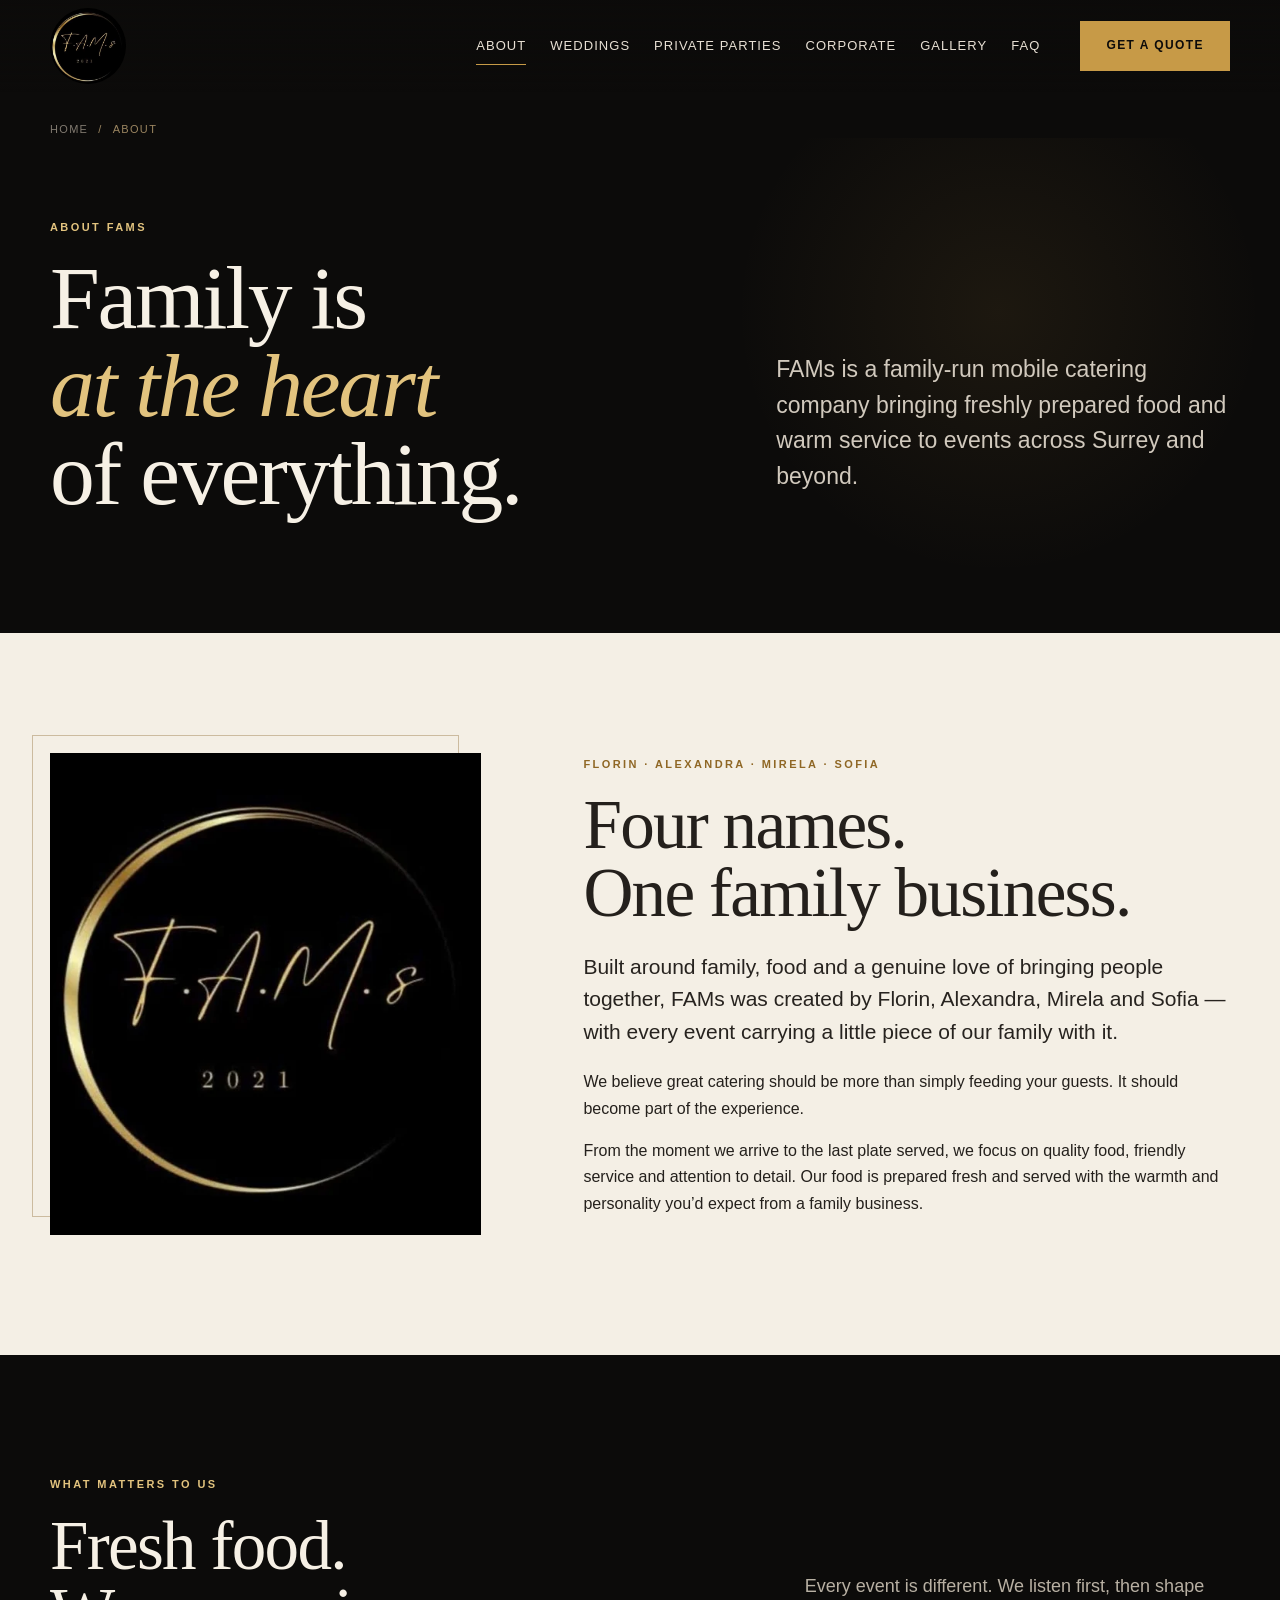
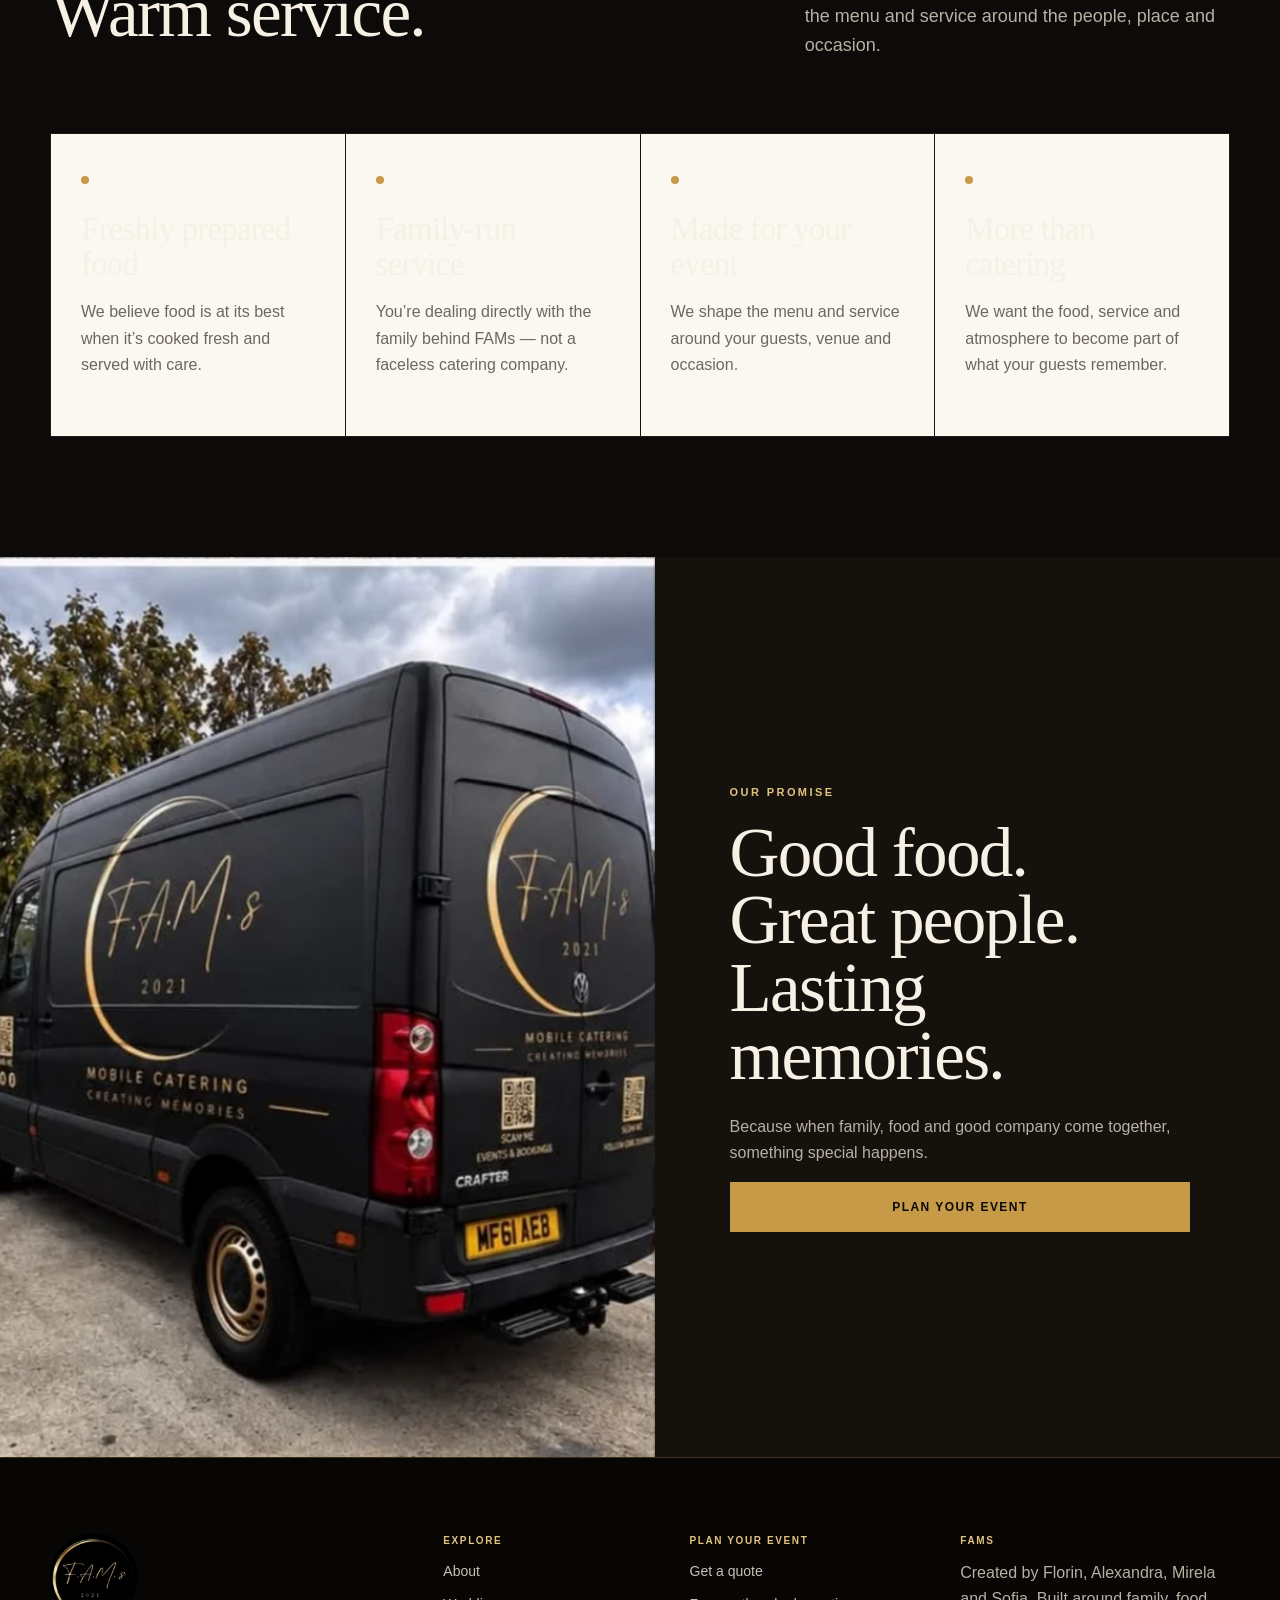
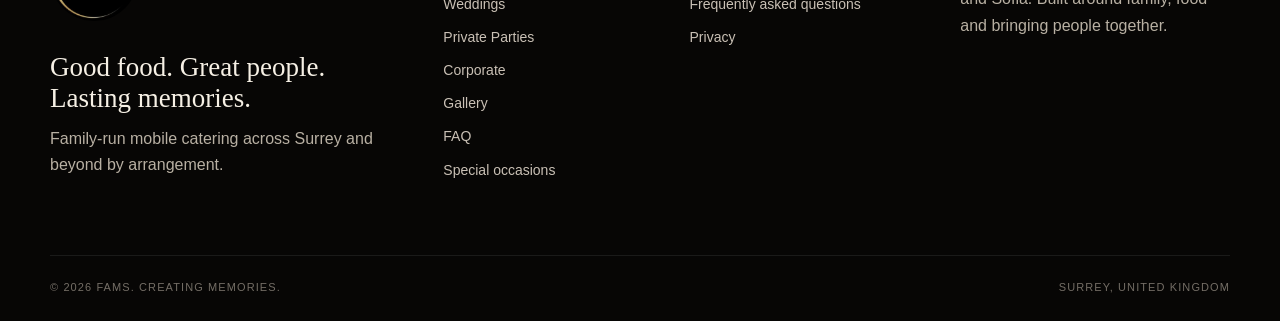
==== about/index.html @ c12a9a08 "Cai relative, ca site-ul sa mearga pe orice gazduire Prefixul /fams-website/ era corect doar pe GitH" ====
<!doctype html>
<html lang="en-GB">
<head>
  <meta charset="utf-8">
  <meta name="viewport" content="width=device-width, initial-scale=1">
  <title>About FAMs | Family-Run Mobile Catering Surrey</title>
  <meta name="description" content="Meet the family behind FAMs: Florin, Alexandra, Mirela and Sofia, bringing freshly prepared mobile catering to events across Surrey and beyond.">
  <meta name="robots" content="index,follow,max-image-preview:large">
  <link rel="canonical" href="https://robertkodes.github.io/fams-website/about/">
  <meta property="og:type" content="website">
  <meta property="og:site_name" content="FAMs">
  <meta property="og:title" content="About FAMs | Family-Run Mobile Catering Surrey">
  <meta property="og:description" content="Meet the family behind FAMs: Florin, Alexandra, Mirela and Sofia, bringing freshly prepared mobile catering to events across Surrey and beyond.">
  <meta property="og:image" content="https://robertkodes.github.io/fams-website/assets/social-preview.webp">
  <meta name="twitter:card" content="summary_large_image">
  <meta name="twitter:title" content="About FAMs | Family-Run Mobile Catering Surrey">
  <meta name="twitter:description" content="Meet the family behind FAMs: Florin, Alexandra, Mirela and Sofia, bringing freshly prepared mobile catering to events across Surrey and beyond.">
  <meta name="theme-color" content="#0c0b0a">
  <link rel="icon" href="../assets/favicon.svg" type="image/svg+xml">
  <link rel="manifest" href="../site.webmanifest">
  <link rel="stylesheet" href="../assets/styles.css">
  <script type="application/ld+json">{"@context":"https://schema.org","@type":"Organization","@id":"https://robertkodes.github.io/fams-website/#organization","name":"FAMs","alternateName":"F.A.M.s 2021","description":"Family-run mobile catering for weddings, private parties, corporate events and special occasions across Surrey and beyond.","areaServed":{"@type":"AdministrativeArea","name":"Surrey"}}</script>
<script type="application/ld+json">{"@context":"https://schema.org","@type":["LocalBusiness","FoodEstablishment"],"@id":"https://robertkodes.github.io/fams-website/#business","name":"FAMs","description":"Family-run mobile catering for weddings, private parties, corporate events and special occasions across Surrey and beyond.","areaServed":[{"@type":"AdministrativeArea","name":"Surrey"},{"@type":"Country","name":"United Kingdom"}],"parentOrganization":{"@id":"https://robertkodes.github.io/fams-website/#organization"}}</script>
<script type="application/ld+json">{"@context":"https://schema.org","@type":"WebSite","@id":"https://robertkodes.github.io/fams-website/#website","name":"FAMs Mobile Catering","publisher":{"@id":"https://robertkodes.github.io/fams-website/#organization"},"inLanguage":"en-GB"}</script>
<script type="application/ld+json">{"@context":"https://schema.org","@type":"BreadcrumbList","itemListElement":[{"@type":"ListItem","position":1,"name":"Home","item":"https://robertkodes.github.io/fams-website/"},{"@type":"ListItem","position":2,"name":"About FAMs","item":"https://robertkodes.github.io/fams-website/about/"}]}</script>
</head>
<body>

<a class="skip-link" href="#main">Skip to content</a>
<header class="site-header" data-header>
  <div class="shell header-inner">
    <a class="brand" href="../" aria-label="FAMs home">
      <img src="../assets/fams-logo.webp" alt="F.A.M.s 2021 gold circular logo" width="96" height="108">
    </a>
    <nav class="desktop-nav" aria-label="Primary navigation"><a href="../about/">About</a><a href="../weddings/">Weddings</a><a href="../private-parties/">Private Parties</a><a href="../corporate-events/">Corporate</a><a href="../gallery/">Gallery</a><a href="../faq/">FAQ</a></nav>
    <a class="button button-gold header-cta" href="../contact/">Get a quote</a>
    <button class="menu-toggle" type="button" aria-expanded="false" aria-controls="mobile-menu" data-menu-toggle>
      <span></span><span></span><span></span><span class="sr-only">Menu</span>
    </button>
  </div>
  <nav id="mobile-menu" class="mobile-nav" aria-label="Mobile navigation" data-mobile-menu>
    <div class="mobile-nav-inner">
      <a href="../about/">About</a><a href="../weddings/">Weddings</a><a href="../private-parties/">Private Parties</a><a href="../corporate-events/">Corporate</a><a href="../gallery/">Gallery</a><a href="../faq/">FAQ</a><a href="../special-occasions/">Special occasions</a>
      <a class="button button-gold" href="../contact/">Get a quote</a>
    </div>
  </nav>
</header>
<main id="main">
<nav class="breadcrumb shell" aria-label="Breadcrumb"><a href="../">Home</a><span>/</span><span aria-current="page">About</span></nav>
<section class="page-hero"><div class="shell page-hero-grid"><div class="reveal"><p class="eyebrow">About FAMs</p><h1>Family is<br><em>at the heart</em><br>of everything.</h1></div><div class="reveal"><p class="hero-lede">FAMs is a family-run mobile catering company bringing freshly prepared food and warm service to events across Surrey and beyond.</p></div></div></section>
<section class="section section-ivory"><div class="shell about-story"><div class="about-image reveal"><img src="../assets/fams-logo.webp" alt="F.A.M.s 2021 logo"></div><div class="reveal"><p class="eyebrow dark">Florin · Alexandra · Mirela · Sofia</p><h2>Four names.<br>One family business.</h2><p class="lead-dark">Built around family, food and a genuine love of bringing people together, FAMs was created by Florin, Alexandra, Mirela and Sofia — with every event carrying a little piece of our family with it.</p><p>We believe great catering should be more than simply feeding your guests. It should become part of the experience.</p><p>From the moment we arrive to the last plate served, we focus on quality food, friendly service and attention to detail. Our food is prepared fresh and served with the warmth and personality you’d expect from a family business.</p></div></div></section>
<section class="section"><div class="shell"><div class="section-head reveal"><div><p class="eyebrow">What matters to us</p><h2>Fresh food.<br>Warm service.</h2></div><p>Every event is different. We listen first, then shape the menu and service around the people, place and occasion.</p></div><div class="value-grid"><article class="value-card reveal"><span class="gold-dot"></span><h3>Freshly prepared food</h3><p>We believe food is at its best when it’s cooked fresh and served with care.</p></article><article class="value-card reveal"><span class="gold-dot"></span><h3>Family-run service</h3><p>You’re dealing directly with the family behind FAMs — not a faceless catering company.</p></article><article class="value-card reveal"><span class="gold-dot"></span><h3>Made for your event</h3><p>We shape the menu and service around your guests, venue and occasion.</p></article><article class="value-card reveal"><span class="gold-dot"></span><h3>More than catering</h3><p>We want the food, service and atmosphere to become part of what your guests remember.</p></article></div></div></section>
<section class="image-statement"><img class="parallax-image" data-parallax="14" src="../assets/van-rear-angle.webp" alt="FAMs mobile catering van ready for an event" loading="lazy"><div class="image-statement-copy reveal"><p class="eyebrow">Our promise</p><h2>Good food.<br>Great people.<br>Lasting memories.</h2><p>Because when family, food and good company come together, something special happens.</p><a class="button button-gold" href="../contact/">Plan your event</a></div></section>
</main>

<footer class="site-footer">
  <div class="shell footer-grid">
    <div>
      <a class="brand" href="../" aria-label="FAMs home">
      <img src="../assets/fams-logo.webp" alt="F.A.M.s 2021 gold circular logo" width="96" height="108">
    </a>
      <p class="footer-tagline">Good food. Great people. Lasting memories.</p>
      <p class="muted">Family-run mobile catering across Surrey and beyond by arrangement.</p>
    </div>
    <div>
      <p class="footer-heading">Explore</p>
      <div class="footer-links"><a href="../about/">About</a><a href="../weddings/">Weddings</a><a href="../private-parties/">Private Parties</a><a href="../corporate-events/">Corporate</a><a href="../gallery/">Gallery</a><a href="../faq/">FAQ</a><a href="../special-occasions/">Special occasions</a></div>
    </div>
    <div>
      <p class="footer-heading">Plan your event</p>
      <div class="footer-links">
        <a href="../contact/">Get a quote</a>
        <a href="../faq/">Frequently asked questions</a>
        <a href="../privacy/">Privacy</a>
      </div>
    </div>
    <div>
      <p class="footer-heading">FAMs</p>
      <p class="muted">Created by Florin, Alexandra, Mirela and Sofia. Built around family, food and bringing people together.</p>
    </div>
  </div>
  <div class="shell footer-bottom">
    <span>© <span data-year></span> FAMs. Creating Memories.</span>
    <span>Surrey, United Kingdom</span>
  </div>
</footer>
<a class="mobile-quote" href="../contact/">Get a quote</a>
<script src="../assets/site.js" defer></script>
</body>
</html>
---- assets/styles.css ----
:root{--ink:#0c0b0a;--ink2:#151310;--ivory:#f4efe5;--paper:#fbf8f1;--gold:#c79a47;--gold2:#e2c37e;--muted:#b8b0a3;--line:rgba(199,154,71,.28);--shell:min(1180px,calc(100vw - 40px));--serif:"Iowan Old Style","Baskerville","Times New Roman",serif;--sans:"Avenir Next","Helvetica Neue",Arial,sans-serif}
*{box-sizing:border-box}html{scroll-behavior:smooth;background:var(--ink)}body{margin:0;background:var(--ink);color:#f6f0e5;font:16px/1.65 var(--sans);-webkit-font-smoothing:antialiased}img{display:block;max-width:100%;height:auto}a{color:inherit;text-decoration:none}button,input,select,textarea{font:inherit}button{cursor:pointer}::selection{background:var(--gold);color:var(--ink)}.shell{width:var(--shell);margin-inline:auto}.sr-only{position:absolute!important;width:1px;height:1px;padding:0;margin:-1px;overflow:hidden;clip:rect(0,0,0,0);white-space:nowrap;border:0}.skip-link{position:fixed;left:16px;top:-100px;z-index:999;background:var(--gold);color:var(--ink);padding:10px 14px}.skip-link:focus{top:16px}:focus-visible{outline:2px solid var(--gold2);outline-offset:4px}
.site-header{position:fixed;inset:0 0 auto;z-index:100;background:linear-gradient(to bottom,rgba(12,11,10,.88),rgba(12,11,10,0));transition:.3s}.site-header.scrolled{background:rgba(12,11,10,.94);backdrop-filter:blur(16px);box-shadow:0 1px 0 rgba(255,255,255,.07)}.header-inner{height:92px;display:flex;align-items:center;gap:28px}.brand{display:inline-flex;align-items:center;flex:0 0 auto}.brand img{width:76px;height:76px;object-fit:cover;border-radius:50%}.desktop-nav{display:flex;align-items:center;justify-content:center;gap:24px;margin-left:auto}.desktop-nav a{font-size:13px;letter-spacing:.08em;text-transform:uppercase;color:#e8e0d4;position:relative}.desktop-nav a:after{content:"";position:absolute;left:0;right:100%;bottom:-8px;height:1px;background:var(--gold);transition:.25s}.desktop-nav a:hover:after,.desktop-nav a[aria-current=page]:after{right:0}.header-cta{margin-left:12px}.menu-toggle{display:none;background:none;border:0;width:48px;height:48px;padding:10px}.menu-toggle span:not(.sr-only){display:block;height:1px;background:#fff;margin:6px 0}.mobile-nav{display:none}
.button{display:inline-flex;align-items:center;justify-content:center;min-height:50px;padding:0 25px;border:1px solid transparent;text-transform:uppercase;letter-spacing:.12em;font-size:12px;font-weight:700;transition:.25s}.button-gold{background:var(--gold);color:var(--ink)}.button-gold:hover{background:var(--gold2);transform:translateY(-2px)}.button-ghost{border-color:rgba(255,255,255,.35);color:#fff}.button-ghost:hover{border-color:var(--gold);color:var(--gold2)}.button-dark{background:var(--ink);color:#fff}.button-dark:hover{background:#211d18;transform:translateY(-2px)}.button-row{display:flex;flex-wrap:wrap;gap:12px;margin-top:34px}
.eyebrow{text-transform:uppercase;letter-spacing:.22em;font-size:11px;font-weight:700;color:var(--gold2);margin:0 0 18px}.eyebrow.dark{color:#8f6725}h1,h2,h3,p{margin-top:0}h1,h2,h3{font-family:var(--serif);font-weight:400;line-height:.98;letter-spacing:-.025em}h1{font-size:clamp(56px,7vw,104px);margin-bottom:26px}h2{font-size:clamp(42px,5.4vw,76px);margin-bottom:24px}h3{font-size:28px}em{font-weight:400;color:var(--gold2)}.hero-lede{font-size:clamp(18px,2vw,23px);line-height:1.55;color:#d1c9bd;max-width:650px}.lead,.lead-dark{font-size:21px;line-height:1.55}.lead-dark{color:#27231f}.muted{color:var(--muted)}.text-link{display:inline-flex;gap:8px;align-items:center;color:var(--gold2);font-weight:700;font-size:13px;text-transform:uppercase;letter-spacing:.12em;margin-top:15px}.text-link span{transition:.2s}.text-link:hover span{transform:translateX(5px)}.dark-link{color:#7c571f}
.hero{min-height:100svh;position:relative;overflow:hidden;padding:135px 0 70px;display:flex;align-items:center;background:radial-gradient(circle at 70% 35%,rgba(199,154,71,.13),transparent 30%),linear-gradient(135deg,#080706,#12100e)}.hero-glow{position:absolute;width:650px;height:650px;border:1px solid rgba(199,154,71,.16);border-radius:50%;right:-140px;top:40px}.hero-grid{display:grid;grid-template-columns:1.05fr .8fr;gap:7vw;align-items:center}.hero-copy{position:relative;z-index:2}.hero-media{position:relative;min-height:650px;display:flex;align-items:center;justify-content:center}.hero-photo-wrap{position:relative;width:min(430px,90%);height:620px;overflow:hidden;border:1px solid rgba(199,154,71,.25)}.hero-photo{width:100%;height:110%;object-fit:cover;transform:translate3d(0,0,0) scale(1.04)}.gold-orbit{position:absolute;width:520px;height:520px;border:1px solid rgba(199,154,71,.5);border-radius:50%;right:-30px;top:50%;transform:translateY(-50%)}.gold-orbit:before{content:"";position:absolute;inset:30px;border:1px solid rgba(199,154,71,.14);border-radius:50%}.hero-stamp{position:absolute;left:-15px;bottom:55px;background:rgba(12,11,10,.92);border-left:2px solid var(--gold);padding:20px 24px;z-index:3}.hero-stamp span{display:block;font-family:var(--serif);font-size:33px;color:var(--gold2)}.hero-stamp small{display:block;color:var(--muted);letter-spacing:.12em;text-transform:uppercase;font-size:9px}.scroll-cue{position:absolute;bottom:28px;left:50%;transform:translateX(-50%);font-size:9px;letter-spacing:.2em;text-transform:uppercase;color:#8c847a}.scroll-cue span{display:block;width:1px;height:40px;background:linear-gradient(var(--gold),transparent);margin:0 auto 8px}
.trust-strip{border-block:1px solid var(--line);background:#100e0c}.trust-grid{min-height:78px;display:grid;grid-template-columns:repeat(4,1fr);align-items:center}.trust-grid span{text-align:center;text-transform:uppercase;letter-spacing:.16em;font-size:10px;color:#d7ccbc;border-right:1px solid var(--line)}.trust-grid span:last-child{border-right:0}
.section{padding:120px 0;background:var(--ink)}.section-ivory{background:var(--ivory);color:#24201c}.split-copy{display:grid;grid-template-columns:1fr 1fr;gap:9vw;align-items:start}.split-copy p:not(.eyebrow){color:#625b52}.section-head{display:grid;grid-template-columns:1.15fr .75fr;gap:8vw;align-items:end;margin-bottom:62px}.section-head>p{color:var(--muted);font-size:18px;margin-bottom:10px}.dark-head>p{color:#6e665b}
.event-grid{display:grid;grid-template-columns:1fr 1fr;border-top:1px solid var(--line)}.event-card{min-height:260px;display:grid;grid-template-columns:70px 1fr;gap:20px;padding:36px 36px 34px 0;border-bottom:1px solid var(--line);transition:.3s}.event-card:nth-child(odd){border-right:1px solid var(--line);padding-right:44px}.event-card:nth-child(even){padding-left:44px}.event-card:hover{background:linear-gradient(90deg,rgba(199,154,71,.05),transparent)}.event-num{font-family:var(--serif);color:#765825;font-size:18px}.event-card h3{font-size:40px;margin-bottom:18px}.event-card p{color:var(--muted);max-width:460px}
.value-grid{display:grid;grid-template-columns:repeat(4,1fr);gap:1px;background:rgba(91,73,46,.16);border:1px solid rgba(91,73,46,.12)}.value-card{background:var(--paper);padding:42px 30px;min-height:290px}.value-card h3{font-size:33px;line-height:1.05;margin:28px 0 18px}.value-card p{color:#6e675e}.gold-dot{display:block;width:8px;height:8px;background:var(--gold);border-radius:50%}
.parallax-break{height:760px;position:relative;overflow:hidden;display:flex;align-items:center}.parallax-bg{position:absolute;inset:-90px 0;background-size:cover;background-position:center;will-change:transform}.parallax-shade{position:absolute;inset:0;background:linear-gradient(90deg,rgba(8,7,6,.96),rgba(8,7,6,.73) 45%,rgba(8,7,6,.35))}.parallax-content{position:relative;z-index:2;max-width:780px;margin-left:max(20px,calc((100vw - 1180px)/2))}.parallax-content h2{font-size:clamp(44px,5.3vw,75px)}.break-logo{width:115px;height:125px;object-fit:cover;border-radius:50%;margin-bottom:28px}
.process-grid{list-style:none;margin:0;padding:0;display:grid;grid-template-columns:repeat(4,1fr);border-top:1px solid var(--line)}.process-grid li{padding:34px 28px 0 0;border-right:1px solid var(--line);min-height:300px}.process-grid li+li{padding-left:28px}.process-grid li:last-child{border-right:0}.process-grid span{color:var(--gold);font:18px var(--serif)}.process-grid h3{font-size:30px;margin:55px 0 18px}.process-grid p{color:var(--muted)}
.gallery-teaser{display:grid;grid-template-columns:.8fr 1.2fr;gap:7vw;align-items:center}.gallery-copy p:not(.eyebrow){color:#6c645b;max-width:480px}.gallery-mosaic{display:grid;grid-template-columns:1fr 1fr;gap:18px;align-items:end}.gallery-mosaic img{width:100%;height:520px;object-fit:cover}.gallery-mosaic img:last-child{height:610px}
.faq-layout{display:grid;grid-template-columns:.75fr 1.25fr;gap:9vw;align-items:start}.faq-item{border-top:1px solid var(--line)}.section-ivory .faq-item{border-color:rgba(44,35,22,.18)}.faq-item:last-child{border-bottom:1px solid var(--line)}.faq-item summary{list-style:none;cursor:pointer;display:flex;justify-content:space-between;gap:20px;padding:26px 0;font-family:var(--serif);font-size:25px;line-height:1.2}.faq-item summary::-webkit-details-marker{display:none}.faq-item summary span{font:300 27px var(--sans);color:var(--gold);transition:.2s}.faq-item[open] summary span{transform:rotate(45deg)}.faq-item p{color:var(--muted);padding:0 45px 25px 0}.section-ivory .faq-item p{color:#6f675e}
.closing-cta{padding:140px 0;text-align:center;background:radial-gradient(circle at 50% 110%,rgba(199,154,71,.18),transparent 35%),#0d0b09;border-top:1px solid var(--line)}.closing-cta h2{font-size:clamp(52px,7vw,92px)}.closing-cta p:not(.eyebrow){color:var(--muted);margin-bottom:30px}
.breadcrumb{padding-top:120px;display:flex;gap:10px;align-items:center;color:#817a70;font-size:11px;text-transform:uppercase;letter-spacing:.12em}.breadcrumb span{color:#9b8560}.page-hero{padding:80px 0 115px;background:radial-gradient(circle at 78% 35%,rgba(199,154,71,.09),transparent 25%),#0c0b0a}.page-hero-grid{display:grid;grid-template-columns:1.1fr .8fr;gap:8vw;align-items:end}.page-hero h1{margin-bottom:0}.compact-hero{padding-bottom:90px}
.about-story{display:grid;grid-template-columns:.8fr 1.2fr;gap:8vw;align-items:center}.about-image{position:relative}.about-image:before{content:"";position:absolute;inset:-18px 22px 18px -18px;border:1px solid rgba(134,96,35,.36)}.about-image img{position:relative;width:100%;max-width:480px;aspect-ratio:1/1.12;object-fit:cover}.image-statement{min-height:820px;display:grid;grid-template-columns:1fr 1fr;overflow:hidden;background:#15110d}.image-statement>img{width:100%;height:900px;object-fit:cover}.image-statement-copy{padding:110px 7vw;display:flex;flex-direction:column;justify-content:center}.image-statement-copy p:not(.eyebrow){color:var(--muted);max-width:560px}
.service-image-band{height:680px;position:relative;overflow:hidden;background:#15120f}.service-image-band>img{width:100%;height:115%;object-fit:cover;filter:brightness(.58)}.service-image-quote{position:absolute;left:8vw;bottom:70px;max-width:720px}.service-image-quote p{font:italic clamp(34px,4.5vw,66px)/1.05 var(--serif);margin-bottom:15px}.service-image-quote span{text-transform:uppercase;letter-spacing:.16em;color:var(--gold2);font-size:10px}.service-points{display:grid;grid-template-columns:1fr 1fr;border-top:1px solid rgba(44,35,22,.18)}.service-point{min-height:255px;padding:35px 40px 30px 0;border-bottom:1px solid rgba(44,35,22,.18)}.service-point:nth-child(odd){border-right:1px solid rgba(44,35,22,.18)}.service-point:nth-child(even){padding-left:40px}.service-point span{font:17px var(--serif);color:#996d2b}.service-point h3{font-size:34px;margin:30px 0 14px}.service-point p{color:#6e675e}
.gallery-grid{display:grid;grid-template-columns:repeat(12,1fr);gap:18px}.gallery-card{margin:0;grid-column:span 4}.gallery-card:nth-child(1),.gallery-card:nth-child(4){grid-column:span 7}.gallery-card:nth-child(2),.gallery-card:nth-child(3){grid-column:span 5}.gallery-button{display:block;width:100%;border:0;padding:0;background:#111;overflow:hidden}.gallery-button img{width:100%;height:520px;object-fit:cover;transition:.55s}.gallery-card:nth-child(1) img,.gallery-card:nth-child(4) img{height:650px}.gallery-button:hover img{transform:scale(1.035);filter:brightness(.88)}.gallery-card figcaption{padding:13px 0 30px;font:21px var(--serif);color:#342d25}.lightbox{position:fixed;inset:0;background:rgba(0,0,0,.94);z-index:500;padding:6vh 6vw;display:grid;place-items:center}.lightbox[hidden]{display:none}.lightbox img{max-width:90vw;max-height:88vh}.lightbox button{position:absolute;right:28px;top:18px;background:none;border:0;color:white;font-size:46px}
.faq-page-grid{display:grid;grid-template-columns:.7fr 1.3fr;gap:9vw;align-items:start}.contact-layout{display:grid;grid-template-columns:.65fr 1.35fr;gap:7vw;align-items:start}.contact-aside{position:sticky;top:130px}.contact-steps{list-style:none;margin:35px 0;padding:0;border-top:1px solid rgba(44,35,22,.18)}.contact-steps li{display:grid;grid-template-columns:45px 1fr;gap:15px;padding:22px 0;border-bottom:1px solid rgba(44,35,22,.18)}.contact-steps li>span{font:16px var(--serif);color:#996d2b}.contact-steps p{margin:0;color:#6e675e}.contact-steps strong{color:#2e2923}.area-note{margin-top:40px;padding:22px 0;border-top:2px solid var(--gold);color:#4f473f}.form-wrap{background:var(--paper);border:1px solid rgba(57,44,27,.13);padding:50px}.form-section-title{display:flex;gap:18px;align-items:center;margin:8px 0 28px;padding-top:25px;border-top:1px solid rgba(44,35,22,.14)}.form-section-title:first-of-type{border-top:0;padding-top:0}.form-section-title span{font:18px var(--serif);color:#996d2b}.form-section-title h2{font-size:34px;margin:0}.form-grid.two{display:grid;grid-template-columns:1fr 1fr;gap:18px}.quote-form label{display:block;margin-bottom:19px;color:#342e28;font-size:13px;font-weight:700}.quote-form label>span{color:#a06e24}.quote-form label small{font-weight:400;color:#8c847a}.quote-form input,.quote-form select,.quote-form textarea{width:100%;margin-top:8px;border:1px solid #d9d0c2;background:#fff;color:#201d19;border-radius:0;padding:13px 14px;min-height:49px}.quote-form textarea{resize:vertical}.quote-form input:focus,.quote-form select:focus,.quote-form textarea:focus{border-color:#a87a34;outline:2px solid rgba(199,154,71,.2)}.consent{display:grid!important;grid-template-columns:20px 1fr;gap:10px;align-items:start;font-weight:400!important;line-height:1.5}.consent input{width:18px!important;min-height:18px!important;margin:3px 0 0!important}.consent a{text-decoration:underline}.form-actions{display:flex;gap:18px;align-items:center;margin-top:30px}.form-note{font-size:11px;color:#81796f;margin:0}.form-status{min-height:24px;color:#6d542c;margin-top:16px}.hidden-field{position:absolute;left:-10000px}.quote-form [aria-invalid=true]{border-color:#a44736!important}.error-note{display:block;color:#9c3e30;font-size:11px;margin-top:5px}
.prose{max-width:820px}.prose h2{font-size:36px;margin:50px 0 14px}.prose h2:first-child{margin-top:0}.prose p{color:#5f584f}.centre{text-align:center;max-width:830px}.thanks-hero{min-height:80vh;display:flex;align-items:center;padding-top:150px}
.site-footer{background:#070605;border-top:1px solid var(--line);padding:75px 0 25px}.footer-grid{display:grid;grid-template-columns:1.4fr .8fr .9fr 1.1fr;gap:50px}.site-footer .brand img{width:88px;height:88px}.footer-tagline{font:27px var(--serif);margin:22px 0 12px}.footer-heading{text-transform:uppercase;letter-spacing:.16em;font-size:10px;color:var(--gold2);font-weight:700}.footer-links{display:flex;flex-direction:column;gap:10px}.footer-links a{color:#c9c0b5;font-size:14px}.footer-links a:hover{color:var(--gold2)}.footer-bottom{display:flex;justify-content:space-between;gap:20px;border-top:1px solid rgba(255,255,255,.08);margin-top:60px;padding-top:22px;color:#746e66;font-size:11px;text-transform:uppercase;letter-spacing:.1em}.mobile-quote{display:none}
.reveal{opacity:0;transform:translateY(22px);transition:opacity .75s,transform .75s}.reveal.in-view{opacity:1;transform:none}
@media(max-width:1000px){.desktop-nav,.header-cta{display:none}.menu-toggle{display:block;margin-left:auto}.mobile-nav{display:block;position:fixed;inset:92px 0 auto;background:rgba(12,11,10,.98);border-top:1px solid var(--line);transform:translateY(-130%);opacity:0;pointer-events:none;transition:.25s}.mobile-nav.open{transform:none;opacity:1;pointer-events:auto}.mobile-nav-inner{width:var(--shell);margin:auto;padding:22px 0 30px;display:flex;flex-direction:column;gap:12px}.mobile-nav a:not(.button){padding:10px 0;border-bottom:1px solid rgba(255,255,255,.07)}.hero-grid,.page-hero-grid,.split-copy,.section-head,.about-story,.faq-layout,.faq-page-grid,.contact-layout,.gallery-teaser{grid-template-columns:1fr}.hero{padding-top:130px}.hero-media{min-height:600px}.hero-photo-wrap{height:560px}.section-head{gap:15px}.value-grid{grid-template-columns:1fr 1fr}.process-grid{grid-template-columns:1fr 1fr}.process-grid li:nth-child(2){border-right:0}.process-grid li{border-bottom:1px solid var(--line)}.event-grid{grid-template-columns:1fr}.event-card:nth-child(odd){border-right:0}.event-card:nth-child(even){padding-left:0}.footer-grid{grid-template-columns:1fr 1fr}.contact-aside{position:static}.form-wrap{padding:35px}.gallery-mosaic img,.gallery-mosaic img:last-child{height:520px}}
@media(max-width:680px){:root{--shell:calc(100vw - 28px)}body{font-size:15px}.header-inner{height:78px}.site-header .brand img{width:62px;height:62px}.mobile-nav{top:78px}h1{font-size:clamp(49px,15vw,68px)}h2{font-size:clamp(39px,12vw,58px)}.hero{padding:115px 0 70px}.hero-grid{gap:55px}.hero-media{min-height:470px}.hero-photo-wrap{width:86%;height:470px;margin-left:auto}.gold-orbit{width:390px;height:390px;right:-90px}.hero-stamp{left:0;bottom:15px}.scroll-cue{display:none}.trust-grid{grid-template-columns:1fr 1fr}.trust-grid span{padding:16px 4px;border-bottom:1px solid var(--line)}.section{padding:82px 0}.section-head{margin-bottom:40px}.event-card{grid-template-columns:42px 1fr;min-height:auto;padding:28px 0}.event-card h3{font-size:34px}.value-grid{grid-template-columns:1fr}.value-card{min-height:auto}.parallax-break{height:680px}.parallax-content{margin-left:14px;margin-right:14px}.process-grid{grid-template-columns:1fr}.process-grid li,.process-grid li+li{padding:28px 0;min-height:0;border-right:0}.process-grid h3{margin:28px 0 10px}.gallery-mosaic{gap:8px}.gallery-mosaic img,.gallery-mosaic img:last-child{height:360px}.page-hero{padding:58px 0 82px}.breadcrumb{padding-top:98px}.image-statement{grid-template-columns:1fr}.image-statement>img{height:550px}.image-statement-copy{padding:75px 24px}.service-image-band{height:570px}.service-image-quote{left:20px;right:20px;bottom:40px}.service-points{grid-template-columns:1fr}.service-point,.service-point:nth-child(even){padding:28px 0;border-right:0}.gallery-grid{display:block}.gallery-card{margin-bottom:12px}.gallery-button img,.gallery-card:nth-child(1) img,.gallery-card:nth-child(4) img{height:480px}.form-wrap{padding:24px 18px}.form-grid.two{grid-template-columns:1fr}.form-actions{align-items:stretch;flex-direction:column}.footer-grid{grid-template-columns:1fr}.footer-bottom{flex-direction:column}.mobile-quote{display:flex;position:fixed;z-index:90;left:14px;right:14px;bottom:12px;min-height:52px;align-items:center;justify-content:center;background:var(--gold);color:var(--ink);text-transform:uppercase;letter-spacing:.14em;font-size:11px;font-weight:800;box-shadow:0 12px 35px rgba(0,0,0,.35)}.site-footer{padding-bottom:100px}}
@media(prefers-reduced-motion:reduce){html{scroll-behavior:auto}*,*:before,*:after{animation:none!important;transition:none!important}.reveal{opacity:1;transform:none}.parallax-image,.parallax-bg{transform:none!important}}
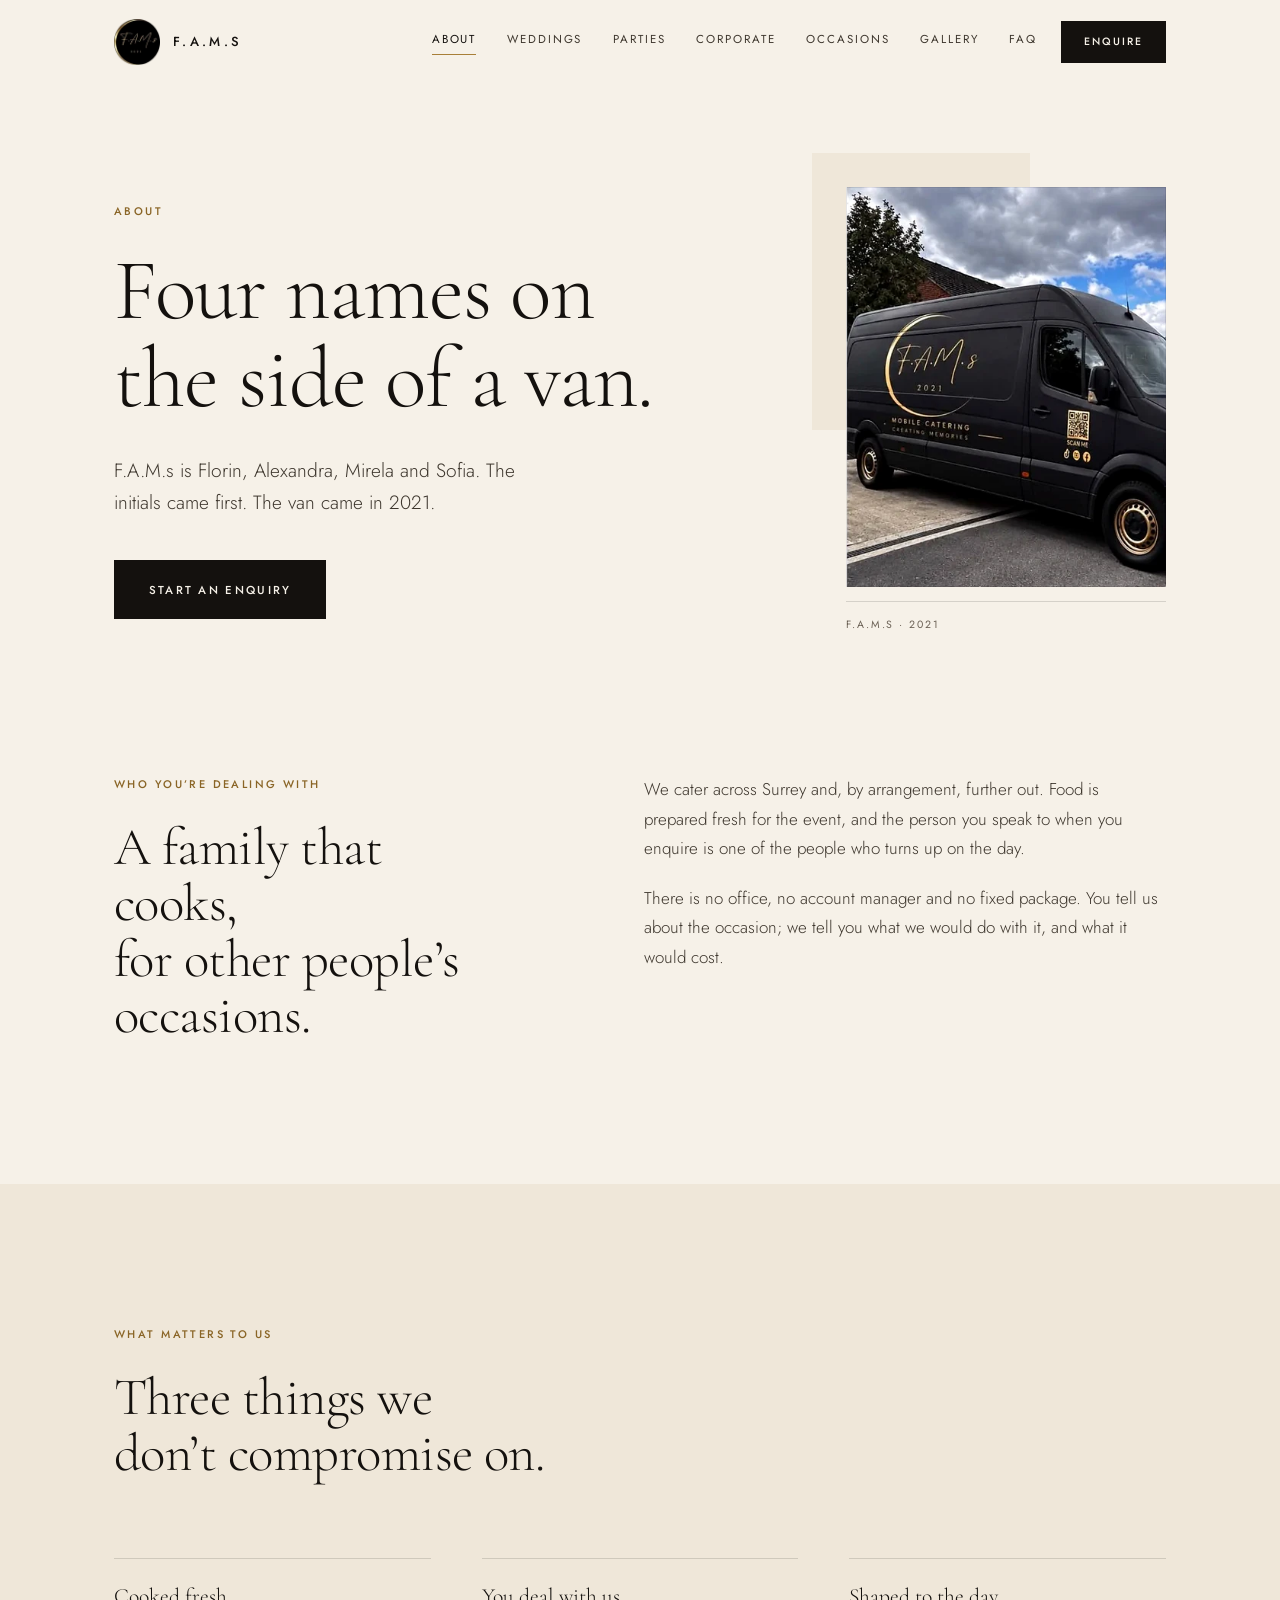
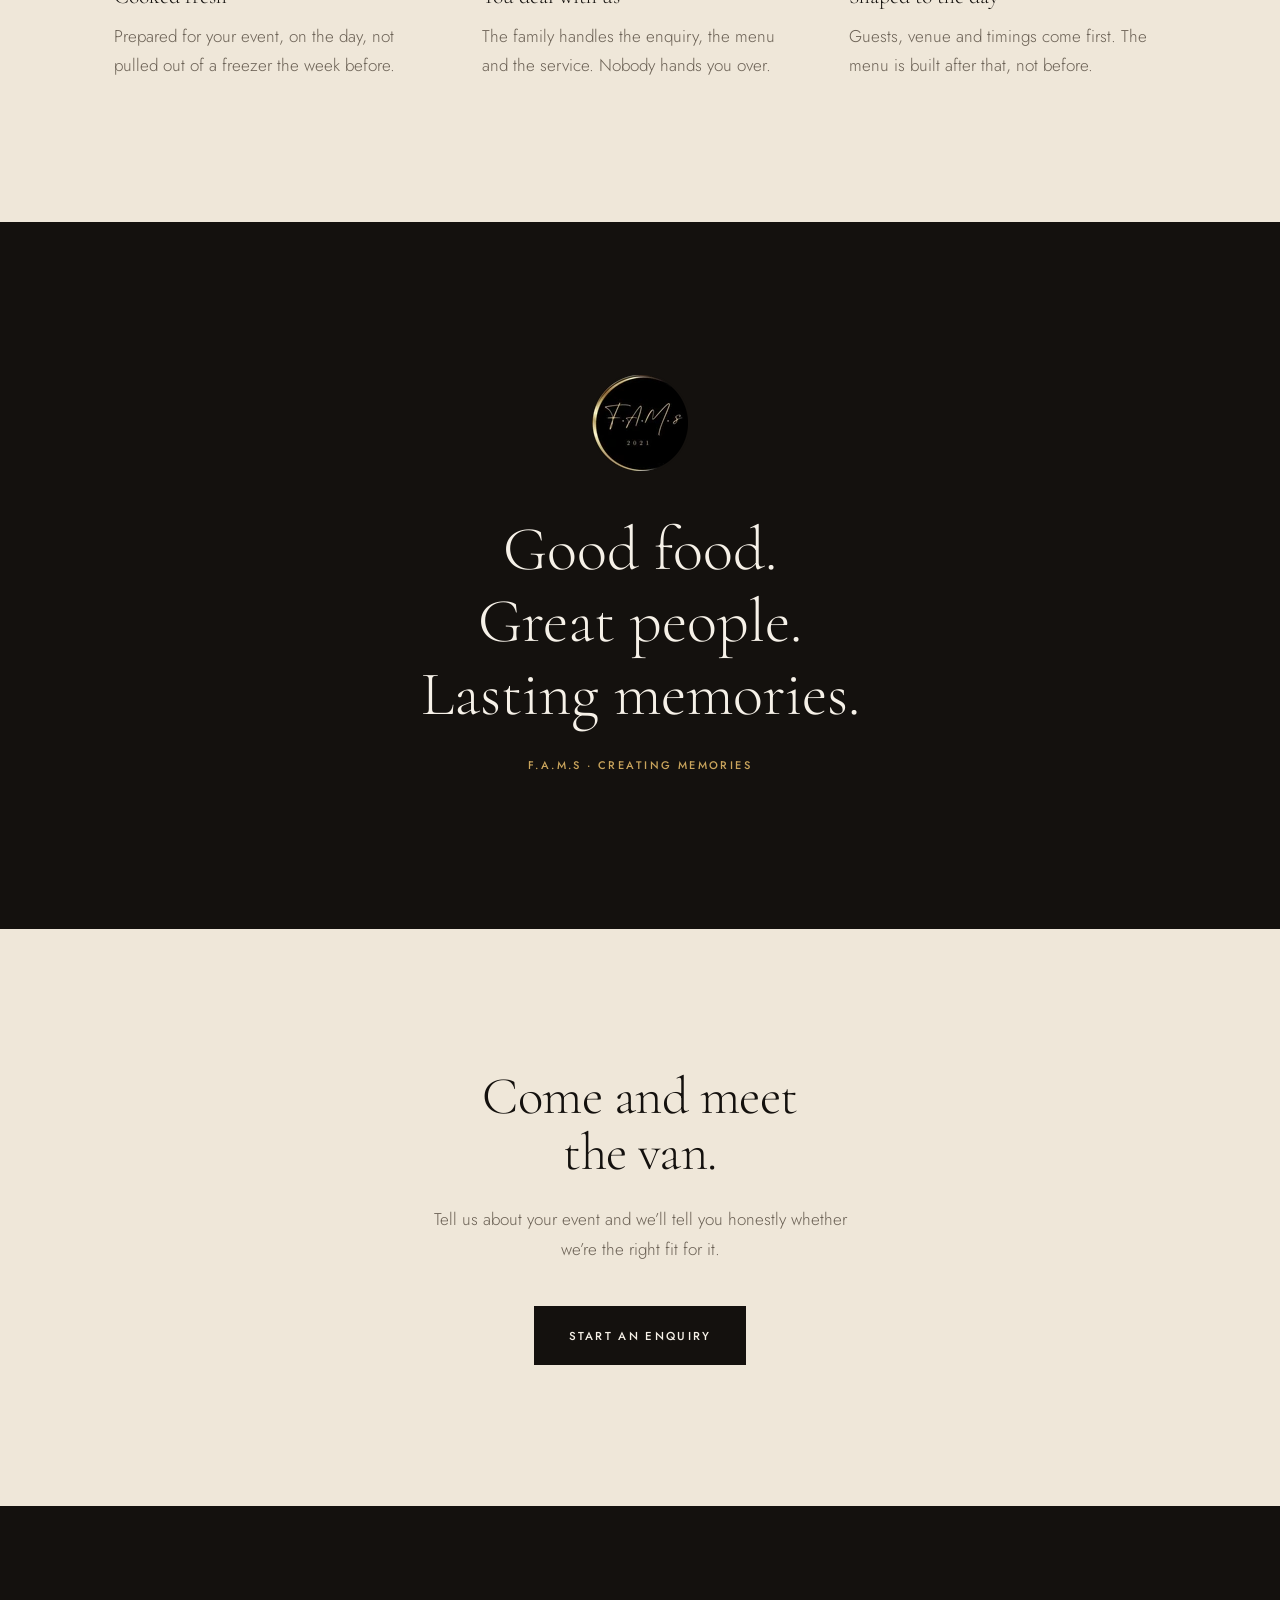
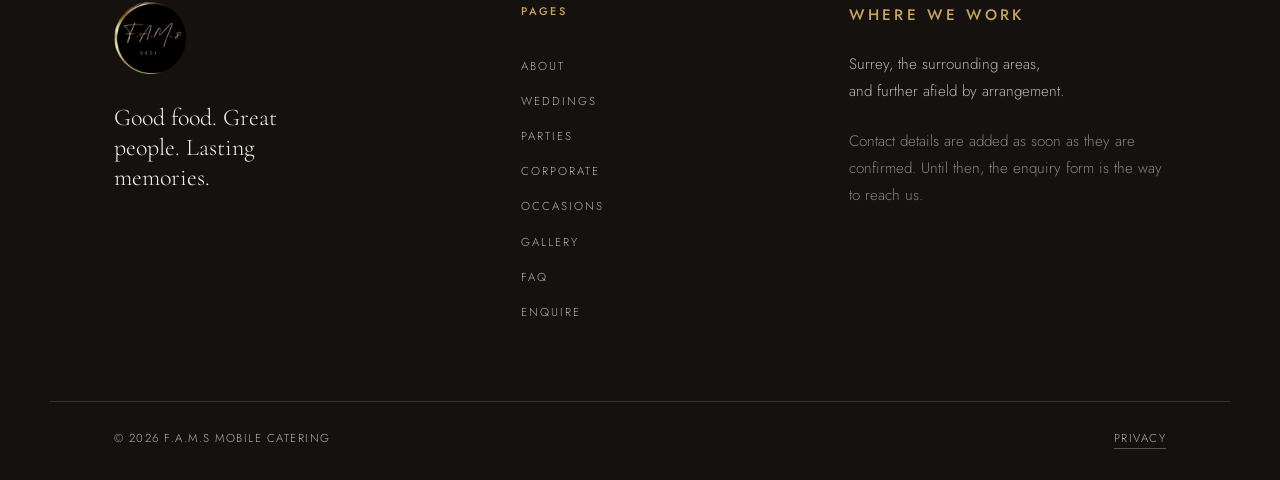
==== commit 14a40e04: "Refacere completa a site-ului: hartie ivoriu, aur cu zgarcenie Fotografiile   Decupajele livrate era" ====
--- a/about/index.html
+++ b/about/index.html
@@ -1,90 +1,124 @@
 <!doctype html>
 <html lang="en-GB">
 <head>
-  <meta charset="utf-8">
-  <meta name="viewport" content="width=device-width, initial-scale=1">
-  <title>About FAMs | Family-Run Mobile Catering Surrey</title>
-  <meta name="description" content="Meet the family behind FAMs: Florin, Alexandra, Mirela and Sofia, bringing freshly prepared mobile catering to events across Surrey and beyond.">
-  <meta name="robots" content="index,follow,max-image-preview:large">
-  <link rel="canonical" href="https://robertkodes.github.io/fams-website/about/">
-  <meta property="og:type" content="website">
-  <meta property="og:site_name" content="FAMs">
-  <meta property="og:title" content="About FAMs | Family-Run Mobile Catering Surrey">
-  <meta property="og:description" content="Meet the family behind FAMs: Florin, Alexandra, Mirela and Sofia, bringing freshly prepared mobile catering to events across Surrey and beyond.">
-  <meta property="og:image" content="https://robertkodes.github.io/fams-website/assets/social-preview.webp">
-  <meta name="twitter:card" content="summary_large_image">
-  <meta name="twitter:title" content="About FAMs | Family-Run Mobile Catering Surrey">
-  <meta name="twitter:description" content="Meet the family behind FAMs: Florin, Alexandra, Mirela and Sofia, bringing freshly prepared mobile catering to events across Surrey and beyond.">
-  <meta name="theme-color" content="#0c0b0a">
-  <link rel="icon" href="../assets/favicon.svg" type="image/svg+xml">
-  <link rel="manifest" href="../site.webmanifest">
-  <link rel="stylesheet" href="../assets/styles.css">
-  <script type="application/ld+json">{"@context":"https://schema.org","@type":"Organization","@id":"https://robertkodes.github.io/fams-website/#organization","name":"FAMs","alternateName":"F.A.M.s 2021","description":"Family-run mobile catering for weddings, private parties, corporate events and special occasions across Surrey and beyond.","areaServed":{"@type":"AdministrativeArea","name":"Surrey"}}</script>
-<script type="application/ld+json">{"@context":"https://schema.org","@type":["LocalBusiness","FoodEstablishment"],"@id":"https://robertkodes.github.io/fams-website/#business","name":"FAMs","description":"Family-run mobile catering for weddings, private parties, corporate events and special occasions across Surrey and beyond.","areaServed":[{"@type":"AdministrativeArea","name":"Surrey"},{"@type":"Country","name":"United Kingdom"}],"parentOrganization":{"@id":"https://robertkodes.github.io/fams-website/#organization"}}</script>
-<script type="application/ld+json">{"@context":"https://schema.org","@type":"WebSite","@id":"https://robertkodes.github.io/fams-website/#website","name":"FAMs Mobile Catering","publisher":{"@id":"https://robertkodes.github.io/fams-website/#organization"},"inLanguage":"en-GB"}</script>
-<script type="application/ld+json">{"@context":"https://schema.org","@type":"BreadcrumbList","itemListElement":[{"@type":"ListItem","position":1,"name":"Home","item":"https://robertkodes.github.io/fams-website/"},{"@type":"ListItem","position":2,"name":"About FAMs","item":"https://robertkodes.github.io/fams-website/about/"}]}</script>
+<meta charset="utf-8">
+<meta name="viewport" content="width=device-width, initial-scale=1">
+<title>About F.A.M.s | The Family Behind the Van</title>
+<meta name="description" content="F.A.M.s is Florin, Alexandra, Mirela and Sofia — a family-run mobile catering business working across Surrey since 2021.">
+
+<meta property="og:type" content="website">
+<meta property="og:site_name" content="F.A.M.s Mobile Catering">
+<meta property="og:title" content="About F.A.M.s | The Family Behind the Van">
+<meta property="og:description" content="F.A.M.s is Florin, Alexandra, Mirela and Sofia — a family-run mobile catering business working across Surrey since 2021.">
+<meta property="og:image" content="../assets/foto/social-preview.webp">
+<meta property="og:image:width" content="1200">
+<meta property="og:image:height" content="630">
+<meta name="twitter:card" content="summary_large_image">
+<meta name="theme-color" content="#f6f1e8">
+<link rel="icon" href="../assets/favicon.svg" type="image/svg+xml">
+<link rel="manifest" href="../site.webmanifest">
+<link rel="preconnect" href="https://fonts.googleapis.com">
+<link rel="preconnect" href="https://fonts.gstatic.com" crossorigin>
+<link rel="stylesheet" href="https://fonts.googleapis.com/css2?family=Cormorant+Garamond:ital,wght@0,300;0,400;0,500;1,300;1,400&family=Jost:wght@300;400;500&display=swap">
+<link rel="stylesheet" href="../assets/styles.css">
+<script type="application/ld+json">{"@context": "https://schema.org", "@type": ["LocalBusiness", "FoodEstablishment"], "@id": "#business", "name": "F.A.M.s Mobile Catering", "alternateName": "F.A.M.s 2021", "description": "Family-run mobile catering for weddings, private parties and corporate events across Surrey.", "foundingDate": "2021", "servesCuisine": "Event catering", "areaServed": [{"@type": "AdministrativeArea", "name": "Surrey"}, {"@type": "Country", "name": "United Kingdom"}]}</script>
 </head>
 <body>
-
-<a class="skip-link" href="#main">Skip to content</a>
-<header class="site-header" data-header>
-  <div class="shell header-inner">
-    <a class="brand" href="../" aria-label="FAMs home">
-      <img src="../assets/fams-logo.webp" alt="F.A.M.s 2021 gold circular logo" width="96" height="108">
+<a class="sari" href="#continut">Skip to content</a>
+<header class="antet">
+  <div class="container antet__interior">
+    <a class="marca" href="../" aria-label="F.A.M.s — home">
+      <img src="../assets/foto/fams-mark-96.webp"
+           srcset="../assets/foto/fams-mark-96.webp 96w, ../assets/foto/fams-mark-192.webp 192w"
+           sizes="46px" width="46" height="46" alt="F.A.M.s" decoding="async">
+      <span class="marca__text">F.A.M.s</span>
     </a>
-    <nav class="desktop-nav" aria-label="Primary navigation"><a href="../about/">About</a><a href="../weddings/">Weddings</a><a href="../private-parties/">Private Parties</a><a href="../corporate-events/">Corporate</a><a href="../gallery/">Gallery</a><a href="../faq/">FAQ</a></nav>
-    <a class="button button-gold header-cta" href="../contact/">Get a quote</a>
-    <button class="menu-toggle" type="button" aria-expanded="false" aria-controls="mobile-menu" data-menu-toggle>
-      <span></span><span></span><span></span><span class="sr-only">Menu</span>
+    <nav class="nav" aria-label="Primary"><a href="../about/" aria-current="page">About</a><a href="../weddings/">Weddings</a><a href="../private-parties/">Parties</a><a href="../corporate-events/">Corporate</a><a href="../special-occasions/">Occasions</a><a href="../gallery/">Gallery</a><a href="../faq/">FAQ</a></nav>
+    <a class="buton buton--mic" href="../contact/">Enquire</a>
+    <button class="meniu-buton" type="button" aria-expanded="false"
+            aria-controls="meniu" data-meniu>
+      <span class="meniu-buton__linii" aria-hidden="true"></span>
+      <span class="sr">Menu</span>
     </button>
   </div>
-  <nav id="mobile-menu" class="mobile-nav" aria-label="Mobile navigation" data-mobile-menu>
-    <div class="mobile-nav-inner">
-      <a href="../about/">About</a><a href="../weddings/">Weddings</a><a href="../private-parties/">Private Parties</a><a href="../corporate-events/">Corporate</a><a href="../gallery/">Gallery</a><a href="../faq/">FAQ</a><a href="../special-occasions/">Special occasions</a>
-      <a class="button button-gold" href="../contact/">Get a quote</a>
+  <nav class="meniu" id="meniu" aria-label="Menu" hidden>
+    <div class="container">
+      <a href="../about/" aria-current="page">About</a><a href="../weddings/">Weddings</a><a href="../private-parties/">Parties</a><a href="../corporate-events/">Corporate</a><a href="../special-occasions/">Occasions</a><a href="../gallery/">Gallery</a><a href="../faq/">FAQ</a>
+      <a class="buton" href="../contact/">Enquire</a>
     </div>
   </nav>
 </header>
-<main id="main">
-<nav class="breadcrumb shell" aria-label="Breadcrumb"><a href="../">Home</a><span>/</span><span aria-current="page">About</span></nav>
-<section class="page-hero"><div class="shell page-hero-grid"><div class="reveal"><p class="eyebrow">About FAMs</p><h1>Family is<br><em>at the heart</em><br>of everything.</h1></div><div class="reveal"><p class="hero-lede">FAMs is a family-run mobile catering company bringing freshly prepared food and warm service to events across Surrey and beyond.</p></div></div></section>
-<section class="section section-ivory"><div class="shell about-story"><div class="about-image reveal"><img src="../assets/fams-logo.webp" alt="F.A.M.s 2021 logo"></div><div class="reveal"><p class="eyebrow dark">Florin · Alexandra · Mirela · Sofia</p><h2>Four names.<br>One family business.</h2><p class="lead-dark">Built around family, food and a genuine love of bringing people together, FAMs was created by Florin, Alexandra, Mirela and Sofia — with every event carrying a little piece of our family with it.</p><p>We believe great catering should be more than simply feeding your guests. It should become part of the experience.</p><p>From the moment we arrive to the last plate served, we focus on quality food, friendly service and attention to detail. Our food is prepared fresh and served with the warmth and personality you’d expect from a family business.</p></div></div></section>
-<section class="section"><div class="shell"><div class="section-head reveal"><div><p class="eyebrow">What matters to us</p><h2>Fresh food.<br>Warm service.</h2></div><p>Every event is different. We listen first, then shape the menu and service around the people, place and occasion.</p></div><div class="value-grid"><article class="value-card reveal"><span class="gold-dot"></span><h3>Freshly prepared food</h3><p>We believe food is at its best when it’s cooked fresh and served with care.</p></article><article class="value-card reveal"><span class="gold-dot"></span><h3>Family-run service</h3><p>You’re dealing directly with the family behind FAMs — not a faceless catering company.</p></article><article class="value-card reveal"><span class="gold-dot"></span><h3>Made for your event</h3><p>We shape the menu and service around your guests, venue and occasion.</p></article><article class="value-card reveal"><span class="gold-dot"></span><h3>More than catering</h3><p>We want the food, service and atmosphere to become part of what your guests remember.</p></article></div></div></section>
-<section class="image-statement"><img class="parallax-image" data-parallax="14" src="../assets/van-rear-angle.webp" alt="FAMs mobile catering van ready for an event" loading="lazy"><div class="image-statement-copy reveal"><p class="eyebrow">Our promise</p><h2>Good food.<br>Great people.<br>Lasting memories.</h2><p>Because when family, food and good company come together, something special happens.</p><a class="button button-gold" href="../contact/">Plan your event</a></div></section>
+<main id="continut">
+<section class="deschidere">
+  <div class="container deschidere__grid">
+    <div class="deschidere__text">
+      <p class="eticheta">About</p>
+      <h1>Four names on<br>the side of a van.</h1>
+      <p class="lede">F.A.M.s is Florin, Alexandra, Mirela and Sofia. The initials came first. The van came in 2021.</p>
+      <div class="actiuni"><a class="buton" href="../contact/">Start an enquiry</a></div>
+    </div>
+    <div class="deschidere__foto"><figure class="placa placa--ridicata"><img src="../assets/foto/van-side-560.webp" srcset="../assets/foto/van-side-280.webp 280w, ../assets/foto/van-side-420.webp 420w, ../assets/foto/van-side-560.webp 560w" sizes="(max-width: 860px) 62vw, 320px" width="578" height="722" alt="The side of the FAMs van, showing the F.A.M.s 2021 logo" decoding="async"><figcaption>F.A.M.s · 2021</figcaption></figure></div>
+  </div>
+</section>
+<section class="sectiune">
+  <div class="container proza">
+    <div class="proza__cap">
+      <p class="eticheta">Who you’re dealing with</p>
+      <h2>A family that cooks,<br>for other people’s occasions.</h2>
+    </div>
+    <div class="proza__text"><p>We cater across Surrey and, by arrangement, further out. Food is prepared fresh for the event, and the person you speak to when you enquire is one of the people who turns up on the day.</p><p>There is no office, no account manager and no fixed package. You tell us about the occasion; we tell you what we would do with it, and what it would cost.</p></div>
+  </div>
+</section>
+<section class="sectiune sectiune--alt">
+  <div class="container">
+    <header class="cap">
+      <p class="eticheta">What matters to us</p>
+      <h2>Three things we<br>don’t compromise on.</h2>
+    </header>
+    <div class="puncte"><div class="punct"><h3>Cooked fresh</h3><p>Prepared for your event, on the day, not pulled out of a freezer the week before.</p></div><div class="punct"><h3>You deal with us</h3><p>The family handles the enquiry, the menu and the service. Nobody hands you over.</p></div><div class="punct"><h3>Shaped to the day</h3><p>Guests, venue and timings come first. The menu is built after that, not before.</p></div></div>
+  </div>
+</section>
+<section class="cerneala">
+  <div class="container">
+    <img class="pecete" src="../assets/foto/fams-mark-192.webp"
+         srcset="../assets/foto/fams-mark-96.webp 96w, ../assets/foto/fams-mark-192.webp 192w, ../assets/foto/fams-mark-288.webp 288w"
+         sizes="96px" width="96" height="96" alt="" loading="lazy" decoding="async">
+    <p class="cerneala__titlu">Good food.<br>Great people.<br>Lasting memories.</p>
+    <p class="eticheta eticheta--clara">F.A.M.s · Creating Memories</p>
+  </div>
+</section>
+<section class="final">
+  <div class="container">
+    <h2>Come and meet<br>the van.</h2>
+    <p>Tell us about your event and we’ll tell you honestly whether we’re the right fit for it.</p>
+    <a class="buton" href="../contact/">Start an enquiry</a>
+  </div>
+</section>
 </main>
-
-<footer class="site-footer">
-  <div class="shell footer-grid">
-    <div>
-      <a class="brand" href="../" aria-label="FAMs home">
-      <img src="../assets/fams-logo.webp" alt="F.A.M.s 2021 gold circular logo" width="96" height="108">
-    </a>
-      <p class="footer-tagline">Good food. Great people. Lasting memories.</p>
-      <p class="muted">Family-run mobile catering across Surrey and beyond by arrangement.</p>
+<footer class="subsol">
+  <div class="container subsol__grid">
+    <div class="subsol__marca">
+      <img src="../assets/foto/fams-mark-192.webp" width="72" height="72"
+           alt="" loading="lazy" decoding="async">
+      <p class="subsol__slogan">Good food. Great people. Lasting memories.</p>
     </div>
-    <div>
-      <p class="footer-heading">Explore</p>
-      <div class="footer-links"><a href="../about/">About</a><a href="../weddings/">Weddings</a><a href="../private-parties/">Private Parties</a><a href="../corporate-events/">Corporate</a><a href="../gallery/">Gallery</a><a href="../faq/">FAQ</a><a href="../special-occasions/">Special occasions</a></div>
-    </div>
-    <div>
-      <p class="footer-heading">Plan your event</p>
-      <div class="footer-links">
-        <a href="../contact/">Get a quote</a>
-        <a href="../faq/">Frequently asked questions</a>
-        <a href="../privacy/">Privacy</a>
-      </div>
-    </div>
-    <div>
-      <p class="footer-heading">FAMs</p>
-      <p class="muted">Created by Florin, Alexandra, Mirela and Sofia. Built around family, food and bringing people together.</p>
+    <nav class="subsol__nav" aria-label="Footer">
+      <p class="eticheta">Pages</p>
+      <a href="../about/">About</a><a href="../weddings/">Weddings</a><a href="../private-parties/">Parties</a><a href="../corporate-events/">Corporate</a><a href="../special-occasions/">Occasions</a><a href="../gallery/">Gallery</a><a href="../faq/">FAQ</a>
+      <a href="../contact/">Enquire</a>
+    </nav>
+    <div class="subsol__info">
+      <p class="eticheta">Where we work</p>
+      <p>Surrey, the surrounding areas,<br>and further afield by arrangement.</p>
+      <p class="subsol__nota">Contact details are added as soon as they are confirmed.
+      Until then, the enquiry form is the way to reach us.</p>
     </div>
   </div>
-  <div class="shell footer-bottom">
-    <span>© <span data-year></span> FAMs. Creating Memories.</span>
-    <span>Surrey, United Kingdom</span>
+  <div class="container subsol__jos">
+    <p>&copy; 2026 F.A.M.s Mobile Catering</p>
+    <p><a href="../privacy/">Privacy</a></p>
   </div>
 </footer>
-<a class="mobile-quote" href="../contact/">Get a quote</a>
 <script src="../assets/site.js" defer></script>
 </body>
-</html>+</html>
--- a/assets/styles.css
+++ b/assets/styles.css
@@ -1,27 +1,558 @@
-
-:root{--ink:#0c0b0a;--ink2:#151310;--ivory:#f4efe5;--paper:#fbf8f1;--gold:#c79a47;--gold2:#e2c37e;--muted:#b8b0a3;--line:rgba(199,154,71,.28);--shell:min(1180px,calc(100vw - 40px));--serif:"Iowan Old Style","Baskerville","Times New Roman",serif;--sans:"Avenir Next","Helvetica Neue",Arial,sans-serif}
-*{box-sizing:border-box}html{scroll-behavior:smooth;background:var(--ink)}body{margin:0;background:var(--ink);color:#f6f0e5;font:16px/1.65 var(--sans);-webkit-font-smoothing:antialiased}img{display:block;max-width:100%;height:auto}a{color:inherit;text-decoration:none}button,input,select,textarea{font:inherit}button{cursor:pointer}::selection{background:var(--gold);color:var(--ink)}.shell{width:var(--shell);margin-inline:auto}.sr-only{position:absolute!important;width:1px;height:1px;padding:0;margin:-1px;overflow:hidden;clip:rect(0,0,0,0);white-space:nowrap;border:0}.skip-link{position:fixed;left:16px;top:-100px;z-index:999;background:var(--gold);color:var(--ink);padding:10px 14px}.skip-link:focus{top:16px}:focus-visible{outline:2px solid var(--gold2);outline-offset:4px}
-.site-header{position:fixed;inset:0 0 auto;z-index:100;background:linear-gradient(to bottom,rgba(12,11,10,.88),rgba(12,11,10,0));transition:.3s}.site-header.scrolled{background:rgba(12,11,10,.94);backdrop-filter:blur(16px);box-shadow:0 1px 0 rgba(255,255,255,.07)}.header-inner{height:92px;display:flex;align-items:center;gap:28px}.brand{display:inline-flex;align-items:center;flex:0 0 auto}.brand img{width:76px;height:76px;object-fit:cover;border-radius:50%}.desktop-nav{display:flex;align-items:center;justify-content:center;gap:24px;margin-left:auto}.desktop-nav a{font-size:13px;letter-spacing:.08em;text-transform:uppercase;color:#e8e0d4;position:relative}.desktop-nav a:after{content:"";position:absolute;left:0;right:100%;bottom:-8px;height:1px;background:var(--gold);transition:.25s}.desktop-nav a:hover:after,.desktop-nav a[aria-current=page]:after{right:0}.header-cta{margin-left:12px}.menu-toggle{display:none;background:none;border:0;width:48px;height:48px;padding:10px}.menu-toggle span:not(.sr-only){display:block;height:1px;background:#fff;margin:6px 0}.mobile-nav{display:none}
-.button{display:inline-flex;align-items:center;justify-content:center;min-height:50px;padding:0 25px;border:1px solid transparent;text-transform:uppercase;letter-spacing:.12em;font-size:12px;font-weight:700;transition:.25s}.button-gold{background:var(--gold);color:var(--ink)}.button-gold:hover{background:var(--gold2);transform:translateY(-2px)}.button-ghost{border-color:rgba(255,255,255,.35);color:#fff}.button-ghost:hover{border-color:var(--gold);color:var(--gold2)}.button-dark{background:var(--ink);color:#fff}.button-dark:hover{background:#211d18;transform:translateY(-2px)}.button-row{display:flex;flex-wrap:wrap;gap:12px;margin-top:34px}
-.eyebrow{text-transform:uppercase;letter-spacing:.22em;font-size:11px;font-weight:700;color:var(--gold2);margin:0 0 18px}.eyebrow.dark{color:#8f6725}h1,h2,h3,p{margin-top:0}h1,h2,h3{font-family:var(--serif);font-weight:400;line-height:.98;letter-spacing:-.025em}h1{font-size:clamp(56px,7vw,104px);margin-bottom:26px}h2{font-size:clamp(42px,5.4vw,76px);margin-bottom:24px}h3{font-size:28px}em{font-weight:400;color:var(--gold2)}.hero-lede{font-size:clamp(18px,2vw,23px);line-height:1.55;color:#d1c9bd;max-width:650px}.lead,.lead-dark{font-size:21px;line-height:1.55}.lead-dark{color:#27231f}.muted{color:var(--muted)}.text-link{display:inline-flex;gap:8px;align-items:center;color:var(--gold2);font-weight:700;font-size:13px;text-transform:uppercase;letter-spacing:.12em;margin-top:15px}.text-link span{transition:.2s}.text-link:hover span{transform:translateX(5px)}.dark-link{color:#7c571f}
-.hero{min-height:100svh;position:relative;overflow:hidden;padding:135px 0 70px;display:flex;align-items:center;background:radial-gradient(circle at 70% 35%,rgba(199,154,71,.13),transparent 30%),linear-gradient(135deg,#080706,#12100e)}.hero-glow{position:absolute;width:650px;height:650px;border:1px solid rgba(199,154,71,.16);border-radius:50%;right:-140px;top:40px}.hero-grid{display:grid;grid-template-columns:1.05fr .8fr;gap:7vw;align-items:center}.hero-copy{position:relative;z-index:2}.hero-media{position:relative;min-height:650px;display:flex;align-items:center;justify-content:center}.hero-photo-wrap{position:relative;width:min(430px,90%);height:620px;overflow:hidden;border:1px solid rgba(199,154,71,.25)}.hero-photo{width:100%;height:110%;object-fit:cover;transform:translate3d(0,0,0) scale(1.04)}.gold-orbit{position:absolute;width:520px;height:520px;border:1px solid rgba(199,154,71,.5);border-radius:50%;right:-30px;top:50%;transform:translateY(-50%)}.gold-orbit:before{content:"";position:absolute;inset:30px;border:1px solid rgba(199,154,71,.14);border-radius:50%}.hero-stamp{position:absolute;left:-15px;bottom:55px;background:rgba(12,11,10,.92);border-left:2px solid var(--gold);padding:20px 24px;z-index:3}.hero-stamp span{display:block;font-family:var(--serif);font-size:33px;color:var(--gold2)}.hero-stamp small{display:block;color:var(--muted);letter-spacing:.12em;text-transform:uppercase;font-size:9px}.scroll-cue{position:absolute;bottom:28px;left:50%;transform:translateX(-50%);font-size:9px;letter-spacing:.2em;text-transform:uppercase;color:#8c847a}.scroll-cue span{display:block;width:1px;height:40px;background:linear-gradient(var(--gold),transparent);margin:0 auto 8px}
-.trust-strip{border-block:1px solid var(--line);background:#100e0c}.trust-grid{min-height:78px;display:grid;grid-template-columns:repeat(4,1fr);align-items:center}.trust-grid span{text-align:center;text-transform:uppercase;letter-spacing:.16em;font-size:10px;color:#d7ccbc;border-right:1px solid var(--line)}.trust-grid span:last-child{border-right:0}
-.section{padding:120px 0;background:var(--ink)}.section-ivory{background:var(--ivory);color:#24201c}.split-copy{display:grid;grid-template-columns:1fr 1fr;gap:9vw;align-items:start}.split-copy p:not(.eyebrow){color:#625b52}.section-head{display:grid;grid-template-columns:1.15fr .75fr;gap:8vw;align-items:end;margin-bottom:62px}.section-head>p{color:var(--muted);font-size:18px;margin-bottom:10px}.dark-head>p{color:#6e665b}
-.event-grid{display:grid;grid-template-columns:1fr 1fr;border-top:1px solid var(--line)}.event-card{min-height:260px;display:grid;grid-template-columns:70px 1fr;gap:20px;padding:36px 36px 34px 0;border-bottom:1px solid var(--line);transition:.3s}.event-card:nth-child(odd){border-right:1px solid var(--line);padding-right:44px}.event-card:nth-child(even){padding-left:44px}.event-card:hover{background:linear-gradient(90deg,rgba(199,154,71,.05),transparent)}.event-num{font-family:var(--serif);color:#765825;font-size:18px}.event-card h3{font-size:40px;margin-bottom:18px}.event-card p{color:var(--muted);max-width:460px}
-.value-grid{display:grid;grid-template-columns:repeat(4,1fr);gap:1px;background:rgba(91,73,46,.16);border:1px solid rgba(91,73,46,.12)}.value-card{background:var(--paper);padding:42px 30px;min-height:290px}.value-card h3{font-size:33px;line-height:1.05;margin:28px 0 18px}.value-card p{color:#6e675e}.gold-dot{display:block;width:8px;height:8px;background:var(--gold);border-radius:50%}
-.parallax-break{height:760px;position:relative;overflow:hidden;display:flex;align-items:center}.parallax-bg{position:absolute;inset:-90px 0;background-size:cover;background-position:center;will-change:transform}.parallax-shade{position:absolute;inset:0;background:linear-gradient(90deg,rgba(8,7,6,.96),rgba(8,7,6,.73) 45%,rgba(8,7,6,.35))}.parallax-content{position:relative;z-index:2;max-width:780px;margin-left:max(20px,calc((100vw - 1180px)/2))}.parallax-content h2{font-size:clamp(44px,5.3vw,75px)}.break-logo{width:115px;height:125px;object-fit:cover;border-radius:50%;margin-bottom:28px}
-.process-grid{list-style:none;margin:0;padding:0;display:grid;grid-template-columns:repeat(4,1fr);border-top:1px solid var(--line)}.process-grid li{padding:34px 28px 0 0;border-right:1px solid var(--line);min-height:300px}.process-grid li+li{padding-left:28px}.process-grid li:last-child{border-right:0}.process-grid span{color:var(--gold);font:18px var(--serif)}.process-grid h3{font-size:30px;margin:55px 0 18px}.process-grid p{color:var(--muted)}
-.gallery-teaser{display:grid;grid-template-columns:.8fr 1.2fr;gap:7vw;align-items:center}.gallery-copy p:not(.eyebrow){color:#6c645b;max-width:480px}.gallery-mosaic{display:grid;grid-template-columns:1fr 1fr;gap:18px;align-items:end}.gallery-mosaic img{width:100%;height:520px;object-fit:cover}.gallery-mosaic img:last-child{height:610px}
-.faq-layout{display:grid;grid-template-columns:.75fr 1.25fr;gap:9vw;align-items:start}.faq-item{border-top:1px solid var(--line)}.section-ivory .faq-item{border-color:rgba(44,35,22,.18)}.faq-item:last-child{border-bottom:1px solid var(--line)}.faq-item summary{list-style:none;cursor:pointer;display:flex;justify-content:space-between;gap:20px;padding:26px 0;font-family:var(--serif);font-size:25px;line-height:1.2}.faq-item summary::-webkit-details-marker{display:none}.faq-item summary span{font:300 27px var(--sans);color:var(--gold);transition:.2s}.faq-item[open] summary span{transform:rotate(45deg)}.faq-item p{color:var(--muted);padding:0 45px 25px 0}.section-ivory .faq-item p{color:#6f675e}
-.closing-cta{padding:140px 0;text-align:center;background:radial-gradient(circle at 50% 110%,rgba(199,154,71,.18),transparent 35%),#0d0b09;border-top:1px solid var(--line)}.closing-cta h2{font-size:clamp(52px,7vw,92px)}.closing-cta p:not(.eyebrow){color:var(--muted);margin-bottom:30px}
-.breadcrumb{padding-top:120px;display:flex;gap:10px;align-items:center;color:#817a70;font-size:11px;text-transform:uppercase;letter-spacing:.12em}.breadcrumb span{color:#9b8560}.page-hero{padding:80px 0 115px;background:radial-gradient(circle at 78% 35%,rgba(199,154,71,.09),transparent 25%),#0c0b0a}.page-hero-grid{display:grid;grid-template-columns:1.1fr .8fr;gap:8vw;align-items:end}.page-hero h1{margin-bottom:0}.compact-hero{padding-bottom:90px}
-.about-story{display:grid;grid-template-columns:.8fr 1.2fr;gap:8vw;align-items:center}.about-image{position:relative}.about-image:before{content:"";position:absolute;inset:-18px 22px 18px -18px;border:1px solid rgba(134,96,35,.36)}.about-image img{position:relative;width:100%;max-width:480px;aspect-ratio:1/1.12;object-fit:cover}.image-statement{min-height:820px;display:grid;grid-template-columns:1fr 1fr;overflow:hidden;background:#15110d}.image-statement>img{width:100%;height:900px;object-fit:cover}.image-statement-copy{padding:110px 7vw;display:flex;flex-direction:column;justify-content:center}.image-statement-copy p:not(.eyebrow){color:var(--muted);max-width:560px}
-.service-image-band{height:680px;position:relative;overflow:hidden;background:#15120f}.service-image-band>img{width:100%;height:115%;object-fit:cover;filter:brightness(.58)}.service-image-quote{position:absolute;left:8vw;bottom:70px;max-width:720px}.service-image-quote p{font:italic clamp(34px,4.5vw,66px)/1.05 var(--serif);margin-bottom:15px}.service-image-quote span{text-transform:uppercase;letter-spacing:.16em;color:var(--gold2);font-size:10px}.service-points{display:grid;grid-template-columns:1fr 1fr;border-top:1px solid rgba(44,35,22,.18)}.service-point{min-height:255px;padding:35px 40px 30px 0;border-bottom:1px solid rgba(44,35,22,.18)}.service-point:nth-child(odd){border-right:1px solid rgba(44,35,22,.18)}.service-point:nth-child(even){padding-left:40px}.service-point span{font:17px var(--serif);color:#996d2b}.service-point h3{font-size:34px;margin:30px 0 14px}.service-point p{color:#6e675e}
-.gallery-grid{display:grid;grid-template-columns:repeat(12,1fr);gap:18px}.gallery-card{margin:0;grid-column:span 4}.gallery-card:nth-child(1),.gallery-card:nth-child(4){grid-column:span 7}.gallery-card:nth-child(2),.gallery-card:nth-child(3){grid-column:span 5}.gallery-button{display:block;width:100%;border:0;padding:0;background:#111;overflow:hidden}.gallery-button img{width:100%;height:520px;object-fit:cover;transition:.55s}.gallery-card:nth-child(1) img,.gallery-card:nth-child(4) img{height:650px}.gallery-button:hover img{transform:scale(1.035);filter:brightness(.88)}.gallery-card figcaption{padding:13px 0 30px;font:21px var(--serif);color:#342d25}.lightbox{position:fixed;inset:0;background:rgba(0,0,0,.94);z-index:500;padding:6vh 6vw;display:grid;place-items:center}.lightbox[hidden]{display:none}.lightbox img{max-width:90vw;max-height:88vh}.lightbox button{position:absolute;right:28px;top:18px;background:none;border:0;color:white;font-size:46px}
-.faq-page-grid{display:grid;grid-template-columns:.7fr 1.3fr;gap:9vw;align-items:start}.contact-layout{display:grid;grid-template-columns:.65fr 1.35fr;gap:7vw;align-items:start}.contact-aside{position:sticky;top:130px}.contact-steps{list-style:none;margin:35px 0;padding:0;border-top:1px solid rgba(44,35,22,.18)}.contact-steps li{display:grid;grid-template-columns:45px 1fr;gap:15px;padding:22px 0;border-bottom:1px solid rgba(44,35,22,.18)}.contact-steps li>span{font:16px var(--serif);color:#996d2b}.contact-steps p{margin:0;color:#6e675e}.contact-steps strong{color:#2e2923}.area-note{margin-top:40px;padding:22px 0;border-top:2px solid var(--gold);color:#4f473f}.form-wrap{background:var(--paper);border:1px solid rgba(57,44,27,.13);padding:50px}.form-section-title{display:flex;gap:18px;align-items:center;margin:8px 0 28px;padding-top:25px;border-top:1px solid rgba(44,35,22,.14)}.form-section-title:first-of-type{border-top:0;padding-top:0}.form-section-title span{font:18px var(--serif);color:#996d2b}.form-section-title h2{font-size:34px;margin:0}.form-grid.two{display:grid;grid-template-columns:1fr 1fr;gap:18px}.quote-form label{display:block;margin-bottom:19px;color:#342e28;font-size:13px;font-weight:700}.quote-form label>span{color:#a06e24}.quote-form label small{font-weight:400;color:#8c847a}.quote-form input,.quote-form select,.quote-form textarea{width:100%;margin-top:8px;border:1px solid #d9d0c2;background:#fff;color:#201d19;border-radius:0;padding:13px 14px;min-height:49px}.quote-form textarea{resize:vertical}.quote-form input:focus,.quote-form select:focus,.quote-form textarea:focus{border-color:#a87a34;outline:2px solid rgba(199,154,71,.2)}.consent{display:grid!important;grid-template-columns:20px 1fr;gap:10px;align-items:start;font-weight:400!important;line-height:1.5}.consent input{width:18px!important;min-height:18px!important;margin:3px 0 0!important}.consent a{text-decoration:underline}.form-actions{display:flex;gap:18px;align-items:center;margin-top:30px}.form-note{font-size:11px;color:#81796f;margin:0}.form-status{min-height:24px;color:#6d542c;margin-top:16px}.hidden-field{position:absolute;left:-10000px}.quote-form [aria-invalid=true]{border-color:#a44736!important}.error-note{display:block;color:#9c3e30;font-size:11px;margin-top:5px}
-.prose{max-width:820px}.prose h2{font-size:36px;margin:50px 0 14px}.prose h2:first-child{margin-top:0}.prose p{color:#5f584f}.centre{text-align:center;max-width:830px}.thanks-hero{min-height:80vh;display:flex;align-items:center;padding-top:150px}
-.site-footer{background:#070605;border-top:1px solid var(--line);padding:75px 0 25px}.footer-grid{display:grid;grid-template-columns:1.4fr .8fr .9fr 1.1fr;gap:50px}.site-footer .brand img{width:88px;height:88px}.footer-tagline{font:27px var(--serif);margin:22px 0 12px}.footer-heading{text-transform:uppercase;letter-spacing:.16em;font-size:10px;color:var(--gold2);font-weight:700}.footer-links{display:flex;flex-direction:column;gap:10px}.footer-links a{color:#c9c0b5;font-size:14px}.footer-links a:hover{color:var(--gold2)}.footer-bottom{display:flex;justify-content:space-between;gap:20px;border-top:1px solid rgba(255,255,255,.08);margin-top:60px;padding-top:22px;color:#746e66;font-size:11px;text-transform:uppercase;letter-spacing:.1em}.mobile-quote{display:none}
-.reveal{opacity:0;transform:translateY(22px);transition:opacity .75s,transform .75s}.reveal.in-view{opacity:1;transform:none}
-@media(max-width:1000px){.desktop-nav,.header-cta{display:none}.menu-toggle{display:block;margin-left:auto}.mobile-nav{display:block;position:fixed;inset:92px 0 auto;background:rgba(12,11,10,.98);border-top:1px solid var(--line);transform:translateY(-130%);opacity:0;pointer-events:none;transition:.25s}.mobile-nav.open{transform:none;opacity:1;pointer-events:auto}.mobile-nav-inner{width:var(--shell);margin:auto;padding:22px 0 30px;display:flex;flex-direction:column;gap:12px}.mobile-nav a:not(.button){padding:10px 0;border-bottom:1px solid rgba(255,255,255,.07)}.hero-grid,.page-hero-grid,.split-copy,.section-head,.about-story,.faq-layout,.faq-page-grid,.contact-layout,.gallery-teaser{grid-template-columns:1fr}.hero{padding-top:130px}.hero-media{min-height:600px}.hero-photo-wrap{height:560px}.section-head{gap:15px}.value-grid{grid-template-columns:1fr 1fr}.process-grid{grid-template-columns:1fr 1fr}.process-grid li:nth-child(2){border-right:0}.process-grid li{border-bottom:1px solid var(--line)}.event-grid{grid-template-columns:1fr}.event-card:nth-child(odd){border-right:0}.event-card:nth-child(even){padding-left:0}.footer-grid{grid-template-columns:1fr 1fr}.contact-aside{position:static}.form-wrap{padding:35px}.gallery-mosaic img,.gallery-mosaic img:last-child{height:520px}}
-@media(max-width:680px){:root{--shell:calc(100vw - 28px)}body{font-size:15px}.header-inner{height:78px}.site-header .brand img{width:62px;height:62px}.mobile-nav{top:78px}h1{font-size:clamp(49px,15vw,68px)}h2{font-size:clamp(39px,12vw,58px)}.hero{padding:115px 0 70px}.hero-grid{gap:55px}.hero-media{min-height:470px}.hero-photo-wrap{width:86%;height:470px;margin-left:auto}.gold-orbit{width:390px;height:390px;right:-90px}.hero-stamp{left:0;bottom:15px}.scroll-cue{display:none}.trust-grid{grid-template-columns:1fr 1fr}.trust-grid span{padding:16px 4px;border-bottom:1px solid var(--line)}.section{padding:82px 0}.section-head{margin-bottom:40px}.event-card{grid-template-columns:42px 1fr;min-height:auto;padding:28px 0}.event-card h3{font-size:34px}.value-grid{grid-template-columns:1fr}.value-card{min-height:auto}.parallax-break{height:680px}.parallax-content{margin-left:14px;margin-right:14px}.process-grid{grid-template-columns:1fr}.process-grid li,.process-grid li+li{padding:28px 0;min-height:0;border-right:0}.process-grid h3{margin:28px 0 10px}.gallery-mosaic{gap:8px}.gallery-mosaic img,.gallery-mosaic img:last-child{height:360px}.page-hero{padding:58px 0 82px}.breadcrumb{padding-top:98px}.image-statement{grid-template-columns:1fr}.image-statement>img{height:550px}.image-statement-copy{padding:75px 24px}.service-image-band{height:570px}.service-image-quote{left:20px;right:20px;bottom:40px}.service-points{grid-template-columns:1fr}.service-point,.service-point:nth-child(even){padding:28px 0;border-right:0}.gallery-grid{display:block}.gallery-card{margin-bottom:12px}.gallery-button img,.gallery-card:nth-child(1) img,.gallery-card:nth-child(4) img{height:480px}.form-wrap{padding:24px 18px}.form-grid.two{grid-template-columns:1fr}.form-actions{align-items:stretch;flex-direction:column}.footer-grid{grid-template-columns:1fr}.footer-bottom{flex-direction:column}.mobile-quote{display:flex;position:fixed;z-index:90;left:14px;right:14px;bottom:12px;min-height:52px;align-items:center;justify-content:center;background:var(--gold);color:var(--ink);text-transform:uppercase;letter-spacing:.14em;font-size:11px;font-weight:800;box-shadow:0 12px 35px rgba(0,0,0,.35)}.site-footer{padding-bottom:100px}}
-@media(prefers-reduced-motion:reduce){html{scroll-behavior:auto}*,*:before,*:after{animation:none!important;transition:none!important}.reveal{opacity:1;transform:none}.parallax-image,.parallax-bg{transform:none!important}}
+@charset "utf-8";
+/* F.A.M.s Mobile Catering — foaia de stil.
+
+   Directia: hartie ivoriu, cerneala calda, aur folosit cu zgarcenie. Un titlu
+   serif linistit, etichete Jost majuscule cu tracking mare (acelasi tip de
+   litera ca pe duba), linii de 1px in loc de casete cu umbra.
+
+   Regula care nu se incalca: nicio fotografie nu se afiseaza mai lata de
+   ~320px logici. Sursele au ~560px latime, deci la latimea asta ajung pe ecran
+   la ~1.8x densitate si se vad clare. Daca maresti o placa, imaginea devine
+   moale - de aia exista `--foto-max`.
+*/
+
+:root {
+  --hartie:      #f6f1e8;
+  --hartie-2:    #efe7d9;
+  --cerneala:    #14110e;
+  --cerneala-2:  #1d1915;
+  --text:        #3e372e;
+  --text-slab:   #6b6155;
+  --aur-text:    #8a6526;   /* 4.7:1 pe hartie — sigur pentru text mic */
+  --aur:         #a87f38;   /* doar ornament: linii, rame */
+  --aur-clar:    #c9a45c;   /* pe cerneala — 8:1 */
+  --linie:       rgba(20, 17, 14, .14);
+  --linie-slaba: rgba(20, 17, 14, .08);
+
+  --foto-max: 320px;
+  --marja: clamp(20px, 5vw, 64px);
+  --lat: 1180px;
+  --ritm: clamp(72px, 11vw, 148px);
+
+  --serif: "Cormorant Garamond", "Didot", "Times New Roman", serif;
+  --sans: "Jost", "Futura", "Avenir Next", system-ui, sans-serif;
+}
+
+*, *::before, *::after { box-sizing: border-box; }
+
+html { -webkit-text-size-adjust: 100%; }
+
+body {
+  margin: 0;
+  background: var(--hartie);
+  color: var(--text);
+  font-family: var(--sans);
+  font-size: 17px;
+  font-weight: 300;
+  line-height: 1.75;
+  -webkit-font-smoothing: antialiased;
+  text-rendering: optimizeLegibility;
+}
+
+img { max-width: 100%; height: auto; display: block; }
+
+h1, h2, h3 {
+  font-family: var(--serif);
+  font-weight: 300;
+  color: var(--cerneala);
+  margin: 0;
+  letter-spacing: -.01em;
+  line-height: 1.02;
+}
+
+h1 { font-size: clamp(2.9rem, 7.2vw, 5.4rem); }
+h2 { font-size: clamp(2.1rem, 4.4vw, 3.3rem); line-height: 1.06; }
+h3 { font-size: 1.35rem; line-height: 1.2; letter-spacing: 0; }
+
+p { margin: 0 0 1.15em; }
+p:last-child { margin-bottom: 0; }
+
+a { color: inherit; }
+
+.container {
+  width: 100%;
+  max-width: var(--lat);
+  margin-inline: auto;
+  padding-inline: var(--marja);
+}
+
+.sr, .ascuns {
+  position: absolute; width: 1px; height: 1px; overflow: hidden;
+  clip-path: inset(50%); white-space: nowrap;
+}
+
+.sari {
+  position: absolute; left: -9999px; top: 0; z-index: 99;
+  background: var(--cerneala); color: var(--hartie);
+  padding: .8rem 1.2rem; font-size: .75rem; letter-spacing: .16em;
+  text-transform: uppercase;
+}
+.sari:focus { left: 0; }
+
+:focus-visible { outline: 2px solid var(--aur-text); outline-offset: 3px; }
+
+/* ------------------------------------------------------------- tipografie */
+
+.eticheta {
+  font-size: .6875rem;
+  font-weight: 500;
+  letter-spacing: .22em;
+  text-transform: uppercase;
+  color: var(--aur-text);
+  margin: 0 0 1.6rem;
+}
+.eticheta--clara { color: var(--aur-clar); margin: 1.6rem 0 0; }
+
+.lede {
+  font-size: clamp(1.05rem, 1.5vw, 1.2rem);
+  line-height: 1.7;
+  color: var(--text);
+  max-width: 34ch;
+}
+
+/* ---------------------------------------------------------------- butoane */
+
+.buton {
+  display: inline-block;
+  font-family: var(--sans);
+  font-size: .72rem;
+  font-weight: 500;
+  letter-spacing: .2em;
+  text-transform: uppercase;
+  color: var(--hartie);
+  background: var(--cerneala);
+  border: 1px solid var(--cerneala);
+  padding: 1.15rem 2.1rem;
+  text-decoration: none;
+  cursor: pointer;
+  transition: background .25s ease, color .25s ease;
+}
+.buton:hover { background: transparent; color: var(--cerneala); }
+
+.buton--mic { padding: .7rem 1.35rem; font-size: .66rem; }
+
+.legatura {
+  display: inline-block;
+  font-size: .72rem;
+  font-weight: 500;
+  letter-spacing: .2em;
+  text-transform: uppercase;
+  color: var(--aur-text);
+  text-decoration: none;
+  padding-bottom: .35rem;
+  border-bottom: 1px solid var(--aur);
+  transition: color .25s ease, border-color .25s ease;
+}
+.legatura:hover { color: var(--cerneala); border-color: var(--cerneala); }
+
+.actiuni { display: flex; flex-wrap: wrap; gap: 1.6rem 2.2rem; align-items: center; margin-top: 2.6rem; }
+
+/* ------------------------------------------------------------------ antet */
+
+.antet {
+  position: sticky; top: 0; z-index: 40;
+  background: var(--hartie);
+  border-bottom: 1px solid transparent;
+  transition: border-color .3s ease;
+}
+.antet[data-lipit] { border-bottom-color: var(--linie); }
+
+.antet__interior {
+  display: flex; align-items: center; gap: 1.5rem;
+  min-height: 84px;
+}
+
+.marca { display: flex; align-items: center; gap: .8rem; text-decoration: none; margin-right: auto; }
+.marca img { width: 46px; height: 46px; }
+.marca__text {
+  font-family: var(--sans); font-size: .82rem; font-weight: 500;
+  letter-spacing: .26em; text-transform: uppercase; color: var(--cerneala);
+}
+
+.nav { display: flex; gap: 1.9rem; }
+.nav a {
+  font-size: .72rem; font-weight: 400; letter-spacing: .17em;
+  text-transform: uppercase; text-decoration: none; color: var(--text);
+  padding-bottom: .25rem; border-bottom: 1px solid transparent;
+  transition: color .2s ease, border-color .2s ease;
+}
+.nav a:hover { color: var(--cerneala); border-bottom-color: var(--aur); }
+.nav a[aria-current] { color: var(--cerneala); border-bottom-color: var(--aur); }
+
+.meniu-buton {
+  display: none; width: 44px; height: 44px; padding: 0;
+  background: none; border: 1px solid var(--linie); cursor: pointer;
+}
+.meniu-buton__linii, .meniu-buton__linii::before, .meniu-buton__linii::after {
+  display: block; width: 18px; height: 1px; background: var(--cerneala);
+  margin-inline: auto; transition: transform .25s ease, opacity .2s ease;
+}
+.meniu-buton__linii::before, .meniu-buton__linii::after { content: ""; }
+.meniu-buton__linii::before { transform: translateY(-5px); }
+.meniu-buton__linii::after { transform: translateY(4px); }
+.meniu-buton[aria-expanded="true"] .meniu-buton__linii { background: transparent; }
+.meniu-buton[aria-expanded="true"] .meniu-buton__linii::before { transform: rotate(45deg) translateY(0); }
+.meniu-buton[aria-expanded="true"] .meniu-buton__linii::after { transform: rotate(-45deg) translateY(0); }
+
+.meniu { border-top: 1px solid var(--linie); background: var(--hartie); }
+.meniu .container { display: flex; flex-direction: column; padding-block: 1.4rem 2.4rem; }
+.meniu a {
+  font-size: .78rem; letter-spacing: .18em; text-transform: uppercase;
+  text-decoration: none; color: var(--text);
+  padding: .95rem 0; border-bottom: 1px solid var(--linie-slaba);
+}
+.meniu a.buton {
+  color: var(--hartie); border: 1px solid var(--cerneala);
+  text-align: center; margin-top: 1.6rem; padding: 1.1rem;
+}
+
+/* ------------------------------------------------------------ fotografii */
+
+.placa { margin: 0; position: relative; max-width: var(--foto-max); }
+.placa img { width: 100%; }
+.placa img { outline: 1px solid rgba(20, 17, 14, .1); outline-offset: -1px; }
+.placa figcaption {
+  margin-top: .85rem;
+  font-size: .66rem; font-weight: 400; letter-spacing: .18em;
+  text-transform: uppercase; color: var(--text-slab);
+}
+
+/* legenda sta sub o linie subtire, ca intr-o revista */
+.placa figcaption { padding-top: .85rem; border-top: 1px solid var(--linie); }
+
+/* ------------------------------------------------------------- deschidere */
+
+.deschidere { padding-block: clamp(48px, 8vw, 104px) 0; }
+.deschidere__grid {
+  display: grid;
+  grid-template-columns: minmax(0, 1fr) auto;
+  gap: clamp(52px, 6vw, 88px);
+  align-items: center;
+}
+.deschidere h1 { margin-bottom: 1.9rem; }
+.deschidere .lede { max-width: 38ch; }
+.deschidere__foto { justify-self: end; position: relative; }
+.deschidere__foto::before {
+  content: ""; position: absolute; z-index: -1;
+  top: -34px; left: -34px; width: 68%; height: 62%;
+  background: var(--hartie-2);
+}
+.deschidere__foto .placa { width: min(var(--foto-max), 34vw); max-width: none; }
+
+.titlu-pagina { padding-block: clamp(56px, 9vw, 120px) clamp(24px, 4vw, 48px); }
+.titlu-pagina h1 { margin-bottom: 1.8rem; max-width: 40rem; }
+.titlu-pagina .lede { max-width: 52ch; }
+
+/* ------------------------------------------------------------------ banda */
+
+.banda { margin-top: var(--ritm); border-block: 1px solid var(--linie); }
+.banda ul {
+  display: flex; flex-wrap: wrap; justify-content: space-between;
+  gap: 1rem 2.4rem; list-style: none; margin: 0; padding: 1.5rem 0;
+}
+.banda li {
+  font-size: .68rem; font-weight: 400; letter-spacing: .2em;
+  text-transform: uppercase; color: var(--text-slab);
+}
+
+/* --------------------------------------------------------------- sectiuni */
+
+.sectiune { padding-block: var(--ritm); }
+.titlu-pagina + .sectiune { padding-top: clamp(28px, 4vw, 64px); }
+.sectiune--alt { background: var(--hartie-2); }
+
+.cap { max-width: 38rem; margin-bottom: clamp(40px, 6vw, 76px); }
+.cap--doua {
+  display: grid; grid-template-columns: minmax(0, 1fr) minmax(0, 1fr);
+  gap: clamp(28px, 5vw, 72px); max-width: none; align-items: end;
+}
+.cap__aparte { max-width: 42ch; }
+.cap__aparte p { margin-bottom: 1.6rem; color: var(--text); }
+
+/* ------------------------------------------------------------- servicii */
+
+.servicii { border-top: 1px solid var(--linie); }
+.serviciu {
+  display: grid;
+  grid-template-columns: minmax(0, 15rem) minmax(0, 1fr) auto;
+  gap: clamp(16px, 4vw, 56px);
+  align-items: baseline;
+  padding: clamp(26px, 3.4vw, 40px) 0;
+  border-bottom: 1px solid var(--linie);
+  text-decoration: none;
+  transition: padding-inline .3s ease;
+}
+.serviciu h3 { font-size: clamp(1.5rem, 2.4vw, 2rem); }
+.serviciu p { margin: 0; max-width: 46ch; color: var(--text-slab); }
+.serviciu__sageata {
+  font-family: var(--sans); color: var(--aur-text); font-size: 1rem;
+  transition: transform .3s ease;
+}
+.serviciu:hover { padding-inline: clamp(6px, 1.4vw, 18px); }
+.serviciu:hover .serviciu__sageata { transform: translateX(8px); }
+.serviciu:hover h3 { color: var(--aur-text); }
+
+/* --------------------------------------------------------------- cerneala */
+
+.cerneala {
+  background: var(--cerneala);
+  color: var(--hartie);
+  padding-block: clamp(80px, 12vw, 160px);
+  text-align: center;
+}
+.cerneala .pecete { width: 96px; height: 96px; margin: 0 auto 2.6rem; }
+.cerneala__titlu {
+  font-family: var(--serif);
+  font-size: clamp(2.2rem, 5vw, 3.9rem);
+  line-height: 1.16;
+  color: var(--hartie);
+  margin: 0;
+}
+
+/* ------------------------------------------------------------------- trio */
+
+.trio {
+  display: grid;
+  grid-template-columns: repeat(3, minmax(0, 1fr));
+  gap: clamp(18px, 3vw, 40px);
+  max-width: 940px;
+}
+.trio .placa { max-width: none; }
+
+/* ------------------------------------------------------------------- pasi */
+
+.pasi {
+  display: grid; grid-template-columns: repeat(3, minmax(0, 1fr));
+  gap: clamp(28px, 4vw, 64px);
+  list-style: none; margin: 0; padding: 0;
+  counter-reset: pas;
+}
+.pasi li { border-top: 1px solid var(--linie); padding-top: 1.6rem; }
+.pas__nr {
+  display: block; font-family: var(--serif); font-size: 1.5rem;
+  color: var(--aur-text); margin-bottom: 1.2rem; line-height: 1;
+}
+.pasi h3 { margin-bottom: .7rem; }
+.pasi p { color: var(--text-slab); margin: 0; }
+
+/* ----------------------------------------------------------------- puncte */
+
+.puncte {
+  display: grid; grid-template-columns: repeat(3, minmax(0, 1fr));
+  gap: clamp(28px, 4vw, 64px);
+}
+.punct { border-top: 1px solid var(--linie); padding-top: 1.6rem; }
+.punct h3 { margin-bottom: .7rem; }
+.punct p { color: var(--text-slab); margin: 0; }
+
+/* ------------------------------------------------------------------ proza */
+
+.proza {
+  display: grid; grid-template-columns: minmax(0, 1fr) minmax(0, 1.15fr);
+  gap: clamp(32px, 6vw, 96px);
+}
+.proza__cap h2 { max-width: 22rem; }
+.proza__text { max-width: 54ch; font-size: 1.0625rem; }
+.proza__text p + p { margin-top: 1.15em; }
+
+/* ------------------------------------------------------------------ citat */
+
+.citat { padding-block: var(--ritm); border-block: 1px solid var(--linie); text-align: center; }
+.citat blockquote {
+  font-family: var(--serif); font-size: clamp(1.8rem, 4vw, 3rem);
+  line-height: 1.2; color: var(--cerneala); margin: 0 auto 1.8rem;
+  max-width: 22ch; font-style: italic; font-weight: 300;
+}
+
+/* ---------------------------------------------------------------- galerie */
+
+.galerie {
+  display: grid; grid-template-columns: repeat(4, minmax(0, 1fr));
+  gap: clamp(18px, 2.4vw, 32px);
+}
+.galerie .placa { max-width: none; }
+
+/* -------------------------------------------------------------- intrebari */
+
+.intrebari { max-width: 46rem; border-top: 1px solid var(--linie); }
+.intrebari details { border-bottom: 1px solid var(--linie); }
+.intrebari summary {
+  display: flex; align-items: baseline; justify-content: space-between;
+  gap: 2rem; cursor: pointer; list-style: none;
+  padding: 1.7rem 0;
+  font-family: var(--serif); font-size: clamp(1.25rem, 2.2vw, 1.6rem);
+  color: var(--cerneala); line-height: 1.25;
+}
+.intrebari summary::-webkit-details-marker { display: none; }
+.intrebari summary::after {
+  content: "+"; font-family: var(--sans); font-size: 1.1rem; font-weight: 300;
+  color: var(--aur-text); flex: none; transition: transform .25s ease;
+}
+.intrebari details[open] summary::after { transform: rotate(45deg); }
+.raspuns { padding-bottom: 1.9rem; max-width: 62ch; color: var(--text-slab); }
+
+/* ------------------------------------------------------------- text lung */
+
+.text-lung { max-width: 42rem; }
+.text-lung section { padding-top: clamp(28px, 3.4vw, 44px); margin-top: clamp(28px, 3.4vw, 44px); border-top: 1px solid var(--linie); }
+.text-lung section:first-child { padding-top: 0; margin-top: 0; border-top: 0; }
+.text-lung h2 { font-size: 1.6rem; margin-bottom: 1rem; }
+
+/* -------------------------------------------------------------- formular */
+
+.formular-grid {
+  display: grid; grid-template-columns: minmax(0, 1.55fr) minmax(0, 1fr);
+  gap: clamp(36px, 6vw, 96px); align-items: start;
+}
+
+.formular fieldset { border: 0; padding: 0; margin: 0 0 clamp(32px, 4vw, 52px); }
+.formular legend {
+  font-size: .6875rem; font-weight: 500; letter-spacing: .22em;
+  text-transform: uppercase; color: var(--aur-text);
+  padding: 0 0 1.4rem; border-bottom: 1px solid var(--linie);
+  width: 100%; margin-bottom: 1.8rem;
+}
+.campuri { display: grid; grid-template-columns: repeat(2, minmax(0, 1fr)); gap: 1.5rem 1.8rem; }
+.camp { margin: 0; display: flex; flex-direction: column; gap: .55rem; }
+.camp--lat { grid-column: 1 / -1; }
+.camp label {
+  font-size: .68rem; font-weight: 400; letter-spacing: .16em;
+  text-transform: uppercase; color: var(--text-slab);
+}
+.camp abbr { color: var(--aur-text); text-decoration: none; }
+.optional { text-transform: none; letter-spacing: .04em; font-style: italic; opacity: .7; }
+
+.camp input:not([type="checkbox"]), .camp select, .camp textarea {
+  font-family: var(--sans); font-size: 1rem; font-weight: 300; color: var(--cerneala);
+  background: transparent;
+  border: 0; border-bottom: 1px solid var(--linie);
+  padding: .7rem 0; width: 100%;
+  border-radius: 0; -webkit-appearance: none; appearance: none;
+  transition: border-color .2s ease;
+}
+.camp textarea { resize: vertical; min-height: 5.5rem; }
+.camp select {
+  background-image: linear-gradient(45deg, transparent 50%, var(--aur-text) 50%),
+                    linear-gradient(135deg, var(--aur-text) 50%, transparent 50%);
+  background-position: right 6px center, right 1px center;
+  background-size: 5px 5px, 5px 5px;
+  background-repeat: no-repeat;
+  padding-right: 1.6rem;
+}
+.camp input:not([type="checkbox"]):focus, .camp select:focus, .camp textarea:focus {
+  outline: none; border-bottom-color: var(--aur-text);
+}
+
+.consimtamant label {
+  flex-direction: row; display: flex; gap: .9rem; align-items: flex-start;
+  text-transform: none; letter-spacing: .01em; font-size: .9rem; line-height: 1.6;
+}
+.consimtamant input {
+  -webkit-appearance: checkbox; appearance: auto;
+  width: 1.05rem; height: 1.05rem; flex: none; margin-top: .3rem;
+  accent-color: var(--aur-text);
+}
+.consimtamant a { color: var(--aur-text); }
+
+.formular .buton { margin-top: 2.4rem; }
+.nota { font-size: .8rem; color: var(--text-slab); margin-top: 1.4rem; }
+
+.alaturi {
+  background: var(--hartie-2); padding: clamp(28px, 3.4vw, 44px);
+  border-top: 2px solid var(--aur);
+}
+.alaturi h2 { font-size: 1.75rem; margin-bottom: 1.8rem; }
+.alaturi__pasi { list-style: none; margin: 0 0 2.2rem; padding: 0; counter-reset: a; }
+.alaturi__pasi li {
+  counter-increment: a; position: relative; padding-left: 2.4rem;
+  margin-bottom: 1.3rem; font-size: .95rem; color: var(--text-slab);
+}
+.alaturi__pasi li::before {
+  content: counter(a, decimal-leading-zero);
+  position: absolute; left: 0; top: .1em;
+  font-family: var(--serif); font-size: 1rem; color: var(--aur-text);
+}
+.alaturi__pasi strong { font-weight: 400; color: var(--cerneala); }
+.alaturi__zona { font-size: .95rem; color: var(--text-slab); padding-top: 1.8rem; border-top: 1px solid var(--linie); }
+.alaturi__zona .eticheta { display: block; margin-bottom: .7rem; }
+
+/* ------------------------------------------------------------------ final */
+
+.final {
+  padding-block: var(--ritm);
+  background: var(--hartie-2);
+  text-align: center;
+}
+.final h2 { margin-bottom: 1.5rem; }
+.final p { max-width: 44ch; margin: 0 auto 2.6rem; color: var(--text-slab); }
+.sectiune--alt + .final { background: var(--hartie); }
+
+/* ----------------------------------------------------------------- subsol */
+
+.subsol { background: var(--cerneala); color: rgba(246, 241, 232, .72); padding-top: clamp(56px, 8vw, 96px); }
+.subsol__grid {
+  display: grid; grid-template-columns: minmax(0, 1.3fr) minmax(0, 1fr) minmax(0, 1.2fr);
+  gap: clamp(32px, 5vw, 72px);
+  padding-bottom: clamp(48px, 6vw, 76px);
+}
+.subsol .eticheta { color: var(--aur-clar); margin-bottom: 1.4rem; }
+.subsol__marca img { width: 72px; height: 72px; margin-bottom: 1.8rem; }
+.subsol__slogan {
+  font-family: var(--serif); font-size: 1.5rem; line-height: 1.25;
+  color: var(--hartie); max-width: 12rem;
+}
+.subsol__nav { display: flex; flex-direction: column; align-items: flex-start; gap: .75rem; }
+.subsol__nav a {
+  font-size: .72rem; letter-spacing: .17em; text-transform: uppercase;
+  text-decoration: none; color: rgba(246, 241, 232, .72);
+  border-bottom: 1px solid transparent; padding-bottom: 2px;
+}
+.subsol__nav a:hover { color: var(--hartie); border-bottom-color: var(--aur-clar); }
+.subsol__info p { font-size: .95rem; }
+.subsol__nota { margin-top: 1.5rem; font-size: .85rem; color: rgba(246, 241, 232, .5); max-width: 36ch; }
+
+.subsol__jos {
+  display: flex; justify-content: space-between; gap: 1rem; flex-wrap: wrap;
+  border-top: 1px solid rgba(246, 241, 232, .14);
+  padding-block: 1.6rem 2rem;
+  font-size: .72rem; letter-spacing: .13em; text-transform: uppercase;
+}
+.subsol__jos p { margin: 0; }
+.subsol__jos a { text-decoration: none; border-bottom: 1px solid rgba(246, 241, 232, .3); padding-bottom: 2px; }
+
+/* --------------------------------------------------------------- ecrane mici */
+
+@media (max-width: 1000px) {
+  .subsol__grid { grid-template-columns: repeat(2, minmax(0, 1fr)); }
+  .subsol__marca { grid-column: 1 / -1; }
+  .formular-grid { grid-template-columns: minmax(0, 1fr); }
+  .alaturi { order: -1; }
+}
+
+@media (max-width: 880px) {
+  .nav, .antet .buton--mic { display: none; }
+  .meniu-buton { display: block; }
+  .deschidere__grid { grid-template-columns: minmax(0, 1fr); }
+  .deschidere__foto { justify-self: start; }
+  .deschidere__foto .placa { width: min(var(--foto-max), 78vw); }
+  .cap--doua { grid-template-columns: minmax(0, 1fr); align-items: start; }
+  .proza { grid-template-columns: minmax(0, 1fr); }
+  .serviciu { grid-template-columns: minmax(0, 1fr) auto; gap: .5rem 1.5rem; }
+  .serviciu p { grid-column: 1 / -1; }
+  .pasi, .puncte { grid-template-columns: minmax(0, 1fr); }
+  .galerie { grid-template-columns: repeat(2, minmax(0, 1fr)); }
+}
+
+@media (max-width: 620px) {
+  body { font-size: 16px; }
+  .banda ul { justify-content: flex-start; padding-block: 1.2rem; }
+  .trio, .galerie { grid-template-columns: repeat(2, minmax(0, 1fr)); }
+  .trio .placa:last-child { display: none; }
+  .campuri { grid-template-columns: minmax(0, 1fr); }
+  .actiuni { gap: 1.3rem 1.8rem; }
+  .deschidere__foto::before { display: none; }
+}
+
+@media (prefers-reduced-motion: reduce) {
+  * { transition-duration: .01ms !important; animation-duration: .01ms !important; }
+}
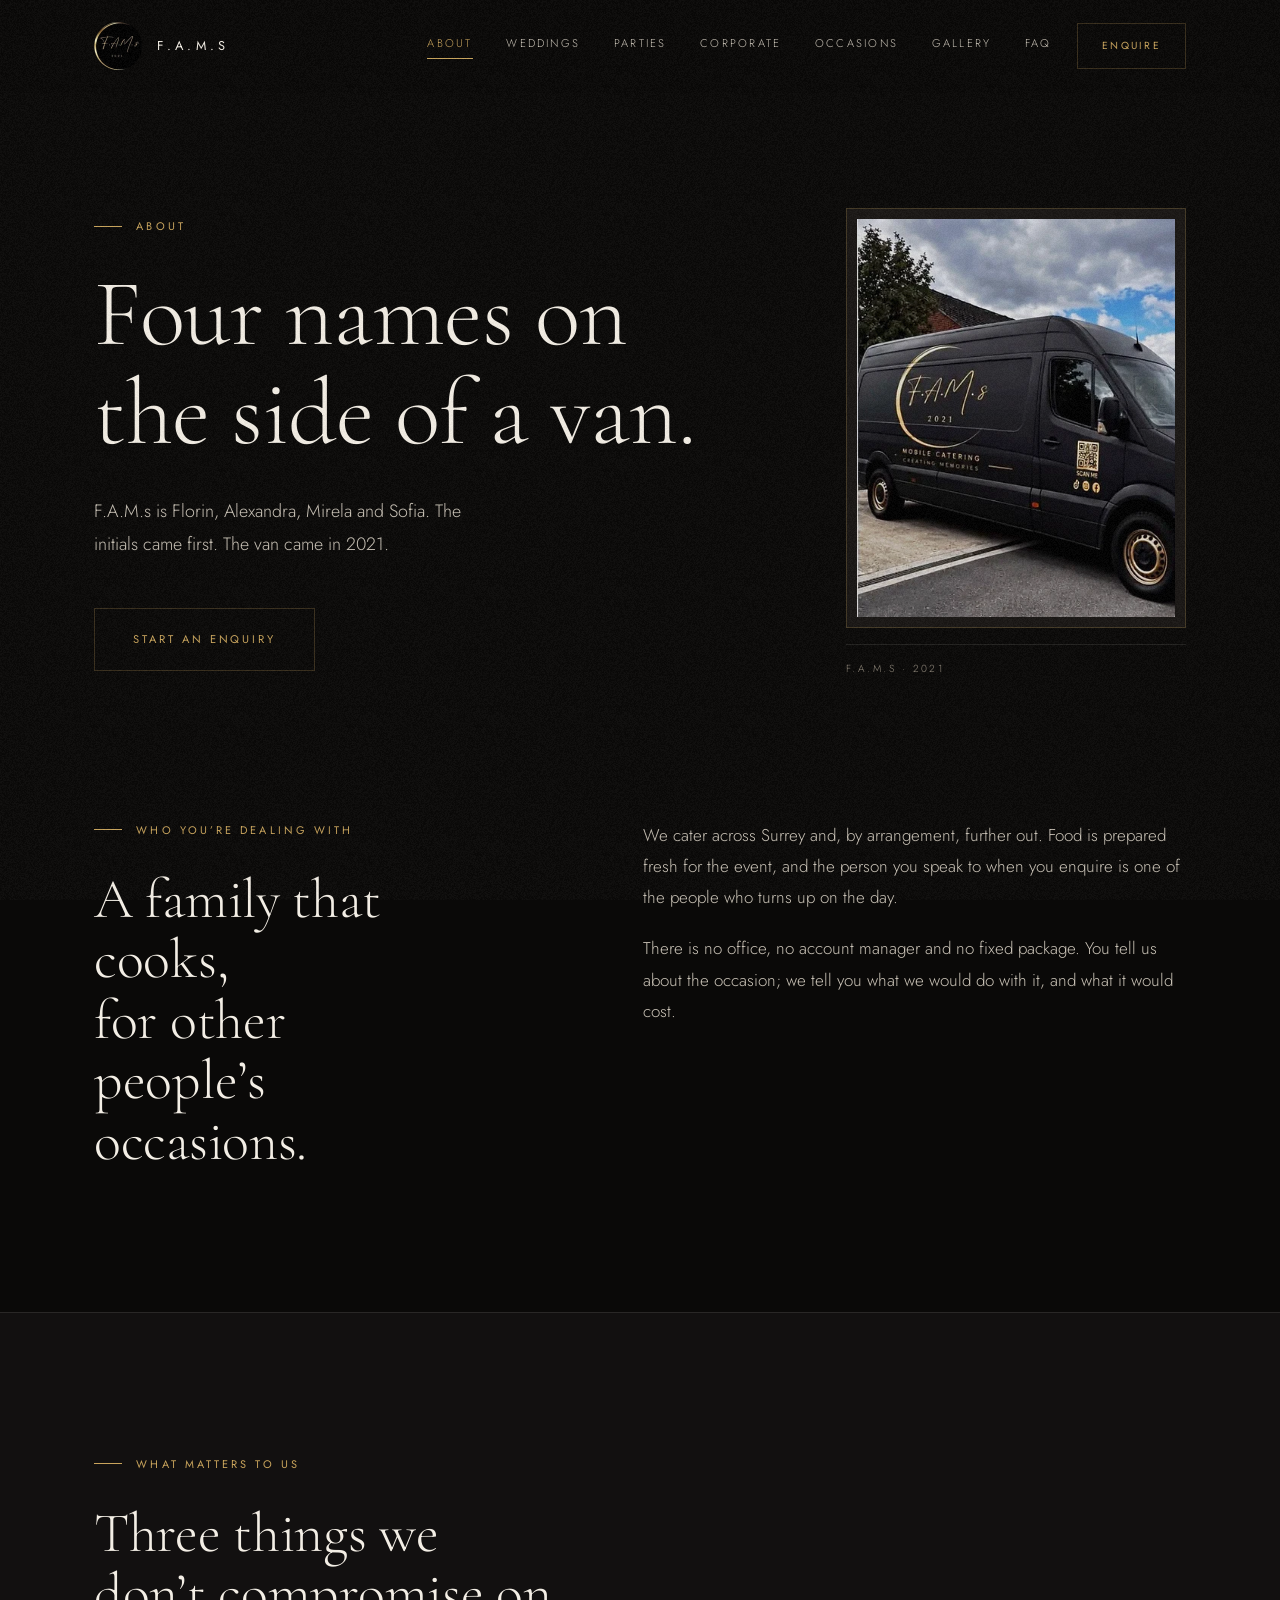
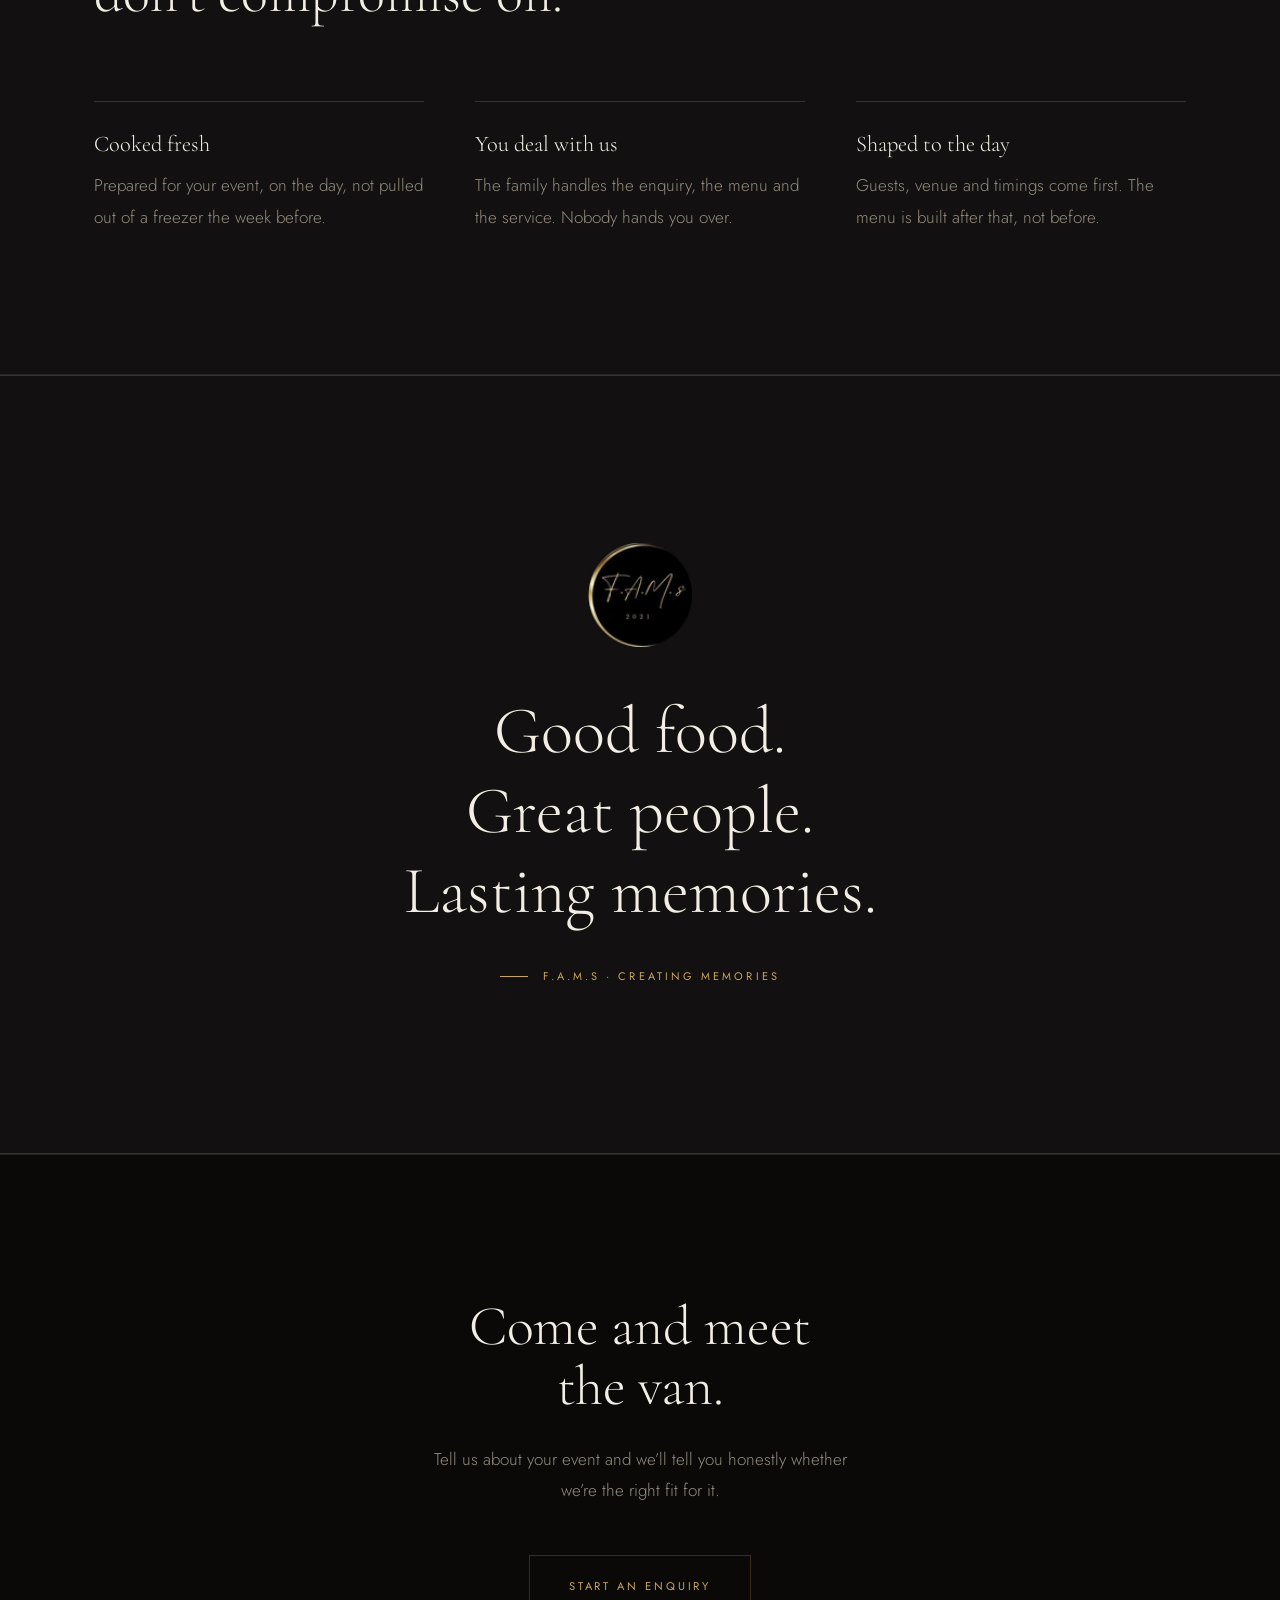
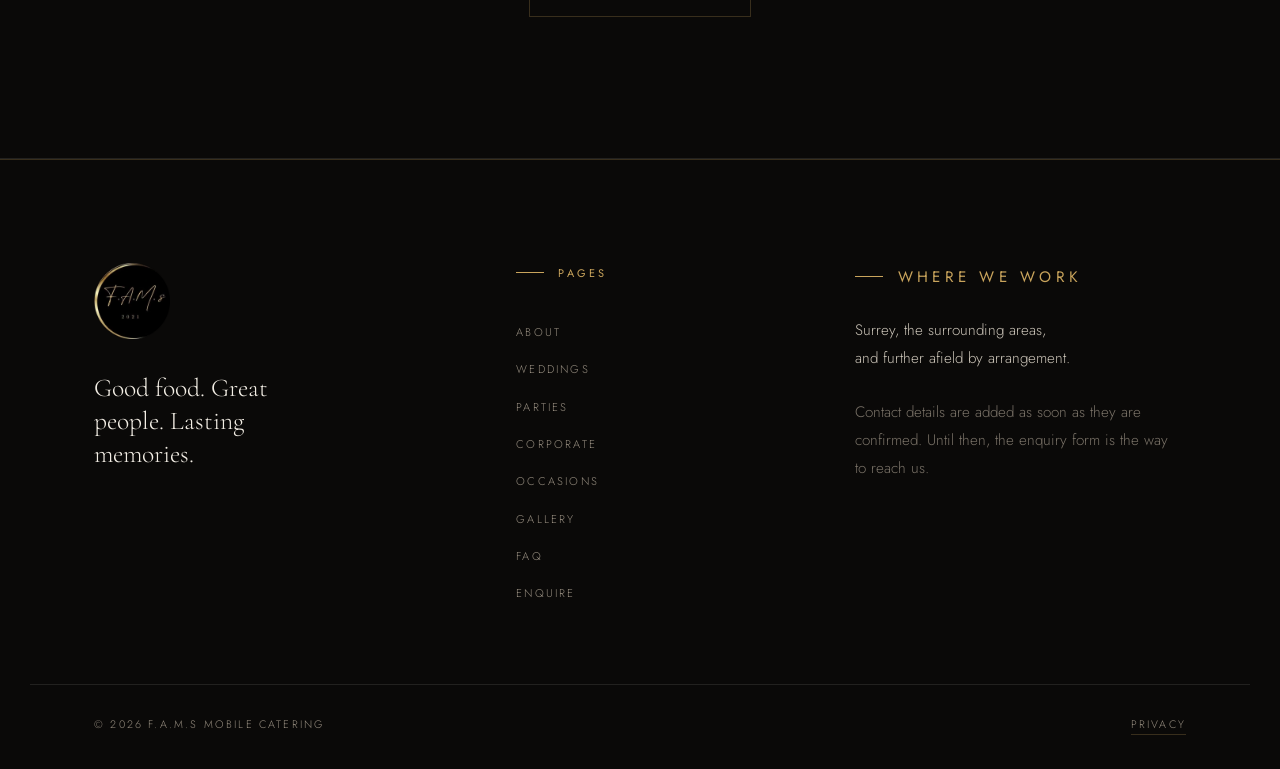
==== commit 766bddf1: "Skin nou: negru profund si auriu, in loc de hartie ivoriu Continutul si structura raman; se schimba " ====
--- a/about/index.html
+++ b/about/index.html
@@ -14,13 +14,13 @@
 <meta property="og:image:width" content="1200">
 <meta property="og:image:height" content="630">
 <meta name="twitter:card" content="summary_large_image">
-<meta name="theme-color" content="#f6f1e8">
+<meta name="theme-color" content="#0a0908">
 <link rel="icon" href="../assets/favicon.svg" type="image/svg+xml">
 <link rel="manifest" href="../site.webmanifest">
 <link rel="preconnect" href="https://fonts.googleapis.com">
 <link rel="preconnect" href="https://fonts.gstatic.com" crossorigin>
 <link rel="stylesheet" href="https://fonts.googleapis.com/css2?family=Cormorant+Garamond:ital,wght@0,300;0,400;0,500;1,300;1,400&family=Jost:wght@300;400;500&display=swap">
-<link rel="stylesheet" href="../assets/styles.css">
+<link rel="stylesheet" href="../assets/styles.css?v=80f49d26">
 <script type="application/ld+json">{"@context": "https://schema.org", "@type": ["LocalBusiness", "FoodEstablishment"], "@id": "#business", "name": "F.A.M.s Mobile Catering", "alternateName": "F.A.M.s 2021", "description": "Family-run mobile catering for weddings, private parties and corporate events across Surrey.", "foundingDate": "2021", "servesCuisine": "Event catering", "areaServed": [{"@type": "AdministrativeArea", "name": "Surrey"}, {"@type": "Country", "name": "United Kingdom"}]}</script>
 </head>
 <body>
@@ -57,7 +57,7 @@
       <p class="lede">F.A.M.s is Florin, Alexandra, Mirela and Sofia. The initials came first. The van came in 2021.</p>
       <div class="actiuni"><a class="buton" href="../contact/">Start an enquiry</a></div>
     </div>
-    <div class="deschidere__foto"><figure class="placa placa--ridicata"><img src="../assets/foto/van-side-560.webp" srcset="../assets/foto/van-side-280.webp 280w, ../assets/foto/van-side-420.webp 420w, ../assets/foto/van-side-560.webp 560w" sizes="(max-width: 860px) 62vw, 320px" width="578" height="722" alt="The side of the FAMs van, showing the F.A.M.s 2021 logo" decoding="async"><figcaption>F.A.M.s · 2021</figcaption></figure></div>
+    <div class="deschidere__foto"><figure class="placa placa--ridicata"><span class="placa__cadru"><img src="../assets/foto/van-side-560.webp" srcset="../assets/foto/van-side-280.webp 280w, ../assets/foto/van-side-420.webp 420w, ../assets/foto/van-side-560.webp 560w" sizes="(max-width: 860px) 62vw, 320px" width="578" height="722" alt="The side of the FAMs van, showing the F.A.M.s 2021 logo" decoding="async"></span><figcaption>F.A.M.s · 2021</figcaption></figure></div>
   </div>
 </section>
 <section class="sectiune">
@@ -119,6 +119,6 @@
     <p><a href="../privacy/">Privacy</a></p>
   </div>
 </footer>
-<script src="../assets/site.js" defer></script>
+<script src="../assets/site.js?v=eedb8ae9" defer></script>
 </body>
 </html>
--- a/assets/styles.css
+++ b/assets/styles.css
@@ -1,33 +1,39 @@
 @charset "utf-8";
 /* F.A.M.s Mobile Catering — foaia de stil.
 
-   Directia: hartie ivoriu, cerneala calda, aur folosit cu zgarcenie. Un titlu
-   serif linistit, etichete Jost majuscule cu tracking mare (acelasi tip de
-   litera ca pe duba), linii de 1px in loc de casete cu umbra.
-
-   Regula care nu se incalca: nicio fotografie nu se afiseaza mai lata de
-   ~320px logici. Sursele au ~560px latime, deci la latimea asta ajung pe ecran
-   la ~1.8x densitate si se vad clare. Daca maresti o placa, imaginea devine
-   moale - de aia exista `--foto-max`.
+   Directia: negru profund, auriu putin si scump, tipografie mare si linistita.
+   Marca e chiar duba: negru mat cu auriu. Site-ul o continua, nu o comenteaza.
+
+   Doua reguli care tin designul de partea "lux", nu "sablon":
+
+   1. Nicio fotografie nu se afiseaza mai lata de ~340px logici (--foto-max).
+      Sursele au ~560px latime; la latimea asta ajung pe ecran la ~1.7x-2.3x
+      densitate, adica clare. Mai mare inseamna moale, si moale nu arata scump.
+
+   2. Auriul e accent, nu material. Linii de 1px, litere mici majuscule,
+      sigiliul. Suprafete mari aurii nu exista nicaieri.
+
+   Fotografiile sunt cu o duba neagra pe fundal negru, deci fiecare sta intr-o
+   rama subtire aurie, pe un panou putin mai deschis - altfel marginile se
+   topesc in pagina.
 */
 
 :root {
-  --hartie:      #f6f1e8;
-  --hartie-2:    #efe7d9;
-  --cerneala:    #14110e;
-  --cerneala-2:  #1d1915;
-  --text:        #3e372e;
-  --text-slab:   #6b6155;
-  --aur-text:    #8a6526;   /* 4.7:1 pe hartie — sigur pentru text mic */
-  --aur:         #a87f38;   /* doar ornament: linii, rame */
-  --aur-clar:    #c9a45c;   /* pe cerneala — 8:1 */
-  --linie:       rgba(20, 17, 14, .14);
-  --linie-slaba: rgba(20, 17, 14, .08);
-
-  --foto-max: 320px;
+  --negru:      #0a0908;
+  --panou:      #121010;
+  --panou-2:    #191614;
+  --ivoriu:     #f3eee5;
+  --text:       #c9c2b6;   /* 11.2:1 pe negru */
+  --text-slab:  #948b7e;   /* 5.8:1 — doar text secundar */
+  --aur:        #c9a45c;   /* 8.5:1 — sigur si pentru text mic */
+  --aur-adinc:  #8a6a2f;
+  --linie:      rgba(201, 164, 92, .24);
+  --linie-fina: rgba(243, 238, 229, .10);
+
+  --foto-max: 340px;
   --marja: clamp(20px, 5vw, 64px);
-  --lat: 1180px;
-  --ritm: clamp(72px, 11vw, 148px);
+  --lat: 1220px;
+  --ritm: clamp(76px, 11vw, 158px);
 
   --serif: "Cormorant Garamond", "Didot", "Times New Roman", serif;
   --sans: "Jost", "Futura", "Avenir Next", system-ui, sans-serif;
@@ -35,18 +41,29 @@
 
 *, *::before, *::after { box-sizing: border-box; }
 
-html { -webkit-text-size-adjust: 100%; }
+html { -webkit-text-size-adjust: 100%; background: var(--negru); }
 
 body {
   margin: 0;
-  background: var(--hartie);
+  background: var(--negru);
   color: var(--text);
   font-family: var(--sans);
   font-size: 17px;
   font-weight: 300;
-  line-height: 1.75;
+  line-height: 1.85;
   -webkit-font-smoothing: antialiased;
   text-rendering: optimizeLegibility;
+}
+
+/* Granulatie foarte slaba peste tot. Negrul plat face benzi pe ecrane mari;
+   3% zgomot il tine viu si da senzatia de tipar, nu de ecran. */
+body::after {
+  content: "";
+  position: fixed; inset: 0; z-index: 100;
+  pointer-events: none;
+  background-image: url("foto/grain.png");
+  background-size: 128px 128px;
+  opacity: .035;
 }
 
 img { max-width: 100%; height: auto; display: block; }
@@ -54,15 +71,15 @@
 h1, h2, h3 {
   font-family: var(--serif);
   font-weight: 300;
-  color: var(--cerneala);
+  color: var(--ivoriu);
   margin: 0;
-  letter-spacing: -.01em;
-  line-height: 1.02;
-}
-
-h1 { font-size: clamp(2.9rem, 7.2vw, 5.4rem); }
-h2 { font-size: clamp(2.1rem, 4.4vw, 3.3rem); line-height: 1.06; }
-h3 { font-size: 1.35rem; line-height: 1.2; letter-spacing: 0; }
+  letter-spacing: -.005em;
+  line-height: 1.04;
+}
+
+h1 { font-size: clamp(3rem, 7.6vw, 5.9rem); }
+h2 { font-size: clamp(2.2rem, 4.6vw, 3.5rem); line-height: 1.08; }
+h3 { font-size: 1.4rem; line-height: 1.22; letter-spacing: 0; }
 
 p { margin: 0 0 1.15em; }
 p:last-child { margin-bottom: 0; }
@@ -82,30 +99,37 @@
 }
 
 .sari {
-  position: absolute; left: -9999px; top: 0; z-index: 99;
-  background: var(--cerneala); color: var(--hartie);
+  position: absolute; left: -9999px; top: 0; z-index: 110;
+  background: var(--aur); color: var(--negru);
   padding: .8rem 1.2rem; font-size: .75rem; letter-spacing: .16em;
   text-transform: uppercase;
 }
 .sari:focus { left: 0; }
 
-:focus-visible { outline: 2px solid var(--aur-text); outline-offset: 3px; }
+:focus-visible { outline: 1px solid var(--aur); outline-offset: 4px; }
+
+::selection { background: var(--aur); color: var(--negru); }
 
 /* ------------------------------------------------------------- tipografie */
 
+/* Eticheta de sectiune: linie scurta aurie, apoi litere mici majuscule.
+   E singurul ornament care se repeta in tot site-ul. */
 .eticheta {
+  display: flex; align-items: center; gap: .9rem;
   font-size: .6875rem;
-  font-weight: 500;
-  letter-spacing: .22em;
+  font-weight: 400;
+  letter-spacing: .28em;
   text-transform: uppercase;
-  color: var(--aur-text);
-  margin: 0 0 1.6rem;
-}
-.eticheta--clara { color: var(--aur-clar); margin: 1.6rem 0 0; }
+  color: var(--aur);
+  margin: 0 0 1.8rem;
+}
+.eticheta::before {
+  content: ""; width: 28px; height: 1px; background: var(--aur); flex: none;
+}
 
 .lede {
-  font-size: clamp(1.05rem, 1.5vw, 1.2rem);
-  line-height: 1.7;
+  font-size: clamp(1.05rem, 1.4vw, 1.2rem);
+  line-height: 1.8;
   color: var(--text);
   max-width: 34ch;
 }
@@ -115,77 +139,79 @@
 .buton {
   display: inline-block;
   font-family: var(--sans);
-  font-size: .72rem;
-  font-weight: 500;
-  letter-spacing: .2em;
+  font-size: .7rem;
+  font-weight: 400;
+  letter-spacing: .26em;
   text-transform: uppercase;
-  color: var(--hartie);
-  background: var(--cerneala);
-  border: 1px solid var(--cerneala);
-  padding: 1.15rem 2.1rem;
+  color: var(--aur);
+  background: transparent;
+  border: 1px solid var(--linie);
+  padding: 1.25rem 2.4rem;
   text-decoration: none;
   cursor: pointer;
-  transition: background .25s ease, color .25s ease;
-}
-.buton:hover { background: transparent; color: var(--cerneala); }
-
-.buton--mic { padding: .7rem 1.35rem; font-size: .66rem; }
+  transition: background .35s ease, color .35s ease, border-color .35s ease;
+}
+.buton:hover { background: var(--aur); border-color: var(--aur); color: var(--negru); }
+
+.buton--mic { padding: .78rem 1.5rem; font-size: .64rem; letter-spacing: .22em; }
 
 .legatura {
   display: inline-block;
-  font-size: .72rem;
-  font-weight: 500;
-  letter-spacing: .2em;
+  font-size: .7rem;
+  font-weight: 400;
+  letter-spacing: .24em;
   text-transform: uppercase;
-  color: var(--aur-text);
+  color: var(--aur);
   text-decoration: none;
-  padding-bottom: .35rem;
-  border-bottom: 1px solid var(--aur);
-  transition: color .25s ease, border-color .25s ease;
-}
-.legatura:hover { color: var(--cerneala); border-color: var(--cerneala); }
-
-.actiuni { display: flex; flex-wrap: wrap; gap: 1.6rem 2.2rem; align-items: center; margin-top: 2.6rem; }
+  padding-bottom: .4rem;
+  border-bottom: 1px solid var(--linie);
+  transition: color .3s ease, border-color .3s ease;
+}
+.legatura:hover { color: var(--ivoriu); border-color: var(--ivoriu); }
+
+.actiuni { display: flex; flex-wrap: wrap; gap: 1.6rem 2.6rem; align-items: center; margin-top: 3rem; }
 
 /* ------------------------------------------------------------------ antet */
 
 .antet {
   position: sticky; top: 0; z-index: 40;
-  background: var(--hartie);
+  background: rgba(10, 9, 8, .92);
+  backdrop-filter: saturate(140%) blur(12px);
+  -webkit-backdrop-filter: saturate(140%) blur(12px);
   border-bottom: 1px solid transparent;
-  transition: border-color .3s ease;
+  transition: border-color .4s ease;
 }
 .antet[data-lipit] { border-bottom-color: var(--linie); }
 
 .antet__interior {
-  display: flex; align-items: center; gap: 1.5rem;
-  min-height: 84px;
-}
-
-.marca { display: flex; align-items: center; gap: .8rem; text-decoration: none; margin-right: auto; }
-.marca img { width: 46px; height: 46px; }
+  display: flex; align-items: center; gap: 1.6rem;
+  min-height: 92px;
+}
+
+.marca { display: flex; align-items: center; gap: .95rem; text-decoration: none; margin-right: auto; }
+.marca img { width: 48px; height: 48px; }
 .marca__text {
-  font-family: var(--sans); font-size: .82rem; font-weight: 500;
-  letter-spacing: .26em; text-transform: uppercase; color: var(--cerneala);
-}
-
-.nav { display: flex; gap: 1.9rem; }
+  font-family: var(--sans); font-size: .8rem; font-weight: 400;
+  letter-spacing: .34em; text-transform: uppercase; color: var(--ivoriu);
+}
+
+.nav { display: flex; gap: 2.1rem; }
 .nav a {
-  font-size: .72rem; font-weight: 400; letter-spacing: .17em;
+  font-size: .7rem; font-weight: 300; letter-spacing: .2em;
   text-transform: uppercase; text-decoration: none; color: var(--text);
-  padding-bottom: .25rem; border-bottom: 1px solid transparent;
-  transition: color .2s ease, border-color .2s ease;
-}
-.nav a:hover { color: var(--cerneala); border-bottom-color: var(--aur); }
-.nav a[aria-current] { color: var(--cerneala); border-bottom-color: var(--aur); }
+  padding-bottom: .3rem; border-bottom: 1px solid transparent;
+  transition: color .25s ease, border-color .25s ease;
+}
+.nav a:hover { color: var(--aur); }
+.nav a[aria-current] { color: var(--aur); border-bottom-color: var(--aur); }
 
 .meniu-buton {
-  display: none; width: 44px; height: 44px; padding: 0;
+  display: none; width: 46px; height: 46px; padding: 0;
   background: none; border: 1px solid var(--linie); cursor: pointer;
 }
 .meniu-buton__linii, .meniu-buton__linii::before, .meniu-buton__linii::after {
-  display: block; width: 18px; height: 1px; background: var(--cerneala);
-  margin-inline: auto; transition: transform .25s ease, opacity .2s ease;
+  display: block; width: 18px; height: 1px; background: var(--aur);
+  margin-inline: auto; transition: transform .3s ease, opacity .2s ease;
 }
 .meniu-buton__linii::before, .meniu-buton__linii::after { content: ""; }
 .meniu-buton__linii::before { transform: translateY(-5px); }
@@ -194,64 +220,68 @@
 .meniu-buton[aria-expanded="true"] .meniu-buton__linii::before { transform: rotate(45deg) translateY(0); }
 .meniu-buton[aria-expanded="true"] .meniu-buton__linii::after { transform: rotate(-45deg) translateY(0); }
 
-.meniu { border-top: 1px solid var(--linie); background: var(--hartie); }
-.meniu .container { display: flex; flex-direction: column; padding-block: 1.4rem 2.4rem; }
+.meniu { border-top: 1px solid var(--linie); background: var(--negru); }
+.meniu .container { display: flex; flex-direction: column; padding-block: 1.6rem 2.6rem; }
 .meniu a {
-  font-size: .78rem; letter-spacing: .18em; text-transform: uppercase;
+  font-size: .78rem; letter-spacing: .22em; text-transform: uppercase;
   text-decoration: none; color: var(--text);
-  padding: .95rem 0; border-bottom: 1px solid var(--linie-slaba);
+  padding: 1.05rem 0; border-bottom: 1px solid var(--linie-fina);
 }
 .meniu a.buton {
-  color: var(--hartie); border: 1px solid var(--cerneala);
-  text-align: center; margin-top: 1.6rem; padding: 1.1rem;
+  color: var(--aur); border: 1px solid var(--linie);
+  text-align: center; margin-top: 1.8rem; padding: 1.15rem;
 }
 
 /* ------------------------------------------------------------ fotografii */
 
+/* Duba e neagra si fundalul e negru: fara rama, marginile se pierd.
+   Rama aurie de 1px cu chenar interior inchis = fotografie inramata. */
 .placa { margin: 0; position: relative; max-width: var(--foto-max); }
+.placa__cadru {
+  display: block; position: relative;
+  padding: 10px;
+  border: 1px solid var(--linie);
+  background: var(--panou-2);
+}
 .placa img { width: 100%; }
-.placa img { outline: 1px solid rgba(20, 17, 14, .1); outline-offset: -1px; }
 .placa figcaption {
-  margin-top: .85rem;
-  font-size: .66rem; font-weight: 400; letter-spacing: .18em;
+  margin-top: 1.05rem; padding-top: .9rem;
+  border-top: 1px solid var(--linie-fina);
+  font-size: .64rem; font-weight: 300; letter-spacing: .24em;
   text-transform: uppercase; color: var(--text-slab);
 }
 
-/* legenda sta sub o linie subtire, ca intr-o revista */
-.placa figcaption { padding-top: .85rem; border-top: 1px solid var(--linie); }
-
 /* ------------------------------------------------------------- deschidere */
 
-.deschidere { padding-block: clamp(48px, 8vw, 104px) 0; }
+.deschidere { padding-block: clamp(56px, 9vw, 120px) 0; position: relative; }
 .deschidere__grid {
   display: grid;
   grid-template-columns: minmax(0, 1fr) auto;
-  gap: clamp(52px, 6vw, 88px);
+  gap: clamp(52px, 6vw, 96px);
   align-items: center;
 }
-.deschidere h1 { margin-bottom: 1.9rem; }
+.deschidere h1 { margin-bottom: 2.1rem; }
 .deschidere .lede { max-width: 38ch; }
-.deschidere__foto { justify-self: end; position: relative; }
-.deschidere__foto::before {
-  content: ""; position: absolute; z-index: -1;
-  top: -34px; left: -34px; width: 68%; height: 62%;
-  background: var(--hartie-2);
-}
+.deschidere__foto { justify-self: end; }
 .deschidere__foto .placa { width: min(var(--foto-max), 34vw); max-width: none; }
 
-.titlu-pagina { padding-block: clamp(56px, 9vw, 120px) clamp(24px, 4vw, 48px); }
-.titlu-pagina h1 { margin-bottom: 1.8rem; max-width: 40rem; }
+.titlu-pagina { padding-block: clamp(64px, 9vw, 128px) clamp(24px, 4vw, 48px); }
+.titlu-pagina h1 { margin-bottom: 2rem; max-width: 40rem; }
 .titlu-pagina .lede { max-width: 52ch; }
 
 /* ------------------------------------------------------------------ banda */
 
-.banda { margin-top: var(--ritm); border-block: 1px solid var(--linie); }
+.banda {
+  margin-top: var(--ritm);
+  border-block: 1px solid var(--linie-fina);
+  background: var(--panou);
+}
 .banda ul {
   display: flex; flex-wrap: wrap; justify-content: space-between;
-  gap: 1rem 2.4rem; list-style: none; margin: 0; padding: 1.5rem 0;
+  gap: 1rem 2.4rem; list-style: none; margin: 0; padding: 1.8rem 0;
 }
 .banda li {
-  font-size: .68rem; font-weight: 400; letter-spacing: .2em;
+  font-size: .66rem; font-weight: 300; letter-spacing: .26em;
   text-transform: uppercase; color: var(--text-slab);
 }
 
@@ -259,63 +289,64 @@
 
 .sectiune { padding-block: var(--ritm); }
 .titlu-pagina + .sectiune { padding-top: clamp(28px, 4vw, 64px); }
-.sectiune--alt { background: var(--hartie-2); }
-
-.cap { max-width: 38rem; margin-bottom: clamp(40px, 6vw, 76px); }
+.sectiune--alt { background: var(--panou); border-block: 1px solid var(--linie-fina); }
+
+.cap { max-width: 40rem; margin-bottom: clamp(44px, 6vw, 80px); }
 .cap--doua {
   display: grid; grid-template-columns: minmax(0, 1fr) minmax(0, 1fr);
-  gap: clamp(28px, 5vw, 72px); max-width: none; align-items: end;
+  gap: clamp(28px, 5vw, 76px); max-width: none; align-items: end;
 }
 .cap__aparte { max-width: 42ch; }
-.cap__aparte p { margin-bottom: 1.6rem; color: var(--text); }
+.cap__aparte p { margin-bottom: 1.8rem; color: var(--text); }
 
 /* ------------------------------------------------------------- servicii */
 
-.servicii { border-top: 1px solid var(--linie); }
+.servicii { border-top: 1px solid var(--linie-fina); }
 .serviciu {
   display: grid;
   grid-template-columns: minmax(0, 15rem) minmax(0, 1fr) auto;
   gap: clamp(16px, 4vw, 56px);
   align-items: baseline;
-  padding: clamp(26px, 3.4vw, 40px) 0;
-  border-bottom: 1px solid var(--linie);
+  padding: clamp(30px, 3.6vw, 46px) 0;
+  border-bottom: 1px solid var(--linie-fina);
   text-decoration: none;
-  transition: padding-inline .3s ease;
-}
-.serviciu h3 { font-size: clamp(1.5rem, 2.4vw, 2rem); }
+  transition: padding-inline .4s ease;
+}
+.serviciu h3 { font-size: clamp(1.6rem, 2.5vw, 2.15rem); transition: color .3s ease; }
 .serviciu p { margin: 0; max-width: 46ch; color: var(--text-slab); }
 .serviciu__sageata {
-  font-family: var(--sans); color: var(--aur-text); font-size: 1rem;
-  transition: transform .3s ease;
-}
-.serviciu:hover { padding-inline: clamp(6px, 1.4vw, 18px); }
-.serviciu:hover .serviciu__sageata { transform: translateX(8px); }
-.serviciu:hover h3 { color: var(--aur-text); }
-
-/* --------------------------------------------------------------- cerneala */
+  font-family: var(--sans); color: var(--aur); font-size: 1rem;
+  transition: transform .4s ease;
+}
+.serviciu:hover { padding-inline: clamp(8px, 1.6vw, 22px); }
+.serviciu:hover h3 { color: var(--aur); }
+.serviciu:hover .serviciu__sageata { transform: translateX(10px); }
+
+/* ---------------------------------------------- declaratia cu sigiliul --- */
 
 .cerneala {
-  background: var(--cerneala);
-  color: var(--hartie);
-  padding-block: clamp(80px, 12vw, 160px);
+  padding-block: clamp(88px, 13vw, 176px);
   text-align: center;
-}
-.cerneala .pecete { width: 96px; height: 96px; margin: 0 auto 2.6rem; }
+  background: var(--panou);
+  border-block: 1px solid var(--linie);
+}
+.cerneala .pecete { width: 104px; height: 104px; margin: 0 auto 2.8rem; }
 .cerneala__titlu {
   font-family: var(--serif);
-  font-size: clamp(2.2rem, 5vw, 3.9rem);
-  line-height: 1.16;
-  color: var(--hartie);
+  font-size: clamp(2.3rem, 5.2vw, 4.2rem);
+  line-height: 1.2;
+  color: var(--ivoriu);
   margin: 0;
 }
+.cerneala .eticheta { margin: 2.2rem 0 0; justify-content: center; }
 
 /* ------------------------------------------------------------------- trio */
 
 .trio {
   display: grid;
   grid-template-columns: repeat(3, minmax(0, 1fr));
-  gap: clamp(18px, 3vw, 40px);
-  max-width: 940px;
+  gap: clamp(18px, 3vw, 44px);
+  max-width: 1000px;
 }
 .trio .placa { max-width: none; }
 
@@ -323,202 +354,223 @@
 
 .pasi {
   display: grid; grid-template-columns: repeat(3, minmax(0, 1fr));
-  gap: clamp(28px, 4vw, 64px);
+  gap: clamp(28px, 4vw, 68px);
   list-style: none; margin: 0; padding: 0;
-  counter-reset: pas;
-}
-.pasi li { border-top: 1px solid var(--linie); padding-top: 1.6rem; }
+}
+.pasi li { border-top: 1px solid var(--linie); padding-top: 1.8rem; }
 .pas__nr {
-  display: block; font-family: var(--serif); font-size: 1.5rem;
-  color: var(--aur-text); margin-bottom: 1.2rem; line-height: 1;
-}
-.pasi h3 { margin-bottom: .7rem; }
+  display: block; font-family: var(--serif); font-size: 1.6rem;
+  color: var(--aur); margin-bottom: 1.3rem; line-height: 1;
+}
+.pasi h3 { margin-bottom: .8rem; }
 .pasi p { color: var(--text-slab); margin: 0; }
 
 /* ----------------------------------------------------------------- puncte */
 
 .puncte {
   display: grid; grid-template-columns: repeat(3, minmax(0, 1fr));
-  gap: clamp(28px, 4vw, 64px);
-}
-.punct { border-top: 1px solid var(--linie); padding-top: 1.6rem; }
-.punct h3 { margin-bottom: .7rem; }
+  gap: clamp(28px, 4vw, 68px);
+}
+.punct { border-top: 1px solid var(--linie); padding-top: 1.8rem; }
+.punct h3 { margin-bottom: .8rem; }
 .punct p { color: var(--text-slab); margin: 0; }
 
 /* ------------------------------------------------------------------ proza */
 
 .proza {
   display: grid; grid-template-columns: minmax(0, 1fr) minmax(0, 1.15fr);
-  gap: clamp(32px, 6vw, 96px);
+  gap: clamp(32px, 6vw, 100px);
 }
 .proza__cap h2 { max-width: 22rem; }
-.proza__text { max-width: 54ch; font-size: 1.0625rem; }
+.proza__text { max-width: 54ch; }
 .proza__text p + p { margin-top: 1.15em; }
 
 /* ------------------------------------------------------------------ citat */
 
-.citat { padding-block: var(--ritm); border-block: 1px solid var(--linie); text-align: center; }
+.citat {
+  padding-block: var(--ritm);
+  border-block: 1px solid var(--linie-fina);
+  text-align: center;
+}
 .citat blockquote {
-  font-family: var(--serif); font-size: clamp(1.8rem, 4vw, 3rem);
-  line-height: 1.2; color: var(--cerneala); margin: 0 auto 1.8rem;
+  font-family: var(--serif); font-size: clamp(1.9rem, 4.2vw, 3.2rem);
+  line-height: 1.24; color: var(--ivoriu); margin: 0 auto 2rem;
   max-width: 22ch; font-style: italic; font-weight: 300;
 }
+.citat .eticheta { justify-content: center; }
 
 /* ---------------------------------------------------------------- galerie */
 
 .galerie {
   display: grid; grid-template-columns: repeat(4, minmax(0, 1fr));
-  gap: clamp(18px, 2.4vw, 32px);
+  gap: clamp(18px, 2.4vw, 34px);
 }
 .galerie .placa { max-width: none; }
 
 /* -------------------------------------------------------------- intrebari */
 
-.intrebari { max-width: 46rem; border-top: 1px solid var(--linie); }
-.intrebari details { border-bottom: 1px solid var(--linie); }
+.intrebari { max-width: 48rem; border-top: 1px solid var(--linie-fina); }
+.intrebari details { border-bottom: 1px solid var(--linie-fina); }
 .intrebari summary {
   display: flex; align-items: baseline; justify-content: space-between;
   gap: 2rem; cursor: pointer; list-style: none;
-  padding: 1.7rem 0;
-  font-family: var(--serif); font-size: clamp(1.25rem, 2.2vw, 1.6rem);
-  color: var(--cerneala); line-height: 1.25;
-}
+  padding: 1.9rem 0;
+  font-family: var(--serif); font-size: clamp(1.3rem, 2.2vw, 1.7rem);
+  color: var(--ivoriu); line-height: 1.28;
+  transition: color .25s ease;
+}
+.intrebari summary:hover { color: var(--aur); }
 .intrebari summary::-webkit-details-marker { display: none; }
 .intrebari summary::after {
-  content: "+"; font-family: var(--sans); font-size: 1.1rem; font-weight: 300;
-  color: var(--aur-text); flex: none; transition: transform .25s ease;
+  content: "+"; font-family: var(--sans); font-size: 1.15rem; font-weight: 300;
+  color: var(--aur); flex: none; transition: transform .3s ease;
 }
 .intrebari details[open] summary::after { transform: rotate(45deg); }
-.raspuns { padding-bottom: 1.9rem; max-width: 62ch; color: var(--text-slab); }
+.raspuns { padding-bottom: 2rem; max-width: 62ch; color: var(--text-slab); }
 
 /* ------------------------------------------------------------- text lung */
 
-.text-lung { max-width: 42rem; }
-.text-lung section { padding-top: clamp(28px, 3.4vw, 44px); margin-top: clamp(28px, 3.4vw, 44px); border-top: 1px solid var(--linie); }
+.text-lung { max-width: 44rem; }
+.text-lung section {
+  padding-top: clamp(28px, 3.4vw, 46px); margin-top: clamp(28px, 3.4vw, 46px);
+  border-top: 1px solid var(--linie-fina);
+}
 .text-lung section:first-child { padding-top: 0; margin-top: 0; border-top: 0; }
-.text-lung h2 { font-size: 1.6rem; margin-bottom: 1rem; }
+.text-lung h2 { font-size: 1.7rem; margin-bottom: 1.1rem; }
 
 /* -------------------------------------------------------------- formular */
 
 .formular-grid {
   display: grid; grid-template-columns: minmax(0, 1.55fr) minmax(0, 1fr);
-  gap: clamp(36px, 6vw, 96px); align-items: start;
-}
-
-.formular fieldset { border: 0; padding: 0; margin: 0 0 clamp(32px, 4vw, 52px); }
+  gap: clamp(36px, 6vw, 100px); align-items: start;
+}
+
+.formular fieldset { border: 0; padding: 0; margin: 0 0 clamp(34px, 4vw, 56px); }
 .formular legend {
-  font-size: .6875rem; font-weight: 500; letter-spacing: .22em;
-  text-transform: uppercase; color: var(--aur-text);
-  padding: 0 0 1.4rem; border-bottom: 1px solid var(--linie);
-  width: 100%; margin-bottom: 1.8rem;
-}
-.campuri { display: grid; grid-template-columns: repeat(2, minmax(0, 1fr)); gap: 1.5rem 1.8rem; }
-.camp { margin: 0; display: flex; flex-direction: column; gap: .55rem; }
+  display: flex; align-items: center; gap: .9rem;
+  font-size: .6875rem; font-weight: 400; letter-spacing: .28em;
+  text-transform: uppercase; color: var(--aur);
+  padding: 0 0 1.5rem; border-bottom: 1px solid var(--linie);
+  width: 100%; margin-bottom: 2rem;
+}
+.formular legend::before { content: ""; width: 28px; height: 1px; background: var(--aur); flex: none; }
+.campuri { display: grid; grid-template-columns: repeat(2, minmax(0, 1fr)); gap: 1.7rem 2rem; }
+.camp { margin: 0; display: flex; flex-direction: column; gap: .6rem; }
 .camp--lat { grid-column: 1 / -1; }
 .camp label {
-  font-size: .68rem; font-weight: 400; letter-spacing: .16em;
+  font-size: .66rem; font-weight: 300; letter-spacing: .2em;
   text-transform: uppercase; color: var(--text-slab);
 }
-.camp abbr { color: var(--aur-text); text-decoration: none; }
+.camp abbr { color: var(--aur); text-decoration: none; }
 .optional { text-transform: none; letter-spacing: .04em; font-style: italic; opacity: .7; }
 
 .camp input:not([type="checkbox"]), .camp select, .camp textarea {
-  font-family: var(--sans); font-size: 1rem; font-weight: 300; color: var(--cerneala);
+  font-family: var(--sans); font-size: 1rem; font-weight: 300; color: var(--ivoriu);
   background: transparent;
-  border: 0; border-bottom: 1px solid var(--linie);
-  padding: .7rem 0; width: 100%;
+  border: 0; border-bottom: 1px solid rgba(243, 238, 229, .2);
+  padding: .8rem 0; width: 100%;
   border-radius: 0; -webkit-appearance: none; appearance: none;
-  transition: border-color .2s ease;
+  transition: border-color .25s ease;
 }
 .camp textarea { resize: vertical; min-height: 5.5rem; }
+.camp select option { background: var(--panou); color: var(--ivoriu); }
 .camp select {
-  background-image: linear-gradient(45deg, transparent 50%, var(--aur-text) 50%),
-                    linear-gradient(135deg, var(--aur-text) 50%, transparent 50%);
+  background-image: linear-gradient(45deg, transparent 50%, var(--aur) 50%),
+                    linear-gradient(135deg, var(--aur) 50%, transparent 50%);
   background-position: right 6px center, right 1px center;
   background-size: 5px 5px, 5px 5px;
   background-repeat: no-repeat;
   padding-right: 1.6rem;
 }
 .camp input:not([type="checkbox"]):focus, .camp select:focus, .camp textarea:focus {
-  outline: none; border-bottom-color: var(--aur-text);
-}
+  outline: none; border-bottom-color: var(--aur);
+}
+/* WebKit deseneaza pictograma de calendar/ceas in negru pe negru */
+.camp input::-webkit-calendar-picker-indicator { filter: invert(72%) sepia(30%) saturate(560%) hue-rotate(2deg); }
 
 .consimtamant label {
-  flex-direction: row; display: flex; gap: .9rem; align-items: flex-start;
-  text-transform: none; letter-spacing: .01em; font-size: .9rem; line-height: 1.6;
+  flex-direction: row; display: flex; gap: 1rem; align-items: flex-start;
+  text-transform: none; letter-spacing: .01em; font-size: .9rem; line-height: 1.7;
+  color: var(--text-slab);
 }
 .consimtamant input {
   -webkit-appearance: checkbox; appearance: auto;
-  width: 1.05rem; height: 1.05rem; flex: none; margin-top: .3rem;
-  accent-color: var(--aur-text);
-}
-.consimtamant a { color: var(--aur-text); }
-
-.formular .buton { margin-top: 2.4rem; }
-.nota { font-size: .8rem; color: var(--text-slab); margin-top: 1.4rem; }
+  width: 1.05rem; height: 1.05rem; flex: none; margin-top: .4rem;
+  accent-color: var(--aur);
+}
+.consimtamant a { color: var(--aur); }
+
+.formular .buton { margin-top: 2.6rem; }
+.nota { font-size: .8rem; color: var(--text-slab); margin-top: 1.5rem; }
 
 .alaturi {
-  background: var(--hartie-2); padding: clamp(28px, 3.4vw, 44px);
-  border-top: 2px solid var(--aur);
-}
-.alaturi h2 { font-size: 1.75rem; margin-bottom: 1.8rem; }
-.alaturi__pasi { list-style: none; margin: 0 0 2.2rem; padding: 0; counter-reset: a; }
+  background: var(--panou);
+  border: 1px solid var(--linie-fina);
+  border-top: 1px solid var(--aur);
+  padding: clamp(30px, 3.6vw, 48px);
+}
+.alaturi h2 { font-size: 1.85rem; margin-bottom: 2rem; }
+.alaturi__pasi { list-style: none; margin: 0 0 2.4rem; padding: 0; counter-reset: a; }
 .alaturi__pasi li {
-  counter-increment: a; position: relative; padding-left: 2.4rem;
-  margin-bottom: 1.3rem; font-size: .95rem; color: var(--text-slab);
+  counter-increment: a; position: relative; padding-left: 2.6rem;
+  margin-bottom: 1.4rem; font-size: .95rem; color: var(--text-slab);
 }
 .alaturi__pasi li::before {
   content: counter(a, decimal-leading-zero);
-  position: absolute; left: 0; top: .1em;
-  font-family: var(--serif); font-size: 1rem; color: var(--aur-text);
-}
-.alaturi__pasi strong { font-weight: 400; color: var(--cerneala); }
-.alaturi__zona { font-size: .95rem; color: var(--text-slab); padding-top: 1.8rem; border-top: 1px solid var(--linie); }
-.alaturi__zona .eticheta { display: block; margin-bottom: .7rem; }
+  position: absolute; left: 0; top: .15em;
+  font-family: var(--serif); font-size: 1.05rem; color: var(--aur);
+}
+.alaturi__pasi strong { font-weight: 400; color: var(--ivoriu); }
+.alaturi__zona { font-size: .95rem; color: var(--text-slab); padding-top: 2rem; border-top: 1px solid var(--linie-fina); }
+.alaturi__zona .eticheta { margin-bottom: .9rem; }
 
 /* ------------------------------------------------------------------ final */
 
 .final {
   padding-block: var(--ritm);
-  background: var(--hartie-2);
+  background: var(--panou);
+  border-block: 1px solid var(--linie-fina);
   text-align: center;
 }
-.final h2 { margin-bottom: 1.5rem; }
-.final p { max-width: 44ch; margin: 0 auto 2.6rem; color: var(--text-slab); }
-.sectiune--alt + .final { background: var(--hartie); }
+.final h2 { margin-bottom: 1.7rem; }
+.final p { max-width: 44ch; margin: 0 auto 3rem; color: var(--text-slab); }
+.sectiune--alt + .final, .cerneala + .final { background: var(--negru); }
 
 /* ----------------------------------------------------------------- subsol */
 
-.subsol { background: var(--cerneala); color: rgba(246, 241, 232, .72); padding-top: clamp(56px, 8vw, 96px); }
+.subsol { background: var(--negru); border-top: 1px solid var(--linie); padding-top: clamp(60px, 8vw, 104px); }
 .subsol__grid {
   display: grid; grid-template-columns: minmax(0, 1.3fr) minmax(0, 1fr) minmax(0, 1.2fr);
-  gap: clamp(32px, 5vw, 72px);
-  padding-bottom: clamp(48px, 6vw, 76px);
-}
-.subsol .eticheta { color: var(--aur-clar); margin-bottom: 1.4rem; }
-.subsol__marca img { width: 72px; height: 72px; margin-bottom: 1.8rem; }
+  gap: clamp(32px, 5vw, 76px);
+  padding-bottom: clamp(52px, 6vw, 80px);
+}
+.subsol .eticheta { margin-bottom: 1.6rem; }
+.subsol__marca img { width: 76px; height: 76px; margin-bottom: 2rem; }
 .subsol__slogan {
-  font-family: var(--serif); font-size: 1.5rem; line-height: 1.25;
-  color: var(--hartie); max-width: 12rem;
-}
-.subsol__nav { display: flex; flex-direction: column; align-items: flex-start; gap: .75rem; }
+  font-family: var(--serif); font-size: 1.6rem; line-height: 1.3;
+  color: var(--ivoriu); max-width: 12rem;
+}
+.subsol__nav { display: flex; flex-direction: column; align-items: flex-start; gap: .85rem; }
 .subsol__nav a {
-  font-size: .72rem; letter-spacing: .17em; text-transform: uppercase;
-  text-decoration: none; color: rgba(246, 241, 232, .72);
+  font-size: .7rem; letter-spacing: .2em; text-transform: uppercase;
+  text-decoration: none; color: var(--text-slab);
   border-bottom: 1px solid transparent; padding-bottom: 2px;
-}
-.subsol__nav a:hover { color: var(--hartie); border-bottom-color: var(--aur-clar); }
+  transition: color .25s ease, border-color .25s ease;
+}
+.subsol__nav a:hover { color: var(--aur); border-bottom-color: var(--aur); }
 .subsol__info p { font-size: .95rem; }
-.subsol__nota { margin-top: 1.5rem; font-size: .85rem; color: rgba(246, 241, 232, .5); max-width: 36ch; }
+.subsol__nota { margin-top: 1.6rem; font-size: .85rem; color: var(--text-slab); opacity: .8; max-width: 36ch; }
 
 .subsol__jos {
   display: flex; justify-content: space-between; gap: 1rem; flex-wrap: wrap;
-  border-top: 1px solid rgba(246, 241, 232, .14);
-  padding-block: 1.6rem 2rem;
-  font-size: .72rem; letter-spacing: .13em; text-transform: uppercase;
+  border-top: 1px solid var(--linie-fina);
+  padding-block: 1.8rem 2.2rem;
+  font-size: .68rem; letter-spacing: .2em; text-transform: uppercase;
+  color: var(--text-slab);
 }
 .subsol__jos p { margin: 0; }
-.subsol__jos a { text-decoration: none; border-bottom: 1px solid rgba(246, 241, 232, .3); padding-bottom: 2px; }
+.subsol__jos a { text-decoration: none; border-bottom: 1px solid var(--linie); padding-bottom: 2px; }
+.subsol__jos a:hover { color: var(--aur); }
 
 /* --------------------------------------------------------------- ecrane mici */
 
@@ -545,12 +597,11 @@
 
 @media (max-width: 620px) {
   body { font-size: 16px; }
-  .banda ul { justify-content: flex-start; padding-block: 1.2rem; }
+  .banda ul { justify-content: flex-start; padding-block: 1.4rem; }
   .trio, .galerie { grid-template-columns: repeat(2, minmax(0, 1fr)); }
   .trio .placa:last-child { display: none; }
   .campuri { grid-template-columns: minmax(0, 1fr); }
-  .actiuni { gap: 1.3rem 1.8rem; }
-  .deschidere__foto::before { display: none; }
+  .actiuni { gap: 1.4rem 2rem; }
 }
 
 @media (prefers-reduced-motion: reduce) {
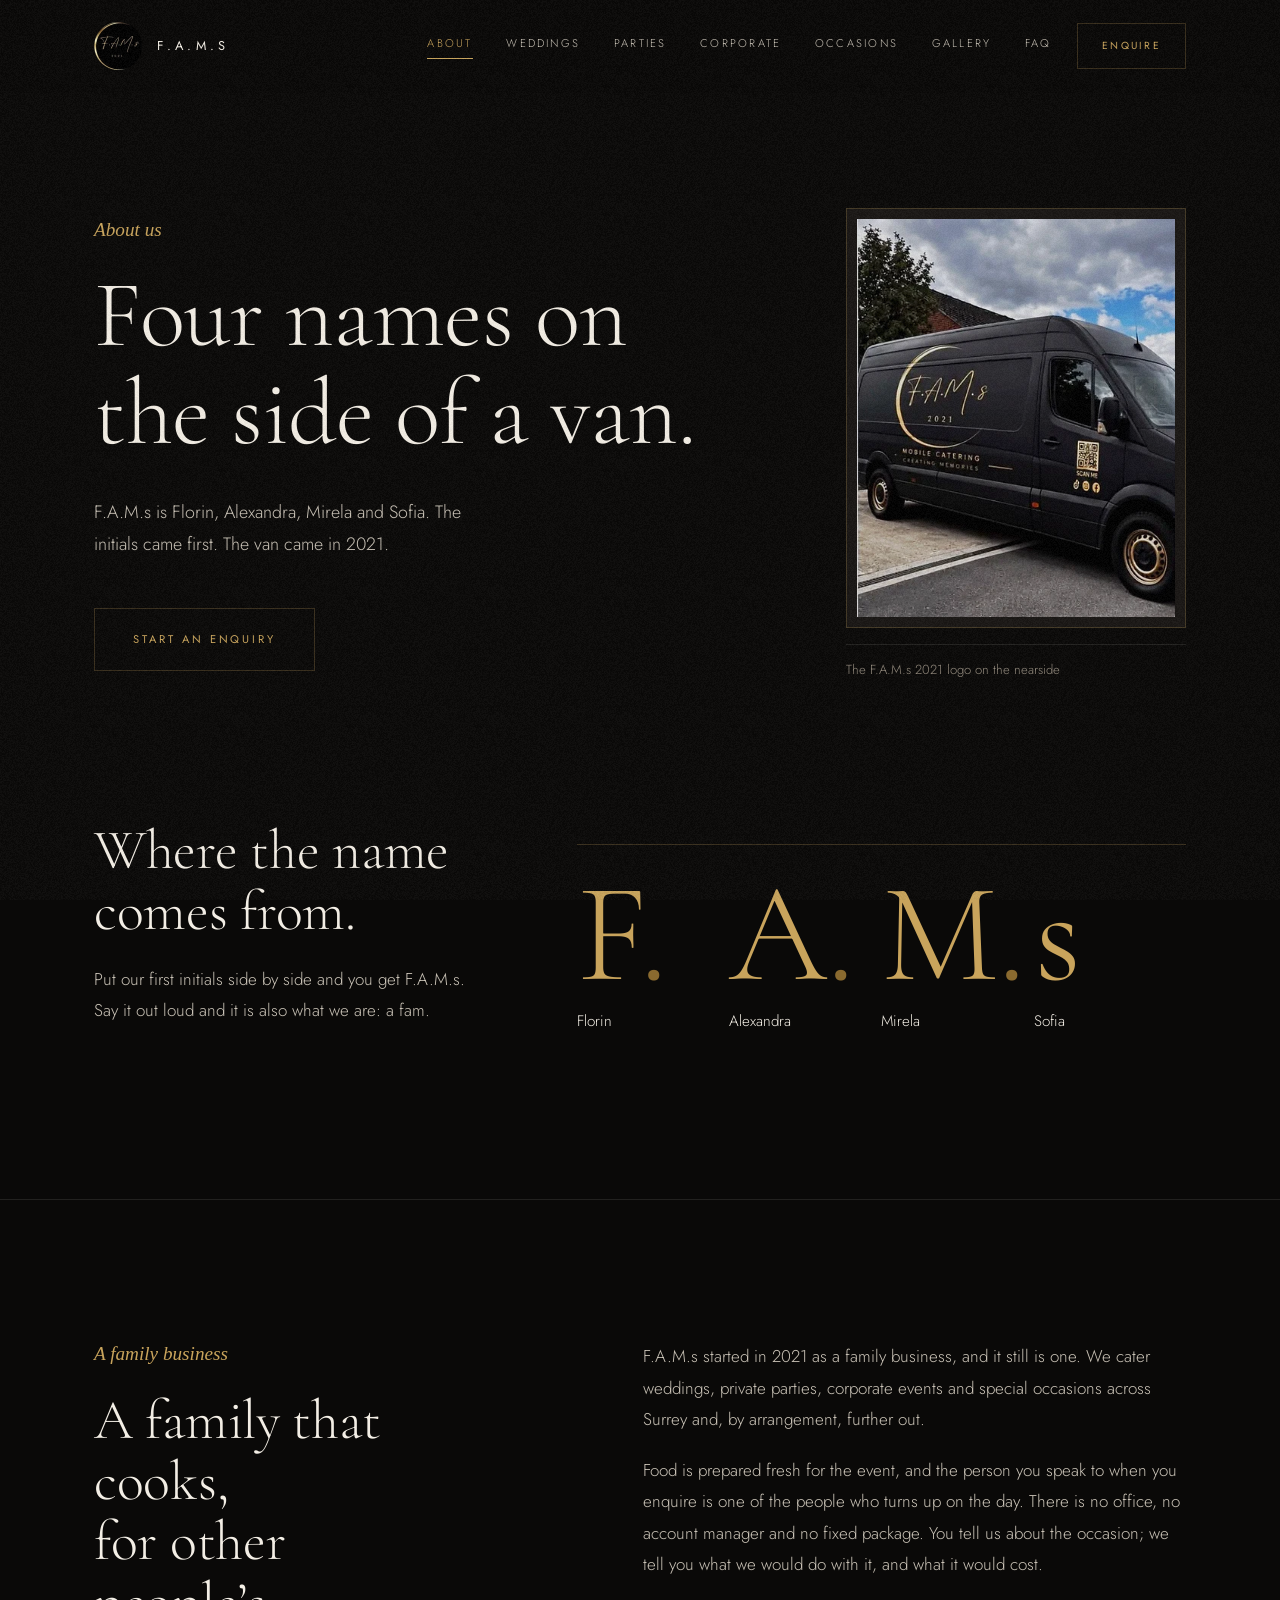
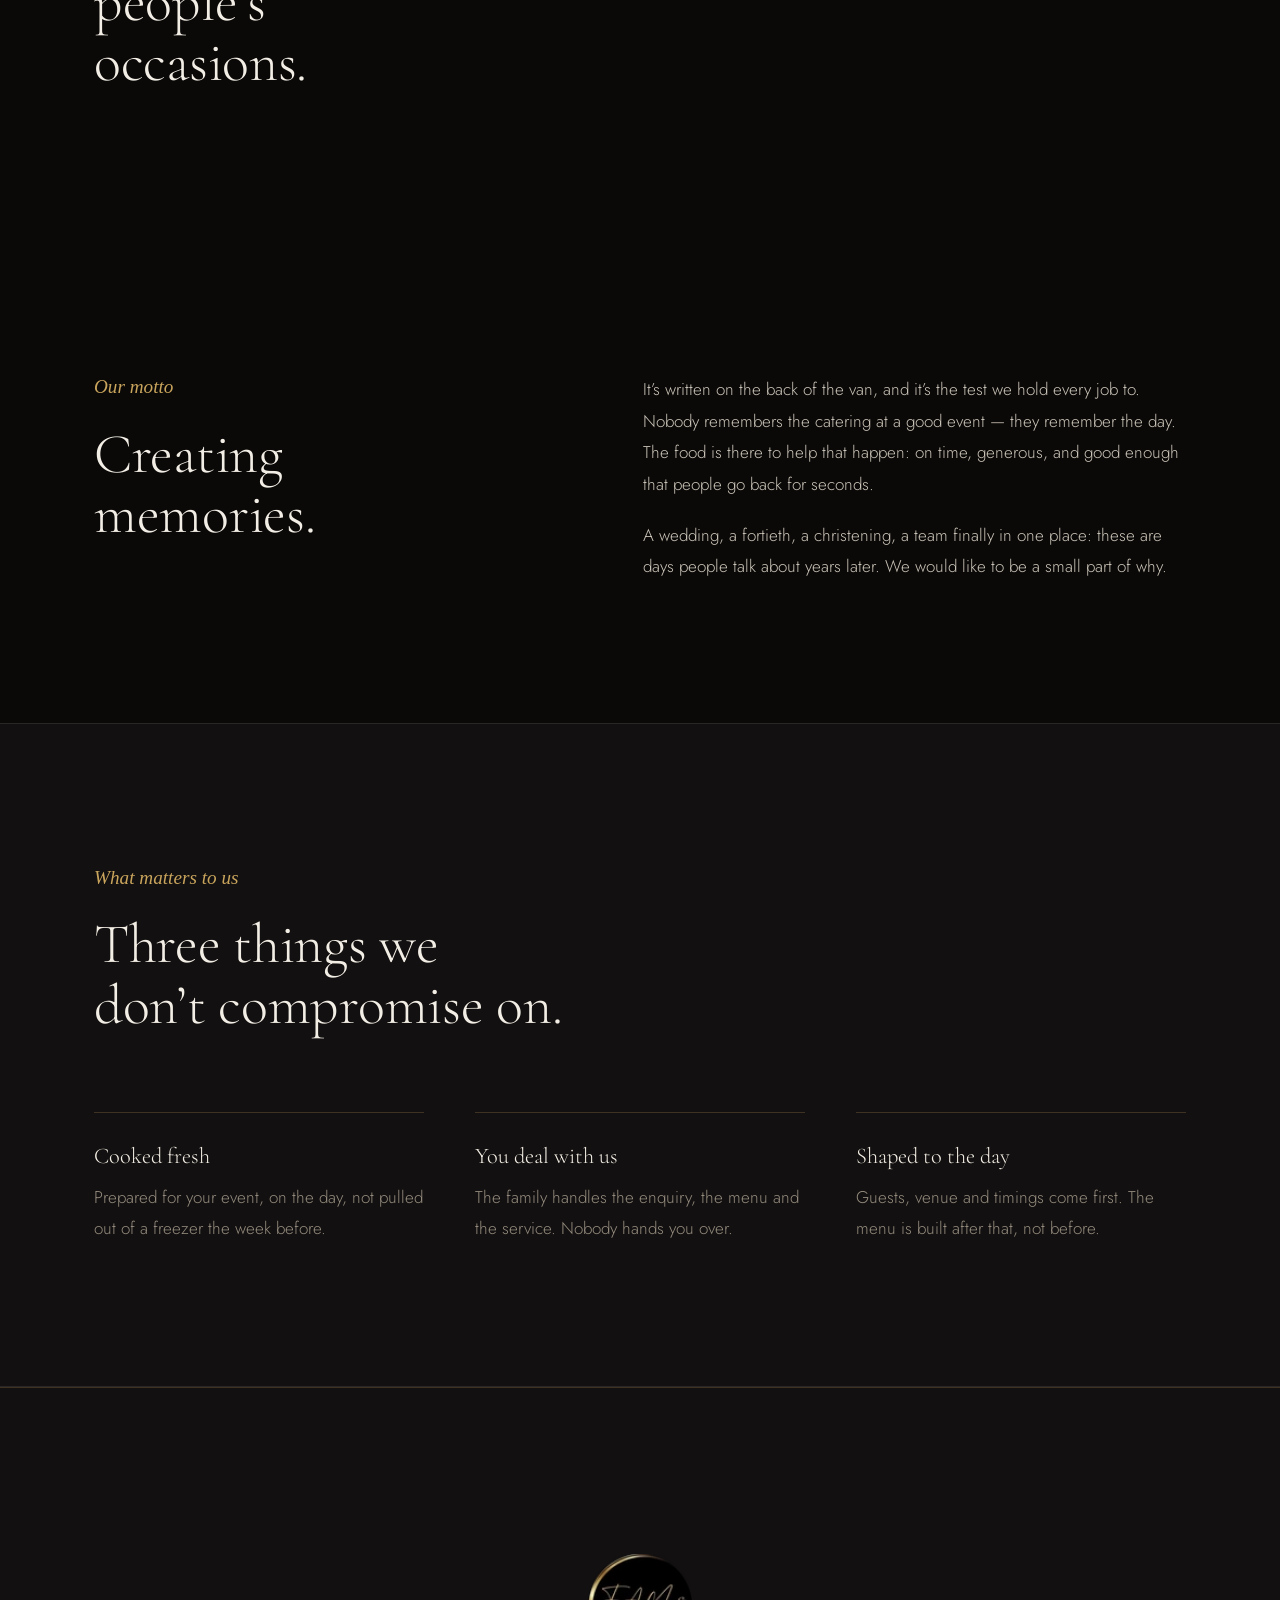
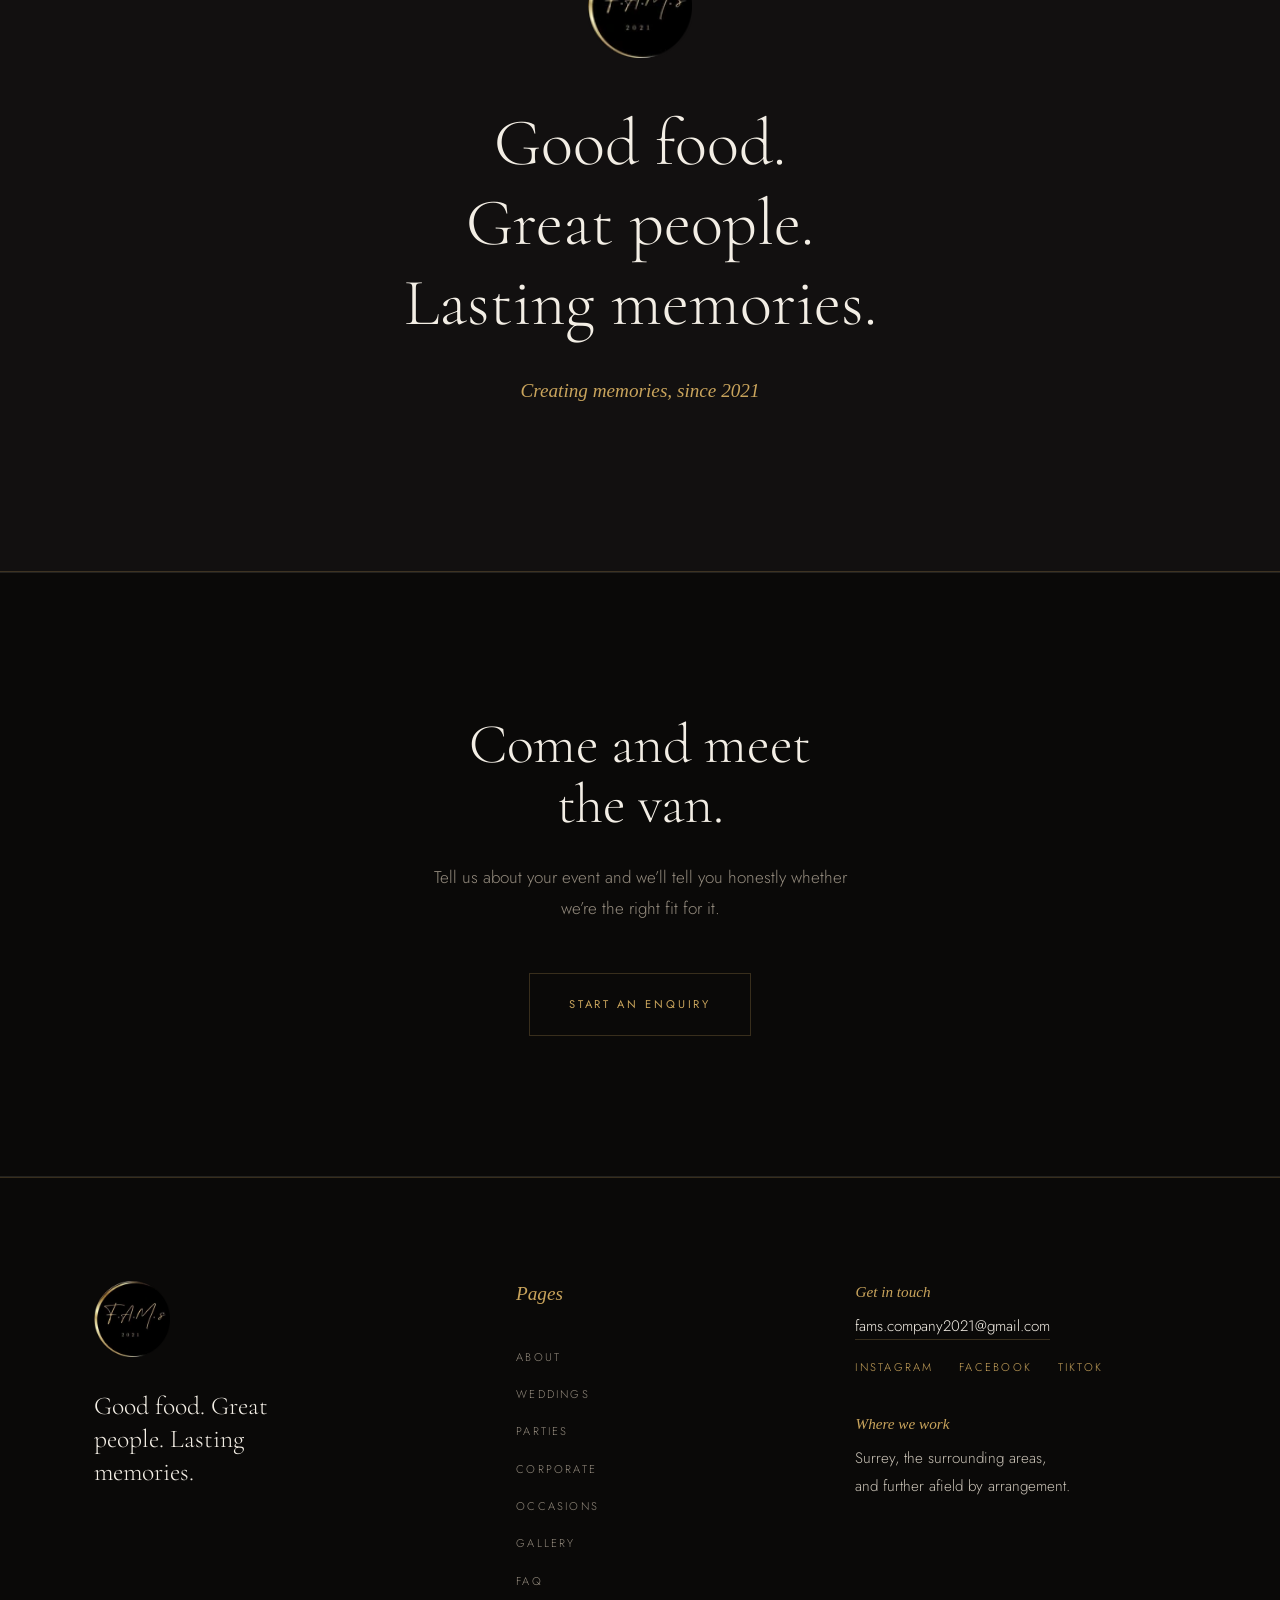
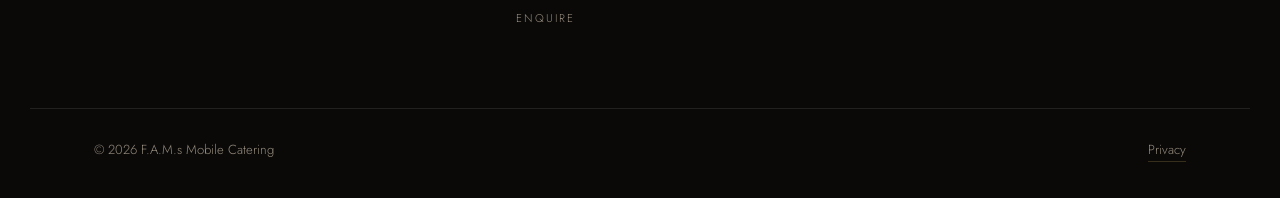
==== commit ed164389: "Cererile clientului: formular pe WhatsApp, contact, povestea numelui, jurnal - formularul de oferta " ====
--- a/about/index.html
+++ b/about/index.html
@@ -3,13 +3,13 @@
 <head>
 <meta charset="utf-8">
 <meta name="viewport" content="width=device-width, initial-scale=1">
-<title>About F.A.M.s | The Family Behind the Van</title>
-<meta name="description" content="F.A.M.s is Florin, Alexandra, Mirela and Sofia — a family-run mobile catering business working across Surrey since 2021.">
+<title>About F.A.M.s | A Family Catering Business in Surrey</title>
+<meta name="description" content="F.A.M.s is a family business: Florin, Alexandra, Mirela and Sofia. Mobile catering across Surrey since 2021, with one motto: creating memories.">
 
 <meta property="og:type" content="website">
 <meta property="og:site_name" content="F.A.M.s Mobile Catering">
-<meta property="og:title" content="About F.A.M.s | The Family Behind the Van">
-<meta property="og:description" content="F.A.M.s is Florin, Alexandra, Mirela and Sofia — a family-run mobile catering business working across Surrey since 2021.">
+<meta property="og:title" content="About F.A.M.s | A Family Catering Business in Surrey">
+<meta property="og:description" content="F.A.M.s is a family business: Florin, Alexandra, Mirela and Sofia. Mobile catering across Surrey since 2021, with one motto: creating memories.">
 <meta property="og:image" content="../assets/foto/social-preview.webp">
 <meta property="og:image:width" content="1200">
 <meta property="og:image:height" content="630">
@@ -20,8 +20,8 @@
 <link rel="preconnect" href="https://fonts.googleapis.com">
 <link rel="preconnect" href="https://fonts.gstatic.com" crossorigin>
 <link rel="stylesheet" href="https://fonts.googleapis.com/css2?family=Cormorant+Garamond:ital,wght@0,300;0,400;0,500;1,300;1,400&family=Jost:wght@300;400;500&display=swap">
-<link rel="stylesheet" href="../assets/styles.css?v=80f49d26">
-<script type="application/ld+json">{"@context": "https://schema.org", "@type": ["LocalBusiness", "FoodEstablishment"], "@id": "#business", "name": "F.A.M.s Mobile Catering", "alternateName": "F.A.M.s 2021", "description": "Family-run mobile catering for weddings, private parties and corporate events across Surrey.", "foundingDate": "2021", "servesCuisine": "Event catering", "areaServed": [{"@type": "AdministrativeArea", "name": "Surrey"}, {"@type": "Country", "name": "United Kingdom"}]}</script>
+<link rel="stylesheet" href="../assets/styles.css?v=6f988620">
+<script type="application/ld+json">{"@context": "https://schema.org", "@type": ["LocalBusiness", "FoodEstablishment"], "@id": "#business", "name": "F.A.M.s Mobile Catering", "alternateName": "F.A.M.s 2021", "description": "Family-run mobile catering for weddings, private parties and corporate events across Surrey.", "foundingDate": "2021", "slogan": "Creating memories", "email": "fams.company2021@gmail.com", "sameAs": ["https://www.instagram.com/f.a.m.s2021", "https://www.facebook.com/share/1DTDHNFWVt/", "https://www.tiktok.com/@fams2021mobilecatering"], "founder": [{"@type": "Person", "name": "Florin"}, {"@type": "Person", "name": "Alexandra"}, {"@type": "Person", "name": "Mirela"}, {"@type": "Person", "name": "Sofia"}], "servesCuisine": "Event catering", "areaServed": [{"@type": "AdministrativeArea", "name": "Surrey"}, {"@type": "Country", "name": "United Kingdom"}]}</script>
 </head>
 <body>
 <a class="sari" href="#continut">Skip to content</a>
@@ -52,21 +52,40 @@
 <section class="deschidere">
   <div class="container deschidere__grid">
     <div class="deschidere__text">
-      <p class="eticheta">About</p>
+      <p class="eticheta">About us</p>
       <h1>Four names on<br>the side of a van.</h1>
       <p class="lede">F.A.M.s is Florin, Alexandra, Mirela and Sofia. The initials came first. The van came in 2021.</p>
       <div class="actiuni"><a class="buton" href="../contact/">Start an enquiry</a></div>
     </div>
-    <div class="deschidere__foto"><figure class="placa placa--ridicata"><span class="placa__cadru"><img src="../assets/foto/van-side-560.webp" srcset="../assets/foto/van-side-280.webp 280w, ../assets/foto/van-side-420.webp 420w, ../assets/foto/van-side-560.webp 560w" sizes="(max-width: 860px) 62vw, 320px" width="578" height="722" alt="The side of the FAMs van, showing the F.A.M.s 2021 logo" decoding="async"></span><figcaption>F.A.M.s · 2021</figcaption></figure></div>
+    <div class="deschidere__foto"><figure class="placa placa--ridicata"><span class="placa__cadru"><img src="../assets/foto/van-side-560.webp" srcset="../assets/foto/van-side-280.webp 280w, ../assets/foto/van-side-420.webp 420w, ../assets/foto/van-side-560.webp 560w" sizes="(max-width: 860px) 62vw, 320px" width="578" height="722" alt="The side of the FAMs van, showing the F.A.M.s 2021 logo" decoding="async"></span><figcaption>The F.A.M.s 2021 logo on the nearside</figcaption></figure></div>
+  </div>
+</section>
+<section class="nume">
+  <div class="container nume__grid">
+    <div class="nume__text">
+      <h2>Where the name comes from.</h2>
+      <p>Put our first initials side by side and you get F.A.M.s. Say it out loud and it is also what we are: a fam.</p>
+      
+    </div>
+    <ol class="nume__litere" aria-label="F.A.M.s: Florin, Alexandra, Mirela, Sofia"><li><span class="nume__litera" aria-hidden="true">F</span><span class="nume__prenume">Florin</span></li><li><span class="nume__litera" aria-hidden="true">A</span><span class="nume__prenume">Alexandra</span></li><li><span class="nume__litera" aria-hidden="true">M</span><span class="nume__prenume">Mirela</span></li><li><span class="nume__litera" aria-hidden="true">s</span><span class="nume__prenume">Sofia</span></li></ol>
   </div>
 </section>
 <section class="sectiune">
   <div class="container proza">
     <div class="proza__cap">
-      <p class="eticheta">Who you’re dealing with</p>
+      <p class="eticheta">A family business</p>
       <h2>A family that cooks,<br>for other people’s occasions.</h2>
     </div>
-    <div class="proza__text"><p>We cater across Surrey and, by arrangement, further out. Food is prepared fresh for the event, and the person you speak to when you enquire is one of the people who turns up on the day.</p><p>There is no office, no account manager and no fixed package. You tell us about the occasion; we tell you what we would do with it, and what it would cost.</p></div>
+    <div class="proza__text"><p>F.A.M.s started in 2021 as a family business, and it still is one. We cater weddings, private parties, corporate events and special occasions across Surrey and, by arrangement, further out.</p><p>Food is prepared fresh for the event, and the person you speak to when you enquire is one of the people who turns up on the day. There is no office, no account manager and no fixed package. You tell us about the occasion; we tell you what we would do with it, and what it would cost.</p></div>
+  </div>
+</section>
+<section class="sectiune">
+  <div class="container proza">
+    <div class="proza__cap">
+      <p class="eticheta">Our motto</p>
+      <h2>Creating memories.</h2>
+    </div>
+    <div class="proza__text"><p>It’s written on the back of the van, and it’s the test we hold every job to. Nobody remembers the catering at a good event — they remember the day. The food is there to help that happen: on time, generous, and good enough that people go back for seconds.</p><p>A wedding, a fortieth, a christening, a team finally in one place: these are days people talk about years later. We would like to be a small part of why.</p></div>
   </div>
 </section>
 <section class="sectiune sectiune--alt">
@@ -84,7 +103,7 @@
          srcset="../assets/foto/fams-mark-96.webp 96w, ../assets/foto/fams-mark-192.webp 192w, ../assets/foto/fams-mark-288.webp 288w"
          sizes="96px" width="96" height="96" alt="" loading="lazy" decoding="async">
     <p class="cerneala__titlu">Good food.<br>Great people.<br>Lasting memories.</p>
-    <p class="eticheta eticheta--clara">F.A.M.s · Creating Memories</p>
+    <p class="eticheta eticheta--clara">Creating memories, since 2021</p>
   </div>
 </section>
 <section class="final">
@@ -108,10 +127,11 @@
       <a href="../contact/">Enquire</a>
     </nav>
     <div class="subsol__info">
+      <p class="eticheta">Get in touch</p>
+      <p><a class="subsol__email" href="mailto:fams.company2021@gmail.com">fams.company2021@gmail.com</a></p>
+      <p class="subsol__retele"><a href="https://www.instagram.com/f.a.m.s2021" rel="noopener me" target="_blank">Instagram</a><a href="https://www.facebook.com/share/1DTDHNFWVt/" rel="noopener me" target="_blank">Facebook</a><a href="https://www.tiktok.com/@fams2021mobilecatering" rel="noopener me" target="_blank">TikTok</a></p>
       <p class="eticheta">Where we work</p>
       <p>Surrey, the surrounding areas,<br>and further afield by arrangement.</p>
-      <p class="subsol__nota">Contact details are added as soon as they are confirmed.
-      Until then, the enquiry form is the way to reach us.</p>
     </div>
   </div>
   <div class="container subsol__jos">
@@ -119,6 +139,6 @@
     <p><a href="../privacy/">Privacy</a></p>
   </div>
 </footer>
-<script src="../assets/site.js?v=eedb8ae9" defer></script>
+<script src="../assets/site.js?v=3d418862" defer></script>
 </body>
 </html>
--- a/assets/styles.css
+++ b/assets/styles.css
@@ -10,8 +10,12 @@
       Sursele au ~560px latime; la latimea asta ajung pe ecran la ~1.7x-2.3x
       densitate, adica clare. Mai mare inseamna moale, si moale nu arata scump.
 
-   2. Auriul e accent, nu material. Linii de 1px, litere mici majuscule,
-      sigiliul. Suprafete mari aurii nu exista nicaieri.
+   2. Auriul e accent, nu material. Linii de 1px, italicul de pe etichete,
+      sigiliul, initialele familiei. Suprafete mari aurii nu exista nicaieri.
+
+   Majusculele rarite raman doar in meniu si pe butoane (vocea "placii de
+   alama"). Etichetele si campurile de formular sunt in italic / text normal:
+   un rand de majuscule deasupra fiecarui titlu arata a sablon.
 
    Fotografiile sunt cu o duba neagra pe fundal negru, deci fiecare sta intr-o
    rama subtire aurie, pe un panou putin mai deschis - altfel marginile se
@@ -112,19 +116,16 @@
 
 /* ------------------------------------------------------------- tipografie */
 
-/* Eticheta de sectiune: linie scurta aurie, apoi litere mici majuscule.
-   E singurul ornament care se repeta in tot site-ul. */
+/* Eticheta de sectiune: italic serif auriu, ca scrisul "Creating Memories"
+   de pe spatele dubei. Spune despre ce e sectiunea, nu o decoreaza. */
 .eticheta {
-  display: flex; align-items: center; gap: .9rem;
-  font-size: .6875rem;
+  font-family: var(--serif);
+  font-style: italic;
+  font-size: 1.2rem;
   font-weight: 400;
-  letter-spacing: .28em;
-  text-transform: uppercase;
+  line-height: 1.4;
   color: var(--aur);
-  margin: 0 0 1.8rem;
-}
-.eticheta::before {
-  content: ""; width: 28px; height: 1px; background: var(--aur); flex: none;
+  margin: 0 0 1.4rem;
 }
 
 .lede {
@@ -247,8 +248,7 @@
 .placa figcaption {
   margin-top: 1.05rem; padding-top: .9rem;
   border-top: 1px solid var(--linie-fina);
-  font-size: .64rem; font-weight: 300; letter-spacing: .24em;
-  text-transform: uppercase; color: var(--text-slab);
+  font-size: .82rem; font-weight: 300; line-height: 1.5; color: var(--text-slab);
 }
 
 /* ------------------------------------------------------------- deschidere */
@@ -304,7 +304,7 @@
 .servicii { border-top: 1px solid var(--linie-fina); }
 .serviciu {
   display: grid;
-  grid-template-columns: minmax(0, 15rem) minmax(0, 1fr) auto;
+  grid-template-columns: minmax(0, 15rem) minmax(0, 1fr);
   gap: clamp(16px, 4vw, 56px);
   align-items: baseline;
   padding: clamp(30px, 3.6vw, 46px) 0;
@@ -314,13 +314,36 @@
 }
 .serviciu h3 { font-size: clamp(1.6rem, 2.5vw, 2.15rem); transition: color .3s ease; }
 .serviciu p { margin: 0; max-width: 46ch; color: var(--text-slab); }
-.serviciu__sageata {
-  font-family: var(--sans); color: var(--aur); font-size: 1rem;
-  transition: transform .4s ease;
-}
 .serviciu:hover { padding-inline: clamp(8px, 1.6vw, 22px); }
 .serviciu:hover h3 { color: var(--aur); }
-.serviciu:hover .serviciu__sageata { transform: translateX(10px); }
+
+/* ------------------------------------------------- initialele familiei --- */
+
+/* Singurul loc unde tipografia face tot spectacolul: F.A.M.s desfacut in
+   cele patru prenume. E povestea numelui, deci sta mare. */
+.nume { padding-block: var(--ritm); border-bottom: 1px solid var(--linie-fina); }
+.nume__grid {
+  display: grid; grid-template-columns: minmax(0, 1fr) minmax(0, 1.5fr);
+  gap: clamp(36px, 6vw, 96px); align-items: center;
+}
+.nume__text h2 { margin-bottom: 1.4rem; }
+.nume__text p { max-width: 38ch; margin-bottom: 2rem; }
+.nume__litere {
+  list-style: none; margin: 0; padding: 0;
+  display: grid; grid-template-columns: repeat(4, minmax(0, 1fr));
+  border-top: 1px solid var(--linie);
+}
+.nume__litere li {
+  padding-top: clamp(14px, 2vw, 26px);
+  display: flex; flex-direction: column; gap: .6rem;
+}
+.nume__litera {
+  font-family: var(--serif); font-weight: 300; line-height: .9;
+  font-size: clamp(4.2rem, 11vw, 9.5rem); color: var(--aur);
+}
+/* punctele din F.A.M.s, mai stinse decat literele */
+.nume__litere li:not(:last-child) .nume__litera::after { content: "."; color: var(--aur-adinc); }
+.nume__prenume { font-size: .95rem; color: var(--ivoriu); }
 
 /* ---------------------------------------------- declaratia cu sigiliul --- */
 
@@ -447,22 +470,17 @@
 
 .formular fieldset { border: 0; padding: 0; margin: 0 0 clamp(34px, 4vw, 56px); }
 .formular legend {
-  display: flex; align-items: center; gap: .9rem;
-  font-size: .6875rem; font-weight: 400; letter-spacing: .28em;
-  text-transform: uppercase; color: var(--aur);
-  padding: 0 0 1.5rem; border-bottom: 1px solid var(--linie);
+  font-family: var(--serif); font-size: 1.75rem; font-weight: 300; line-height: 1.2;
+  color: var(--ivoriu);
+  padding: 0 0 1rem; border-bottom: 1px solid var(--linie);
   width: 100%; margin-bottom: 2rem;
 }
-.formular legend::before { content: ""; width: 28px; height: 1px; background: var(--aur); flex: none; }
 .campuri { display: grid; grid-template-columns: repeat(2, minmax(0, 1fr)); gap: 1.7rem 2rem; }
 .camp { margin: 0; display: flex; flex-direction: column; gap: .6rem; }
 .camp--lat { grid-column: 1 / -1; }
-.camp label {
-  font-size: .66rem; font-weight: 300; letter-spacing: .2em;
-  text-transform: uppercase; color: var(--text-slab);
-}
+.camp label { font-size: .88rem; font-weight: 300; line-height: 1.4; color: var(--text-slab); }
 .camp abbr { color: var(--aur); text-decoration: none; }
-.optional { text-transform: none; letter-spacing: .04em; font-style: italic; opacity: .7; }
+.optional { font-family: var(--serif); font-style: italic; font-size: .95rem; opacity: .75; margin-left: .2rem; }
 
 .camp input:not([type="checkbox"]), .camp select, .camp textarea {
   font-family: var(--sans); font-size: 1rem; font-weight: 300; color: var(--ivoriu);
@@ -488,12 +506,12 @@
 /* WebKit deseneaza pictograma de calendar/ceas in negru pe negru */
 .camp input::-webkit-calendar-picker-indicator { filter: invert(72%) sepia(30%) saturate(560%) hue-rotate(2deg); }
 
-.consimtamant label {
+.consimtamant label, .camp--bifa label {
   flex-direction: row; display: flex; gap: 1rem; align-items: flex-start;
   text-transform: none; letter-spacing: .01em; font-size: .9rem; line-height: 1.7;
   color: var(--text-slab);
 }
-.consimtamant input {
+.consimtamant input, .camp--bifa input {
   -webkit-appearance: checkbox; appearance: auto;
   width: 1.05rem; height: 1.05rem; flex: none; margin-top: .4rem;
   accent-color: var(--aur);
@@ -501,6 +519,17 @@
 .consimtamant a { color: var(--aur); }
 
 .formular .buton { margin-top: 2.6rem; }
+
+/* dupa trimitere: formularul dispare, ramane pasul de WhatsApp */
+.trimis {
+  scroll-margin-top: 120px;
+  border-top: 1px solid var(--aur); padding-top: clamp(28px, 3.6vw, 44px);
+}
+.trimis:focus { outline: none; }
+.trimis h2 { margin-bottom: 1.6rem; }
+.trimis p { max-width: 46ch; }
+.trimis p a { color: var(--aur); }
+.trimis .buton { margin-top: 1.4rem; }
 .nota { font-size: .8rem; color: var(--text-slab); margin-top: 1.5rem; }
 
 .alaturi {
@@ -522,7 +551,34 @@
 }
 .alaturi__pasi strong { font-weight: 400; color: var(--ivoriu); }
 .alaturi__zona { font-size: .95rem; color: var(--text-slab); padding-top: 2rem; border-top: 1px solid var(--linie-fina); }
-.alaturi__zona .eticheta { margin-bottom: .9rem; }
+.alaturi__zona .eticheta { margin-bottom: .5rem; }
+.alaturi__zona + .alaturi__zona { margin-top: 2rem; }
+.alaturi__zona a { color: var(--aur); text-underline-offset: 3px; overflow-wrap: anywhere; }
+
+/* ---------------------------------------------------------------- jurnal */
+
+.articol-rand { align-items: start; }
+.articol-rand time {
+  grid-row: span 2; font-family: var(--serif); font-style: italic;
+  font-size: 1.1rem; color: var(--aur); padding-top: .4rem;
+}
+.articol-rand h3 { grid-column: 2; }
+.articol-rand p { grid-column: 2; }
+.titlu-pagina time { font: inherit; }
+
+.articol { font-size: 1.06rem; }
+.articol h2 { font-size: clamp(1.7rem, 3vw, 2.2rem); margin: 2.6rem 0 1.1rem; }
+.articol h3 { margin: 2rem 0 .8rem; }
+.articol ul, .articol ol { padding-left: 1.2rem; margin: 0 0 1.15em; }
+.articol li { margin-bottom: .4rem; }
+.articol li::marker { color: var(--aur); }
+.articol a { color: var(--aur); text-underline-offset: 3px; }
+.articol strong { font-weight: 400; color: var(--ivoriu); }
+.articol blockquote {
+  margin: 2rem 0; padding-left: 1.4rem; border-left: 1px solid var(--aur);
+  font-family: var(--serif); font-style: italic; font-size: 1.5rem;
+  line-height: 1.35; color: var(--ivoriu);
+}
 
 /* ------------------------------------------------------------------ final */
 
@@ -559,13 +615,25 @@
 }
 .subsol__nav a:hover { color: var(--aur); border-bottom-color: var(--aur); }
 .subsol__info p { font-size: .95rem; }
-.subsol__nota { margin-top: 1.6rem; font-size: .85rem; color: var(--text-slab); opacity: .8; max-width: 36ch; }
+.subsol__info .eticheta { margin-bottom: .6rem; }
+.subsol__info p + .eticheta { margin-top: 2.2rem; }
+.subsol__email {
+  color: var(--ivoriu); text-decoration: none; overflow-wrap: anywhere;
+  border-bottom: 1px solid var(--linie); padding-bottom: 2px;
+}
+.subsol__email:hover { color: var(--aur); border-bottom-color: var(--aur); }
+.subsol__retele { display: flex; flex-wrap: wrap; gap: .4rem 1.6rem; margin-top: 1rem; }
+.subsol__retele a {
+  font-size: .7rem; letter-spacing: .2em; text-transform: uppercase;
+  text-decoration: none; color: var(--aur);
+}
+.subsol__retele a:hover { color: var(--ivoriu); }
 
 .subsol__jos {
   display: flex; justify-content: space-between; gap: 1rem; flex-wrap: wrap;
   border-top: 1px solid var(--linie-fina);
   padding-block: 1.8rem 2.2rem;
-  font-size: .68rem; letter-spacing: .2em; text-transform: uppercase;
+  font-size: .82rem;
   color: var(--text-slab);
 }
 .subsol__jos p { margin: 0; }
@@ -589,8 +657,9 @@
   .deschidere__foto .placa { width: min(var(--foto-max), 78vw); }
   .cap--doua { grid-template-columns: minmax(0, 1fr); align-items: start; }
   .proza { grid-template-columns: minmax(0, 1fr); }
-  .serviciu { grid-template-columns: minmax(0, 1fr) auto; gap: .5rem 1.5rem; }
-  .serviciu p { grid-column: 1 / -1; }
+  .serviciu { grid-template-columns: minmax(0, 1fr); gap: .5rem; }
+  .articol-rand time, .articol-rand h3, .articol-rand p { grid-column: 1; grid-row: auto; }
+  .nume__grid { grid-template-columns: minmax(0, 1fr); }
   .pasi, .puncte { grid-template-columns: minmax(0, 1fr); }
   .galerie { grid-template-columns: repeat(2, minmax(0, 1fr)); }
 }
@@ -602,6 +671,7 @@
   .trio .placa:last-child { display: none; }
   .campuri { grid-template-columns: minmax(0, 1fr); }
   .actiuni { gap: 1.4rem 2rem; }
+  .nume__prenume { font-size: .78rem; }
 }
 
 @media (prefers-reduced-motion: reduce) {
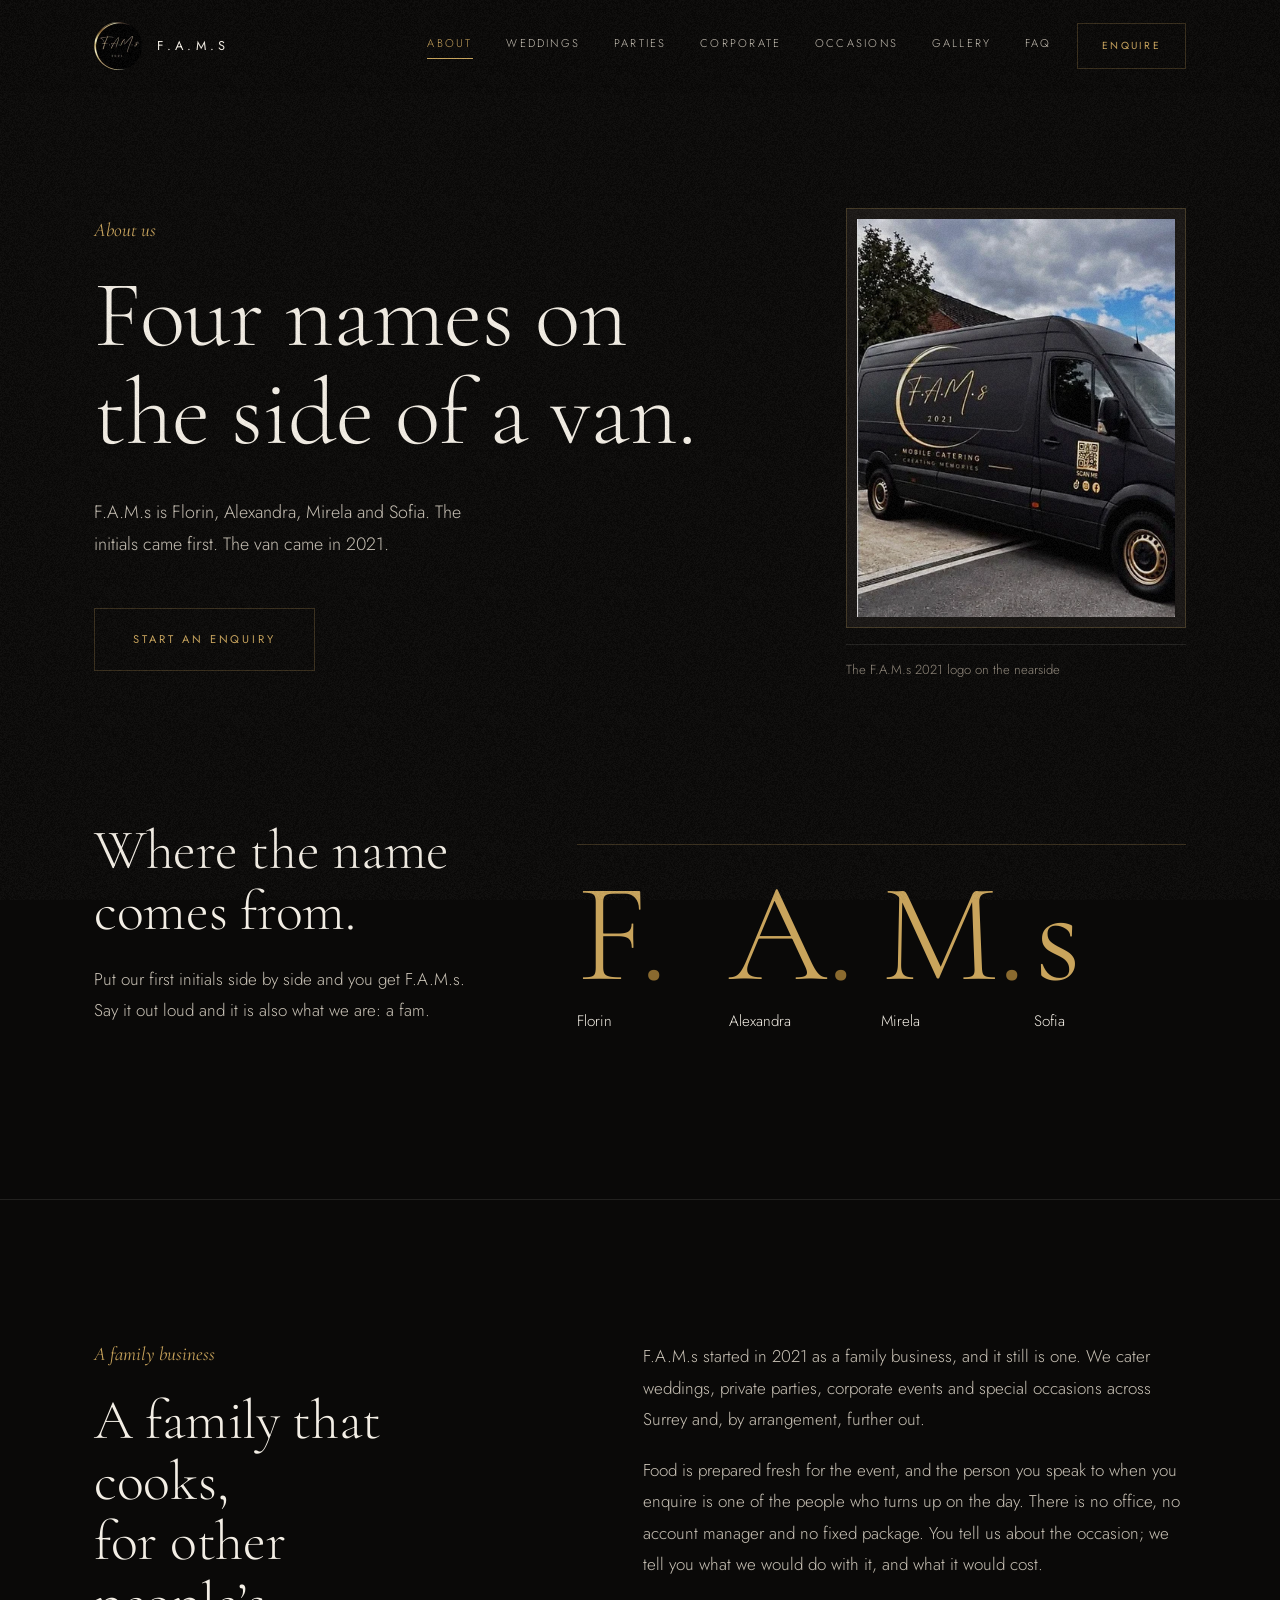
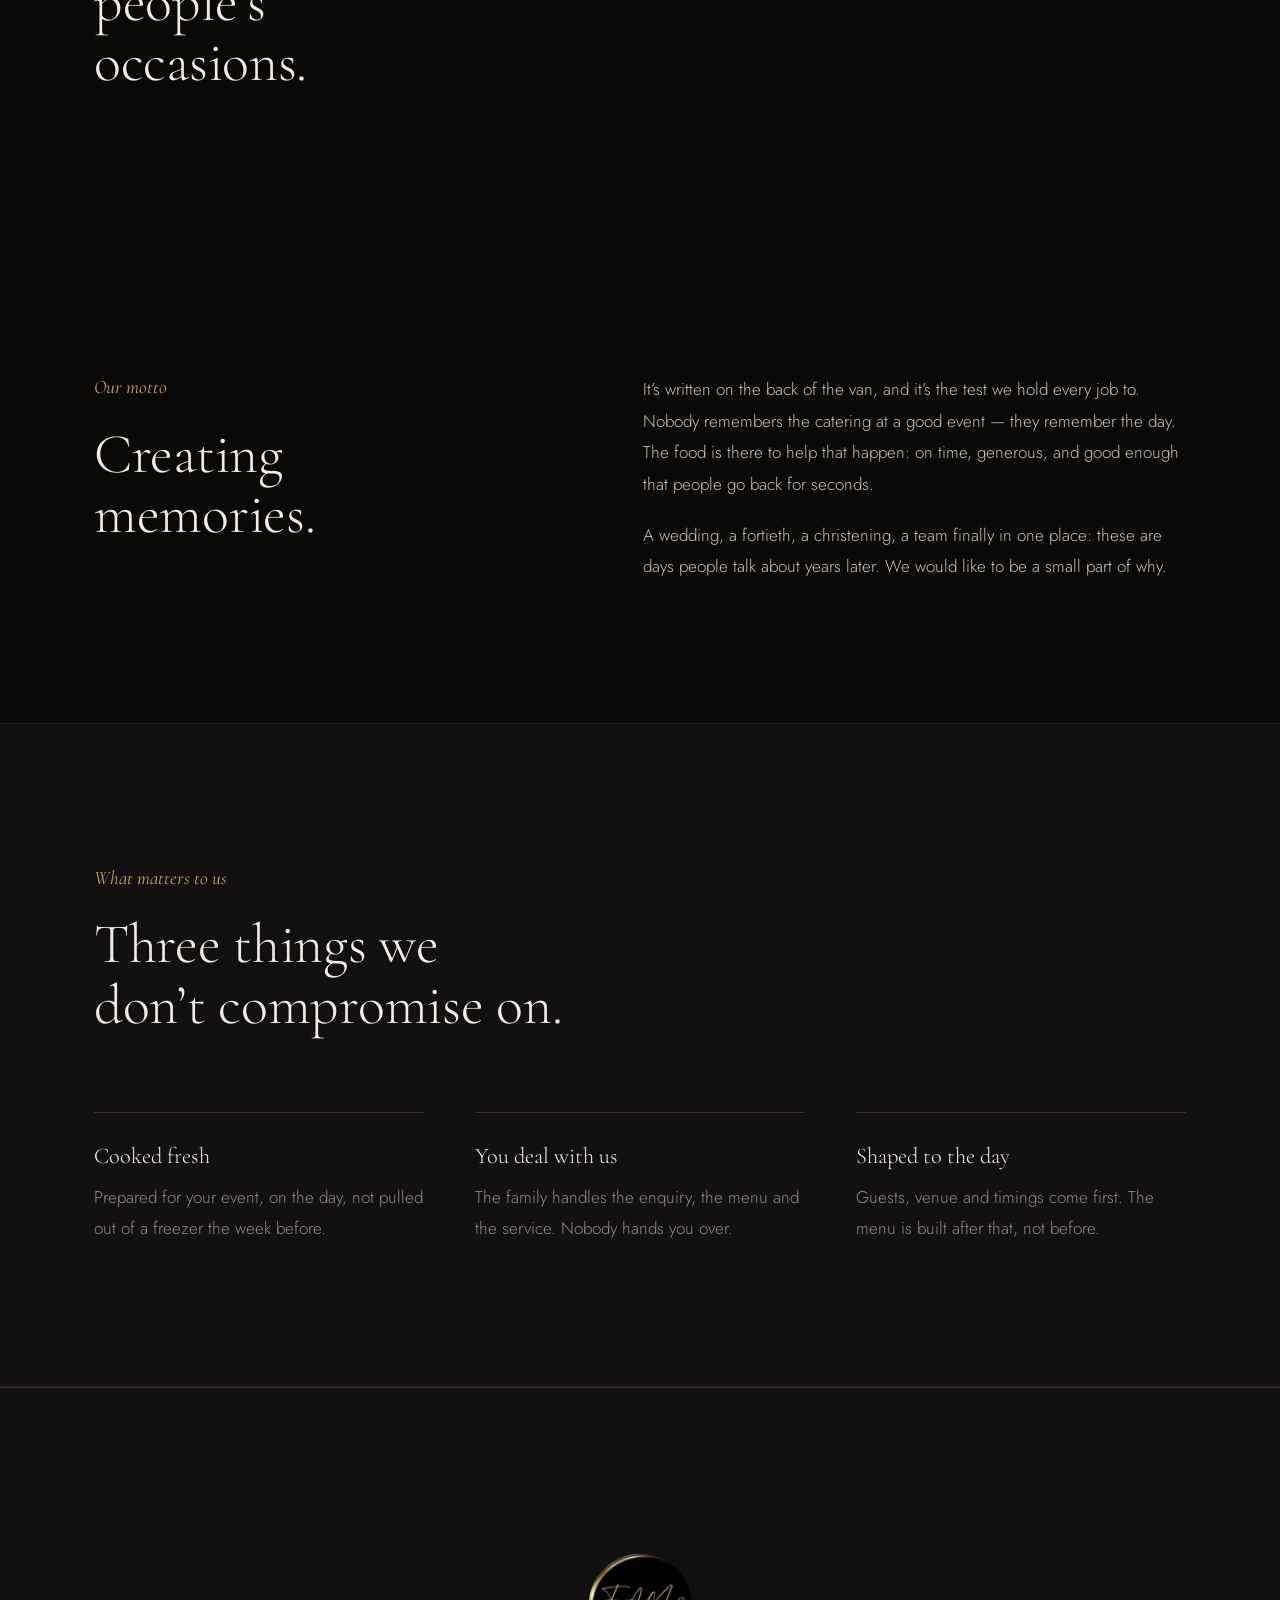
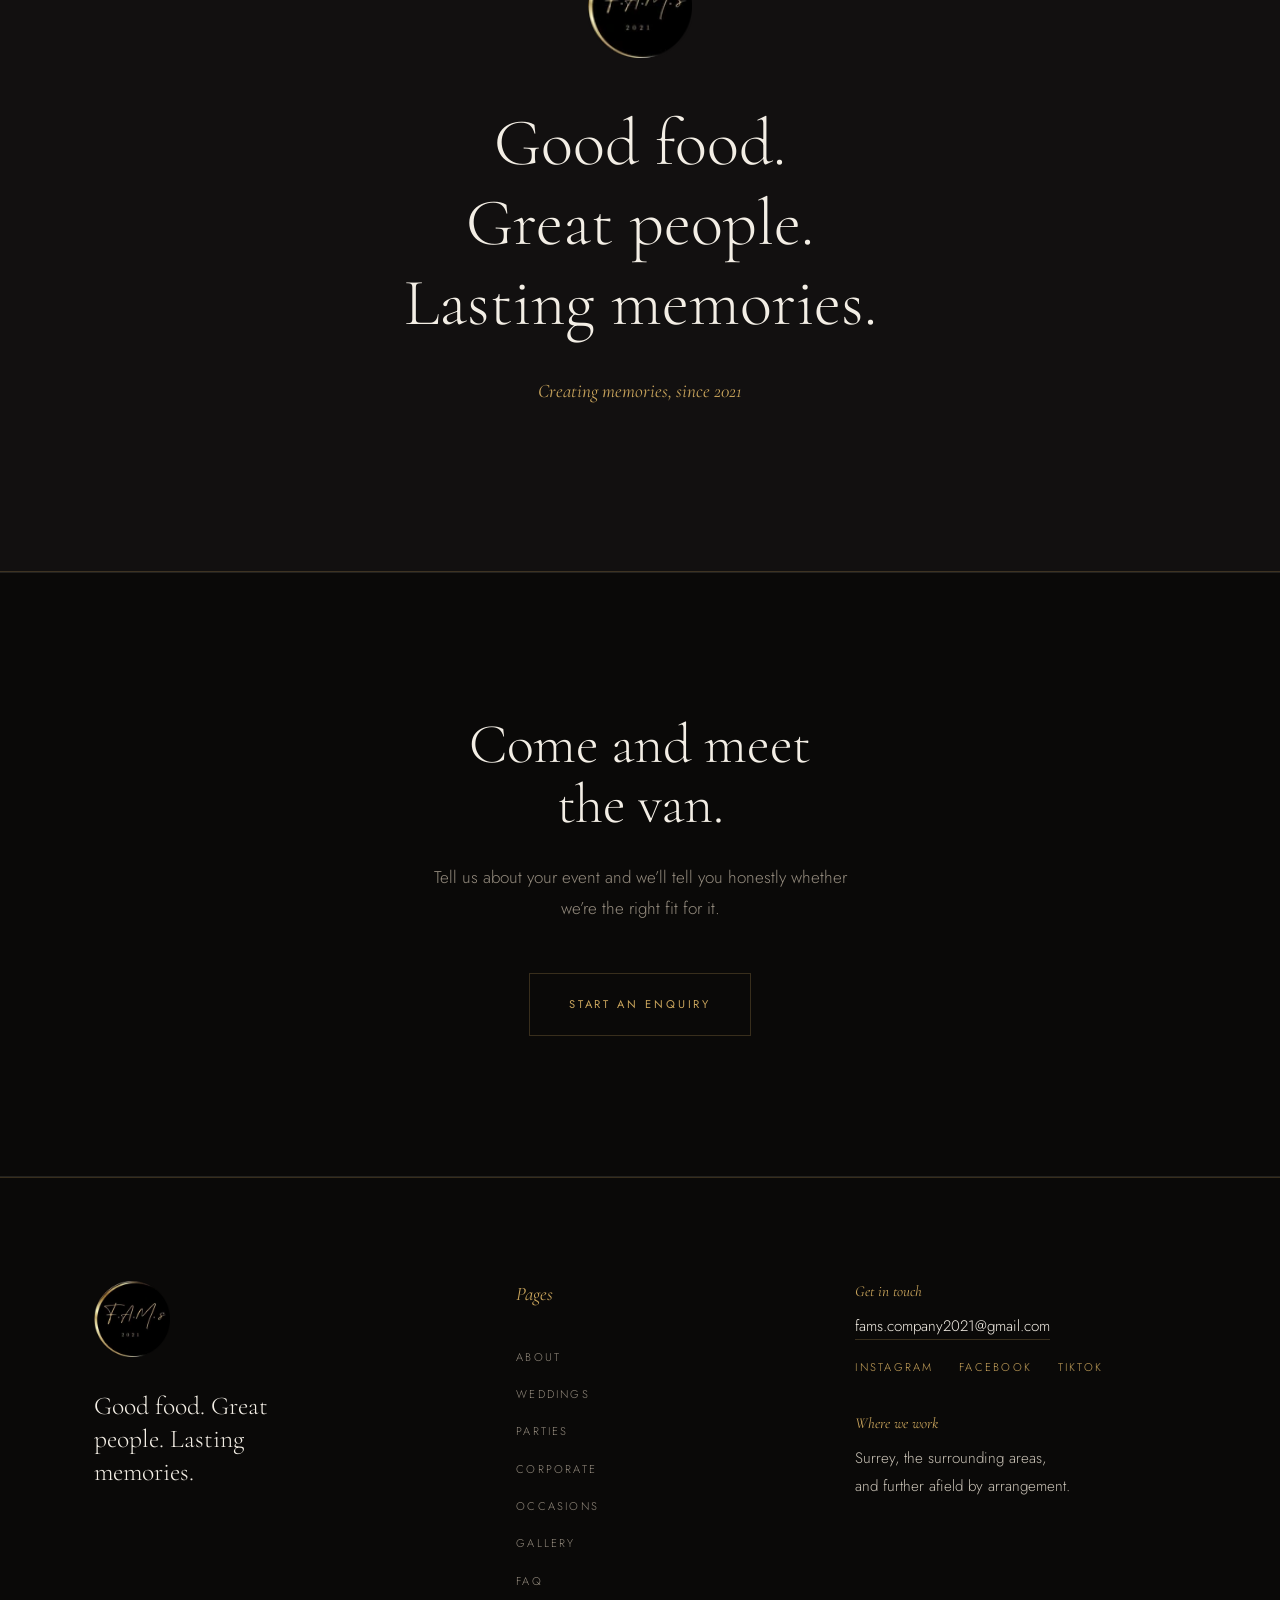
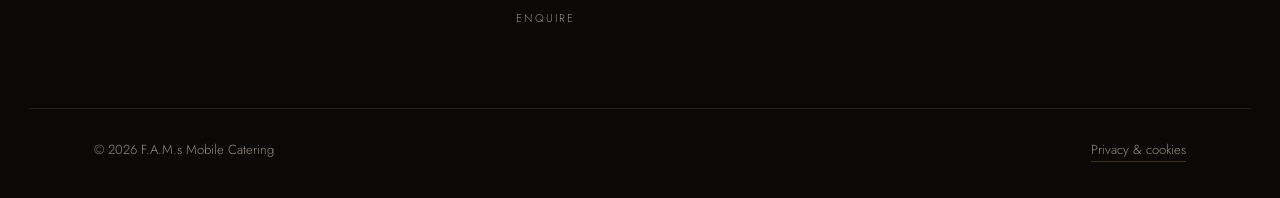
==== commit b61712bf: "Partea legala UK: confidentialitate UK GDPR, fonturi locale, date firma, alergeni - pagina de confid" ====
--- a/about/index.html
+++ b/about/index.html
@@ -17,11 +17,10 @@
 <meta name="theme-color" content="#0a0908">
 <link rel="icon" href="../assets/favicon.svg" type="image/svg+xml">
 <link rel="manifest" href="../site.webmanifest">
-<link rel="preconnect" href="https://fonts.googleapis.com">
-<link rel="preconnect" href="https://fonts.gstatic.com" crossorigin>
-<link rel="stylesheet" href="https://fonts.googleapis.com/css2?family=Cormorant+Garamond:ital,wght@0,300;0,400;0,500;1,300;1,400&family=Jost:wght@300;400;500&display=swap">
-<link rel="stylesheet" href="../assets/styles.css?v=6f988620">
-<script type="application/ld+json">{"@context": "https://schema.org", "@type": ["LocalBusiness", "FoodEstablishment"], "@id": "#business", "name": "F.A.M.s Mobile Catering", "alternateName": "F.A.M.s 2021", "description": "Family-run mobile catering for weddings, private parties and corporate events across Surrey.", "foundingDate": "2021", "slogan": "Creating memories", "email": "fams.company2021@gmail.com", "sameAs": ["https://www.instagram.com/f.a.m.s2021", "https://www.facebook.com/share/1DTDHNFWVt/", "https://www.tiktok.com/@fams2021mobilecatering"], "founder": [{"@type": "Person", "name": "Florin"}, {"@type": "Person", "name": "Alexandra"}, {"@type": "Person", "name": "Mirela"}, {"@type": "Person", "name": "Sofia"}], "servesCuisine": "Event catering", "areaServed": [{"@type": "AdministrativeArea", "name": "Surrey"}, {"@type": "Country", "name": "United Kingdom"}]}</script>
+<link rel="preload" href="../assets/fonturi/cormorant-garamond-latin-300-normal.woff2" as="font" type="font/woff2" crossorigin>
+<link rel="preload" href="../assets/fonturi/jost-latin-300-normal.woff2" as="font" type="font/woff2" crossorigin>
+<link rel="stylesheet" href="../assets/styles.css?v=5948b23f">
+<script type="application/ld+json">{"@context": "https://schema.org", "@type": ["LocalBusiness", "FoodEstablishment"], "@id": "#business", "name": "F.A.M.s Mobile Catering", "alternateName": "F.A.M.s 2021", "description": "Family-run mobile catering for weddings, private parties and corporate events across Surrey.", "foundingDate": "2021", "slogan": "Creating memories", "email": "fams.company2021@gmail.com", "sameAs": ["https://www.instagram.com/fams.company2021", "https://www.facebook.com/share/1DTDHNFWVt/", "https://www.tiktok.com/@fams.company2021"], "founder": [{"@type": "Person", "name": "Florin"}, {"@type": "Person", "name": "Alexandra"}, {"@type": "Person", "name": "Mirela"}, {"@type": "Person", "name": "Sofia"}], "servesCuisine": "Event catering", "areaServed": [{"@type": "AdministrativeArea", "name": "Surrey"}, {"@type": "Country", "name": "United Kingdom"}]}</script>
 </head>
 <body>
 <a class="sari" href="#continut">Skip to content</a>
@@ -129,14 +128,14 @@
     <div class="subsol__info">
       <p class="eticheta">Get in touch</p>
       <p><a class="subsol__email" href="mailto:fams.company2021@gmail.com">fams.company2021@gmail.com</a></p>
-      <p class="subsol__retele"><a href="https://www.instagram.com/f.a.m.s2021" rel="noopener me" target="_blank">Instagram</a><a href="https://www.facebook.com/share/1DTDHNFWVt/" rel="noopener me" target="_blank">Facebook</a><a href="https://www.tiktok.com/@fams2021mobilecatering" rel="noopener me" target="_blank">TikTok</a></p>
+      <p class="subsol__retele"><a href="https://www.instagram.com/fams.company2021" rel="noopener me" target="_blank">Instagram</a><a href="https://www.facebook.com/share/1DTDHNFWVt/" rel="noopener me" target="_blank">Facebook</a><a href="https://www.tiktok.com/@fams.company2021" rel="noopener me" target="_blank">TikTok</a></p>
       <p class="eticheta">Where we work</p>
       <p>Surrey, the surrounding areas,<br>and further afield by arrangement.</p>
     </div>
   </div>
   <div class="container subsol__jos">
     <p>&copy; 2026 F.A.M.s Mobile Catering</p>
-    <p><a href="../privacy/">Privacy</a></p>
+    <p><a href="../privacy/">Privacy &amp; cookies</a></p>
   </div>
 </footer>
 <script src="../assets/site.js?v=3d418862" defer></script>
--- a/assets/styles.css
+++ b/assets/styles.css
@@ -21,6 +21,18 @@
    rama subtire aurie, pe un panou putin mai deschis - altfel marginile se
    topesc in pagina.
 */
+
+/* Fonturile stau pe site, nu la Google: altfel fiecare vizita trimite IP-ul
+   vizitatorului catre Google, adica date personale catre un tert fara temei.
+   Fisierele vin din @fontsource (licenta SIL OFL 1.1), subsetul latin. */
+@font-face { font-family: "Cormorant Garamond"; font-style: normal; font-weight: 300; font-display: swap; src: url("fonturi/cormorant-garamond-latin-300-normal.woff2") format("woff2"); }
+@font-face { font-family: "Cormorant Garamond"; font-style: normal; font-weight: 400; font-display: swap; src: url("fonturi/cormorant-garamond-latin-400-normal.woff2") format("woff2"); }
+@font-face { font-family: "Cormorant Garamond"; font-style: normal; font-weight: 500; font-display: swap; src: url("fonturi/cormorant-garamond-latin-500-normal.woff2") format("woff2"); }
+@font-face { font-family: "Cormorant Garamond"; font-style: italic; font-weight: 300; font-display: swap; src: url("fonturi/cormorant-garamond-latin-300-italic.woff2") format("woff2"); }
+@font-face { font-family: "Cormorant Garamond"; font-style: italic; font-weight: 400; font-display: swap; src: url("fonturi/cormorant-garamond-latin-400-italic.woff2") format("woff2"); }
+@font-face { font-family: "Jost"; font-style: normal; font-weight: 300; font-display: swap; src: url("fonturi/jost-latin-300-normal.woff2") format("woff2"); }
+@font-face { font-family: "Jost"; font-style: normal; font-weight: 400; font-display: swap; src: url("fonturi/jost-latin-400-normal.woff2") format("woff2"); }
+@font-face { font-family: "Jost"; font-style: normal; font-weight: 500; font-display: swap; src: url("fonturi/jost-latin-500-normal.woff2") format("woff2"); }
 
 :root {
   --negru:      #0a0908;
@@ -460,6 +472,7 @@
 }
 .text-lung section:first-child { padding-top: 0; margin-top: 0; border-top: 0; }
 .text-lung h2 { font-size: 1.7rem; margin-bottom: 1.1rem; }
+.text-lung section a { color: var(--aur); text-underline-offset: 3px; }
 
 /* -------------------------------------------------------------- formular */
 
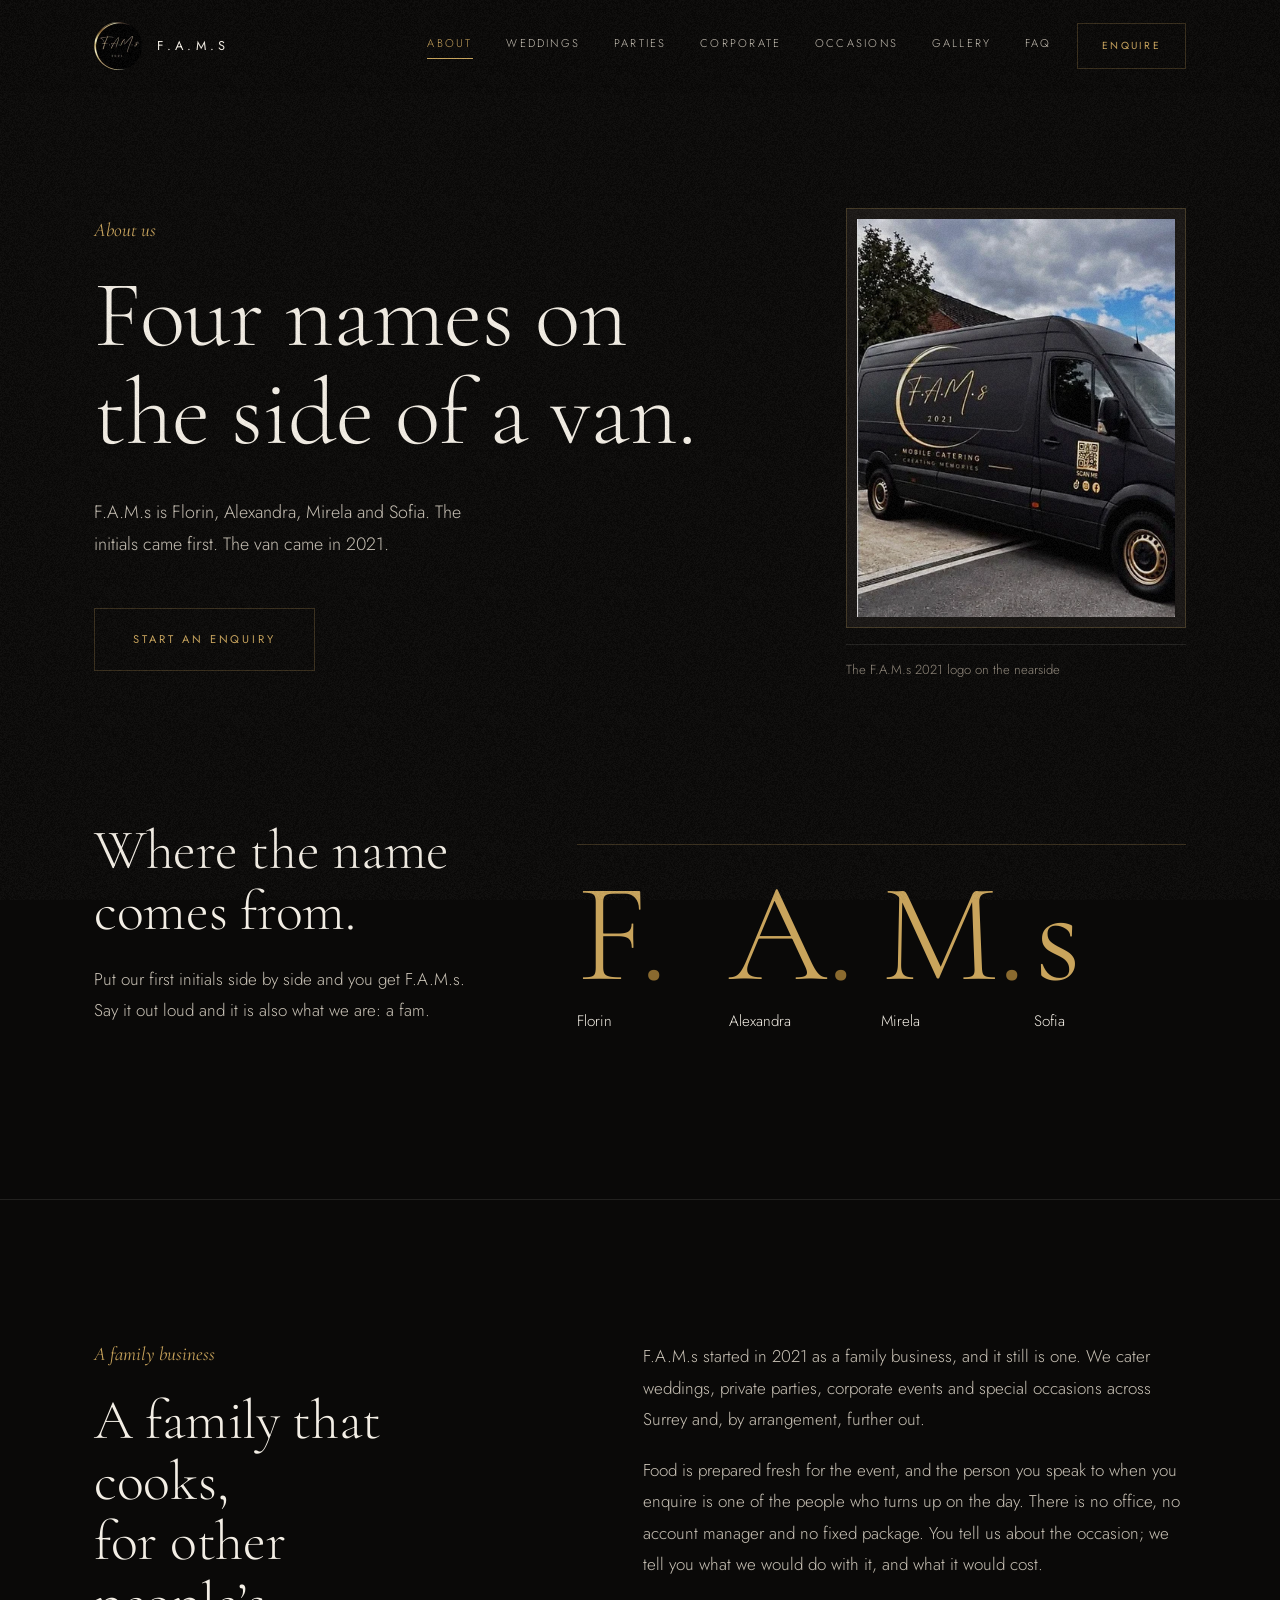
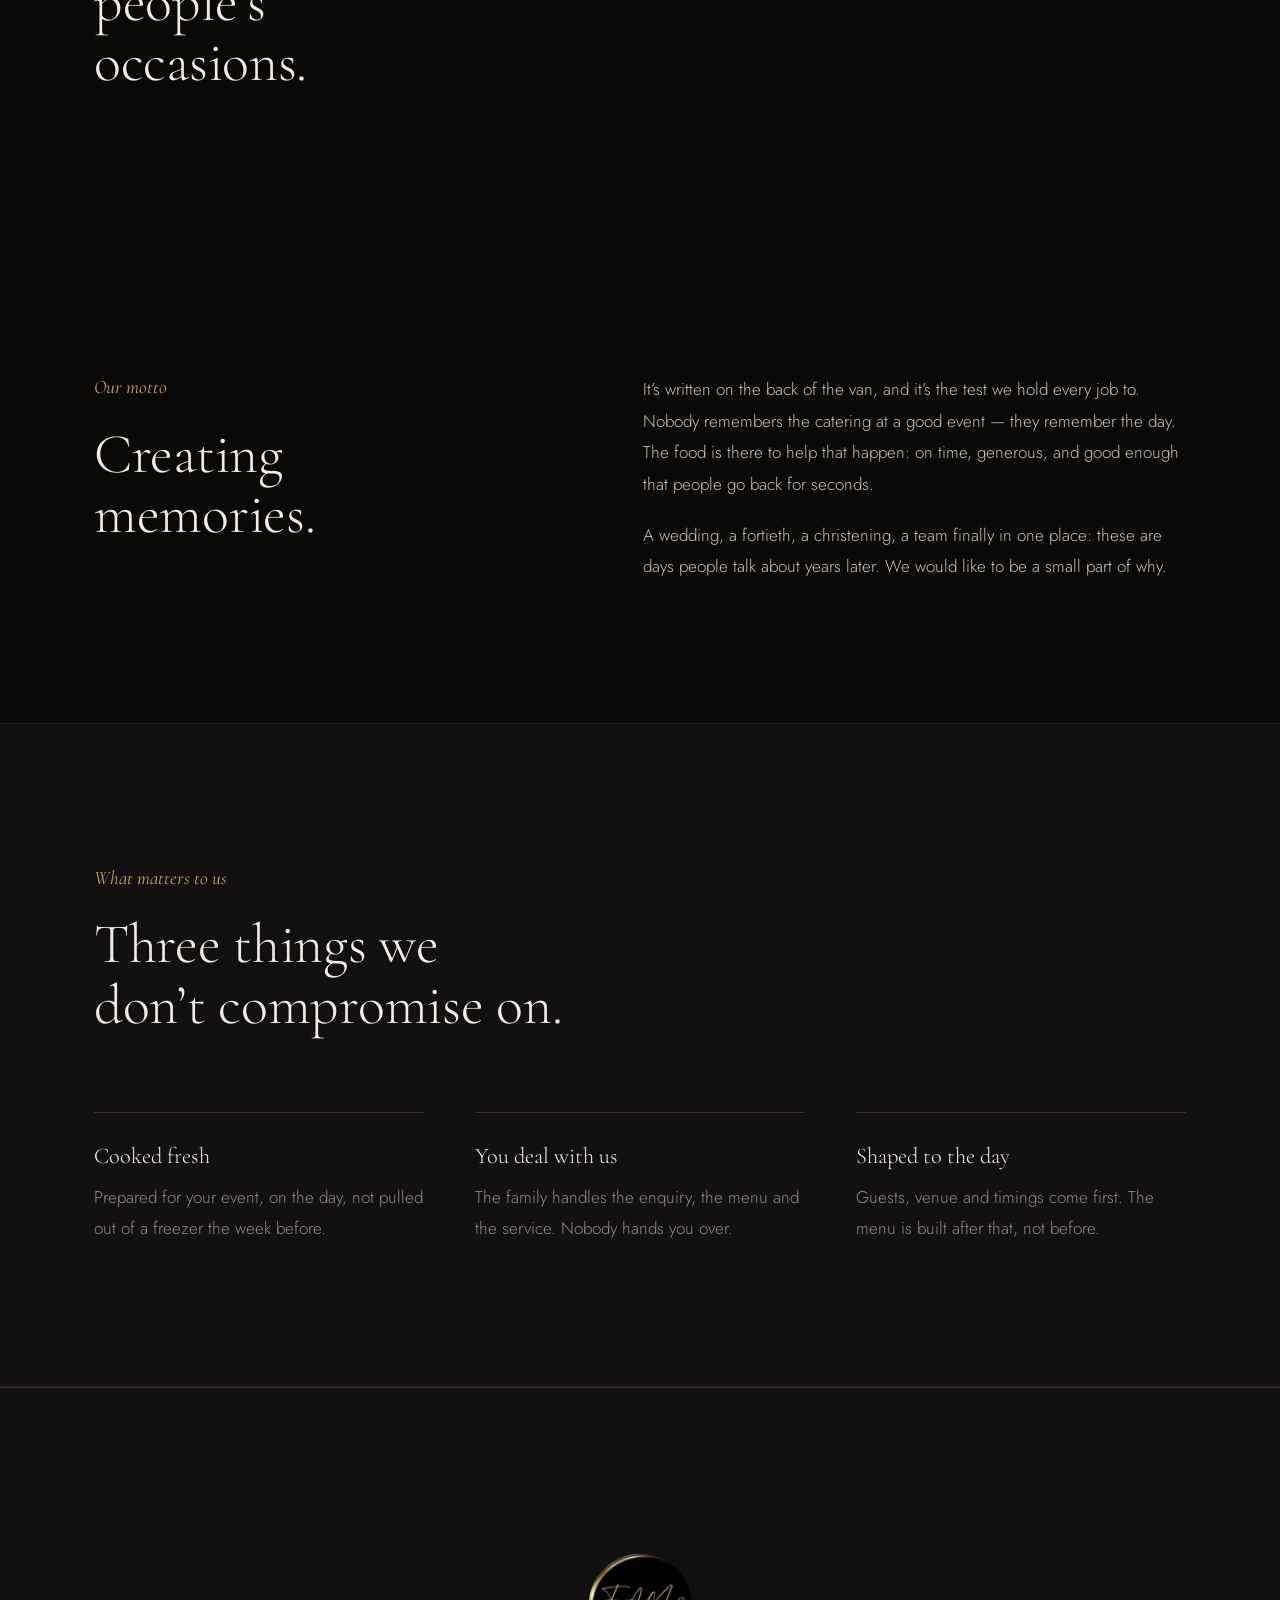
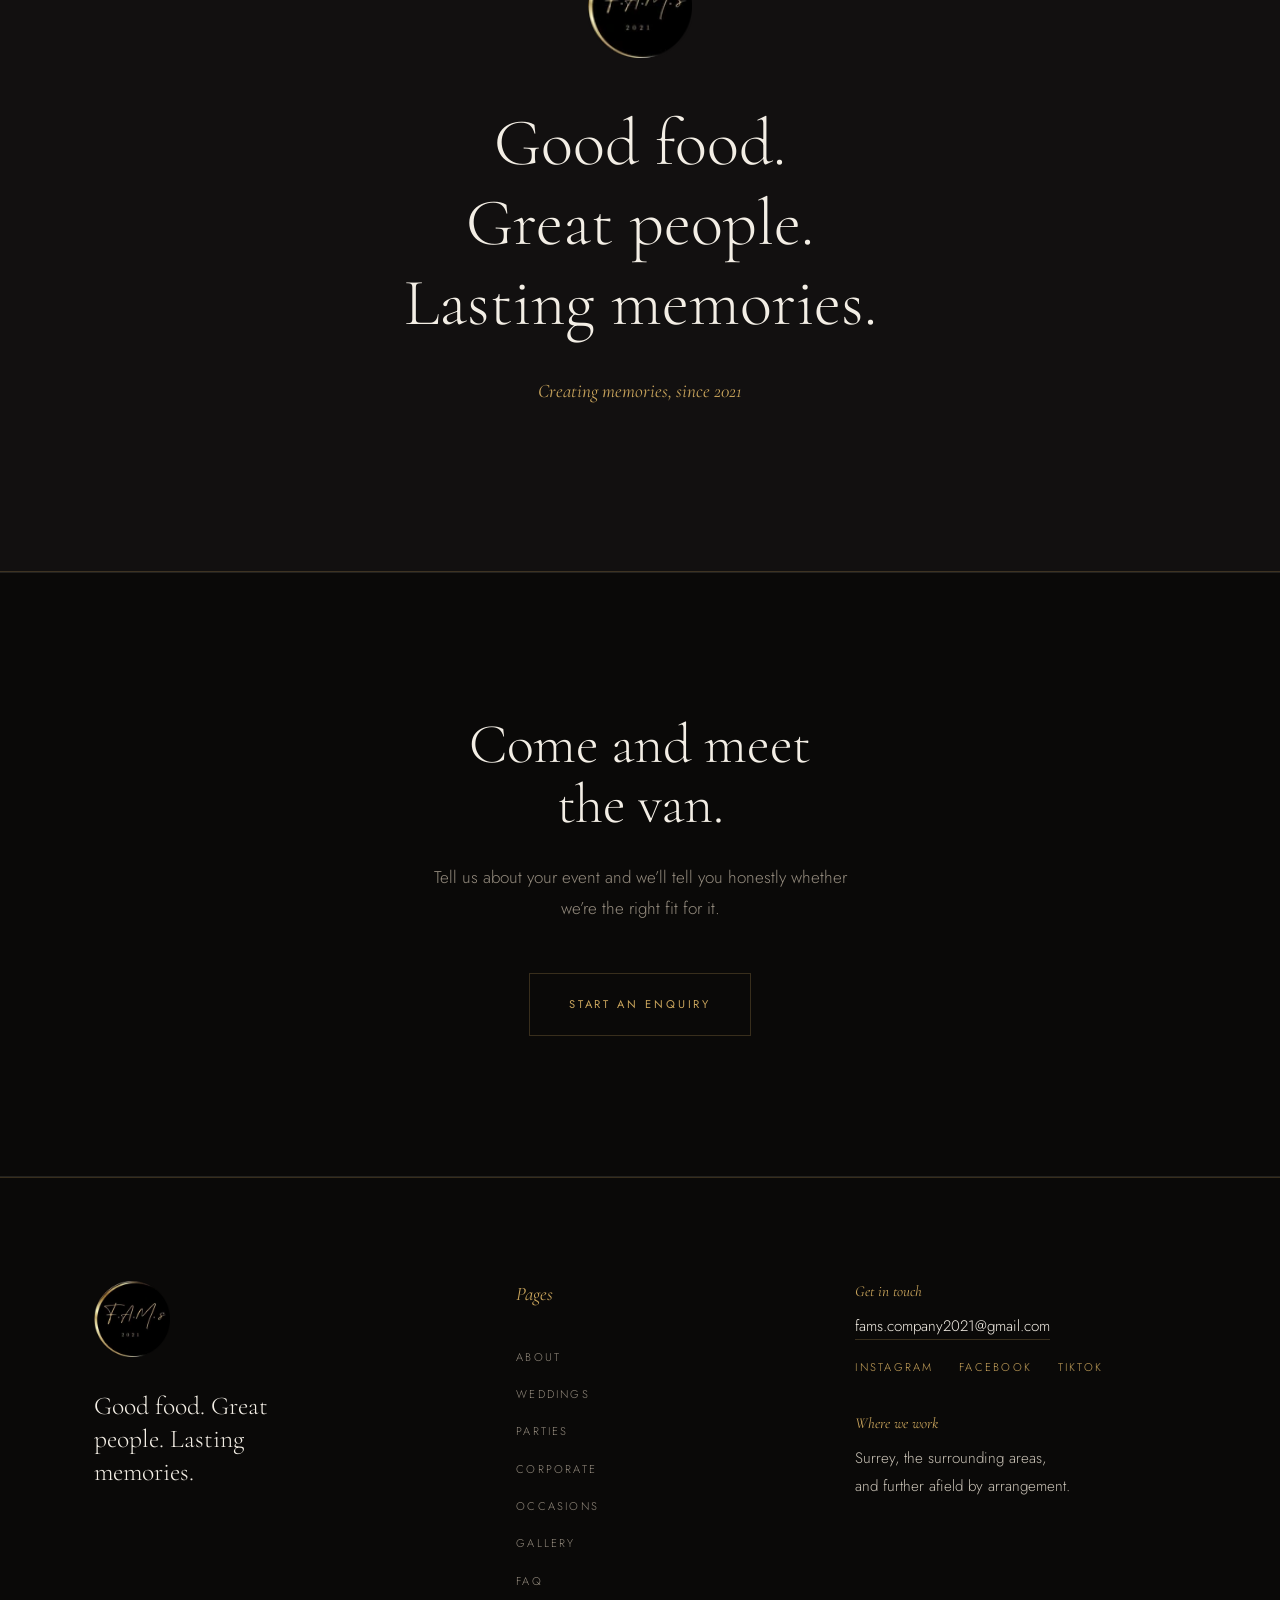
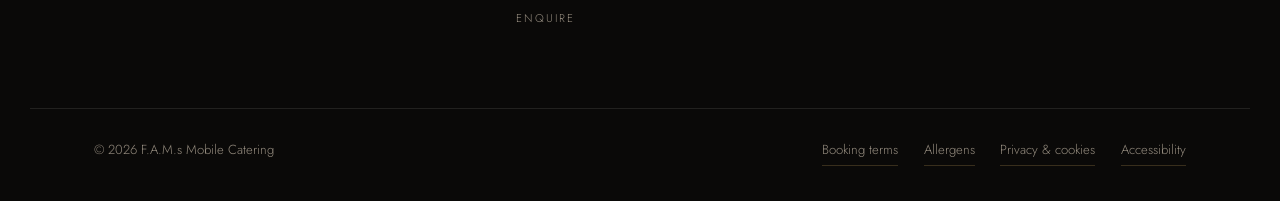
==== commit 94c902ae: "Pagini legale: Booking terms, Allergens, Accessibility - termeni de rezervare in engleza simpla; cif" ====
--- a/about/index.html
+++ b/about/index.html
@@ -19,7 +19,7 @@
 <link rel="manifest" href="../site.webmanifest">
 <link rel="preload" href="../assets/fonturi/cormorant-garamond-latin-300-normal.woff2" as="font" type="font/woff2" crossorigin>
 <link rel="preload" href="../assets/fonturi/jost-latin-300-normal.woff2" as="font" type="font/woff2" crossorigin>
-<link rel="stylesheet" href="../assets/styles.css?v=5948b23f">
+<link rel="stylesheet" href="../assets/styles.css?v=cf857d8e">
 <script type="application/ld+json">{"@context": "https://schema.org", "@type": ["LocalBusiness", "FoodEstablishment"], "@id": "#business", "name": "F.A.M.s Mobile Catering", "alternateName": "F.A.M.s 2021", "description": "Family-run mobile catering for weddings, private parties and corporate events across Surrey.", "foundingDate": "2021", "slogan": "Creating memories", "email": "fams.company2021@gmail.com", "sameAs": ["https://www.instagram.com/fams.company2021", "https://www.facebook.com/share/1DTDHNFWVt/", "https://www.tiktok.com/@fams.company2021"], "founder": [{"@type": "Person", "name": "Florin"}, {"@type": "Person", "name": "Alexandra"}, {"@type": "Person", "name": "Mirela"}, {"@type": "Person", "name": "Sofia"}], "servesCuisine": "Event catering", "areaServed": [{"@type": "AdministrativeArea", "name": "Surrey"}, {"@type": "Country", "name": "United Kingdom"}]}</script>
 </head>
 <body>
@@ -135,7 +135,10 @@
   </div>
   <div class="container subsol__jos">
     <p>&copy; 2026 F.A.M.s Mobile Catering</p>
-    <p><a href="../privacy/">Privacy &amp; cookies</a></p>
+    <p class="subsol__legal"><a href="../booking-terms/">Booking terms</a>
+      <a href="../allergens/">Allergens</a>
+      <a href="../privacy/">Privacy &amp; cookies</a>
+      <a href="../accessibility/">Accessibility</a></p>
   </div>
 </footer>
 <script src="../assets/site.js?v=3d418862" defer></script>
--- a/assets/styles.css
+++ b/assets/styles.css
@@ -652,6 +652,12 @@
 .subsol__jos p { margin: 0; }
 .subsol__jos a { text-decoration: none; border-bottom: 1px solid var(--linie); padding-bottom: 2px; }
 .subsol__jos a:hover { color: var(--aur); }
+.subsol__legal { display: flex; flex-wrap: wrap; gap: .5rem 1.6rem; }
+.nota a { color: var(--aur); }
+.text-lung ul { margin: 0 0 1.15em; padding-left: 1.2rem; columns: 2; column-gap: 2.4rem; }
+.text-lung li { margin-bottom: .35rem; break-inside: avoid; }
+.text-lung li::marker { color: var(--aur); }
+@media (max-width: 620px) { .text-lung ul { columns: 1; } }
 
 /* --------------------------------------------------------------- ecrane mici */
 
